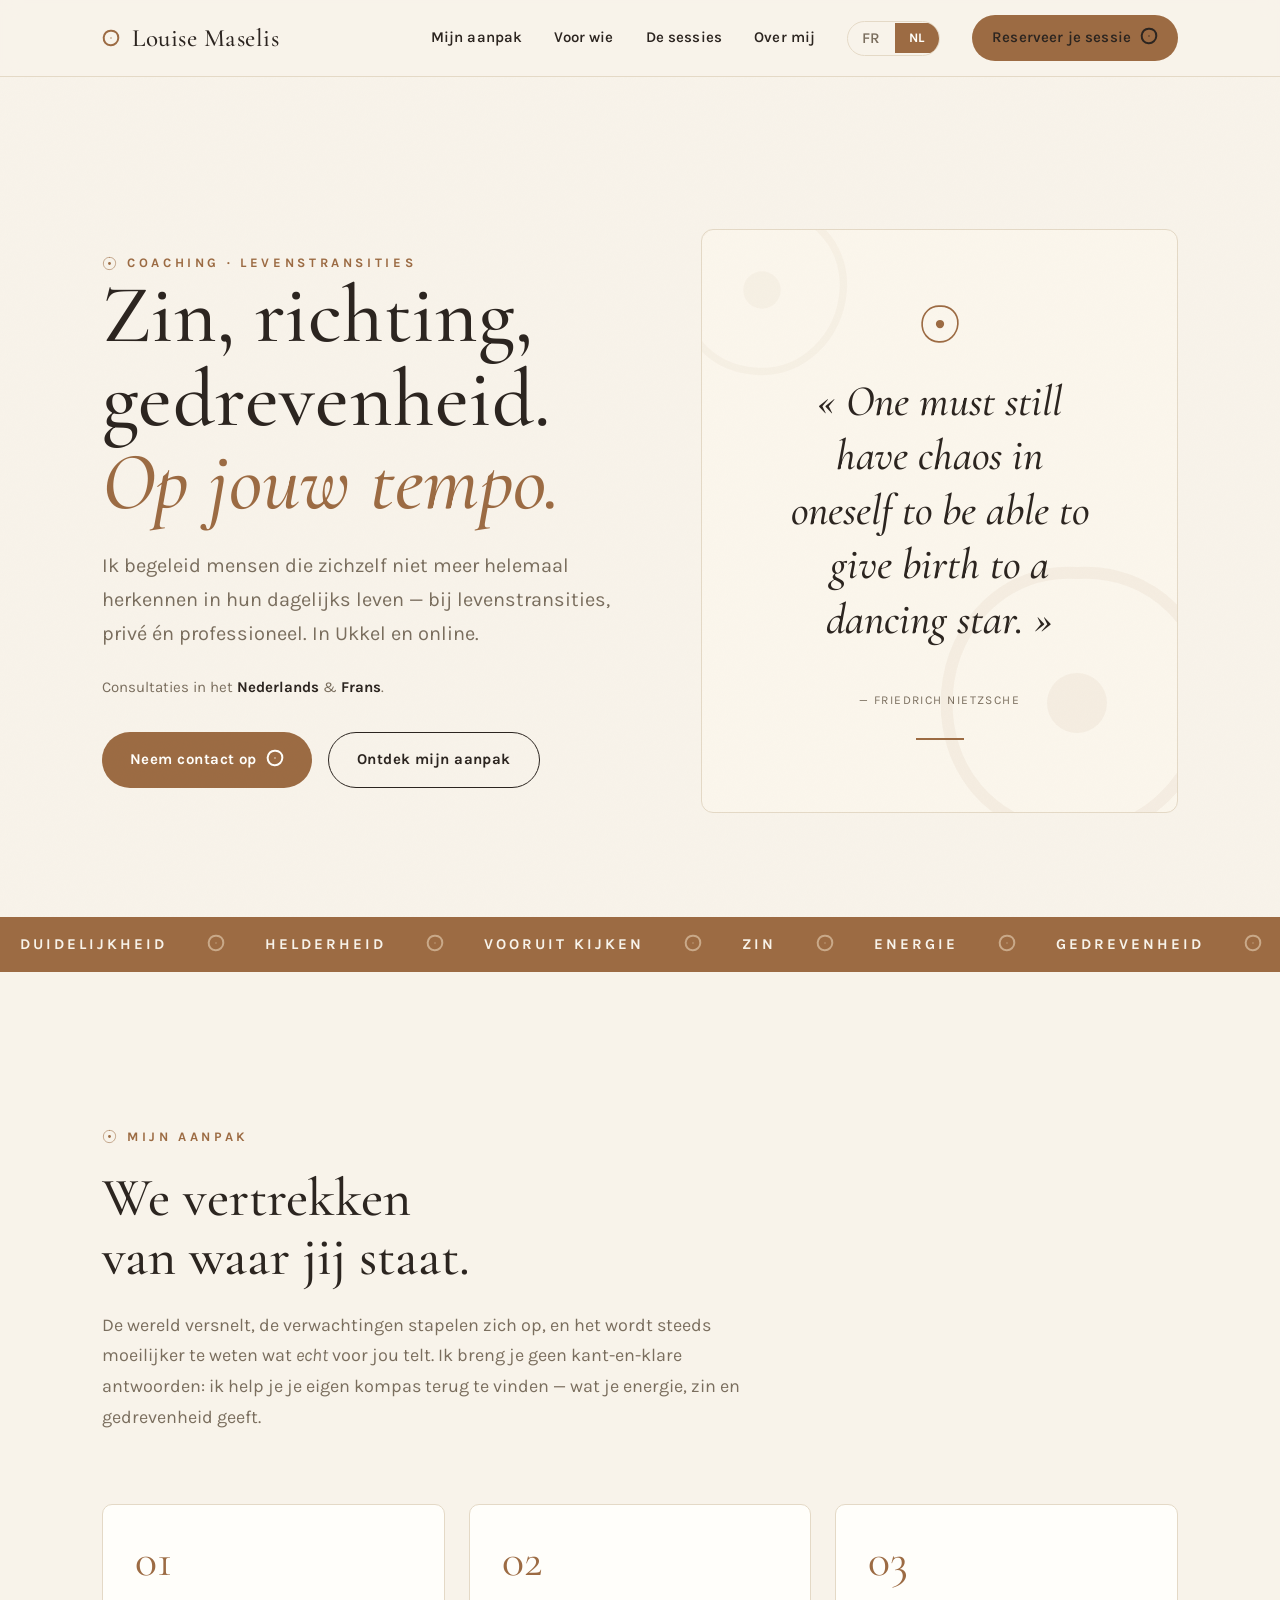
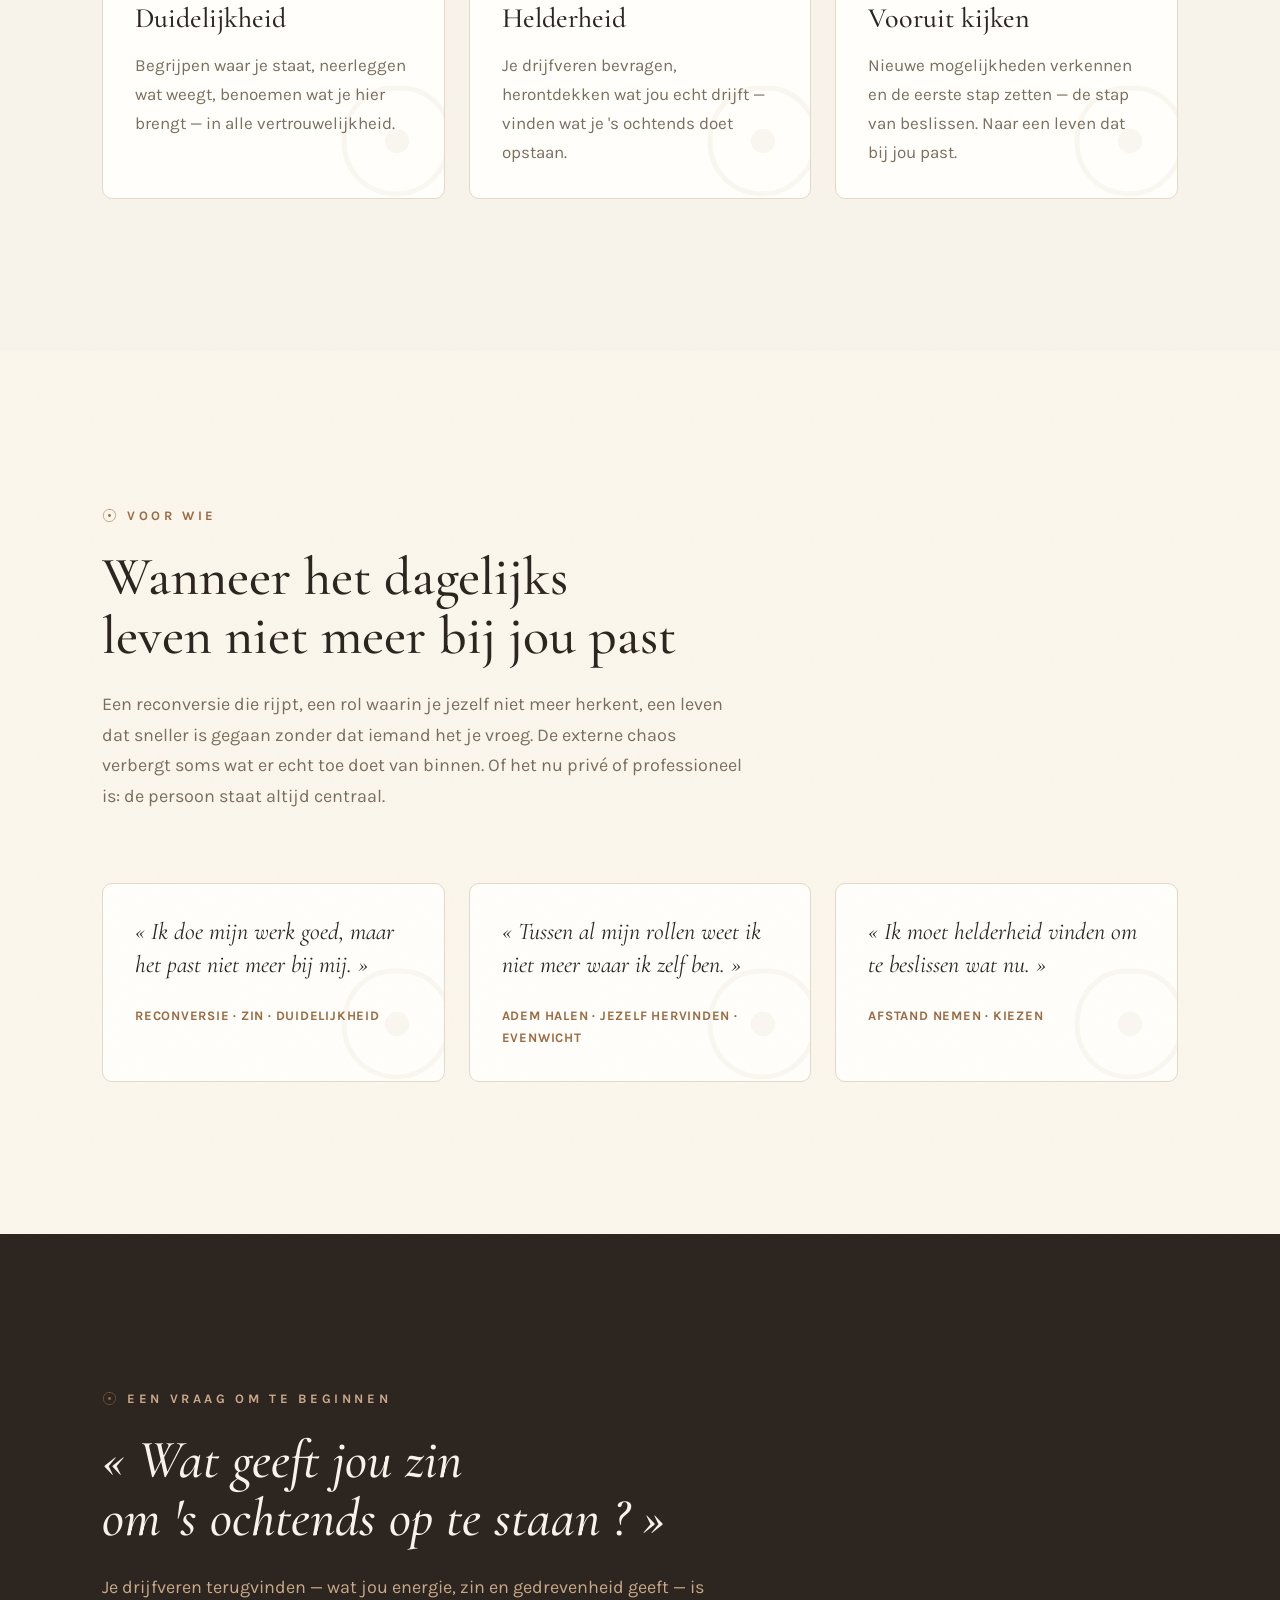
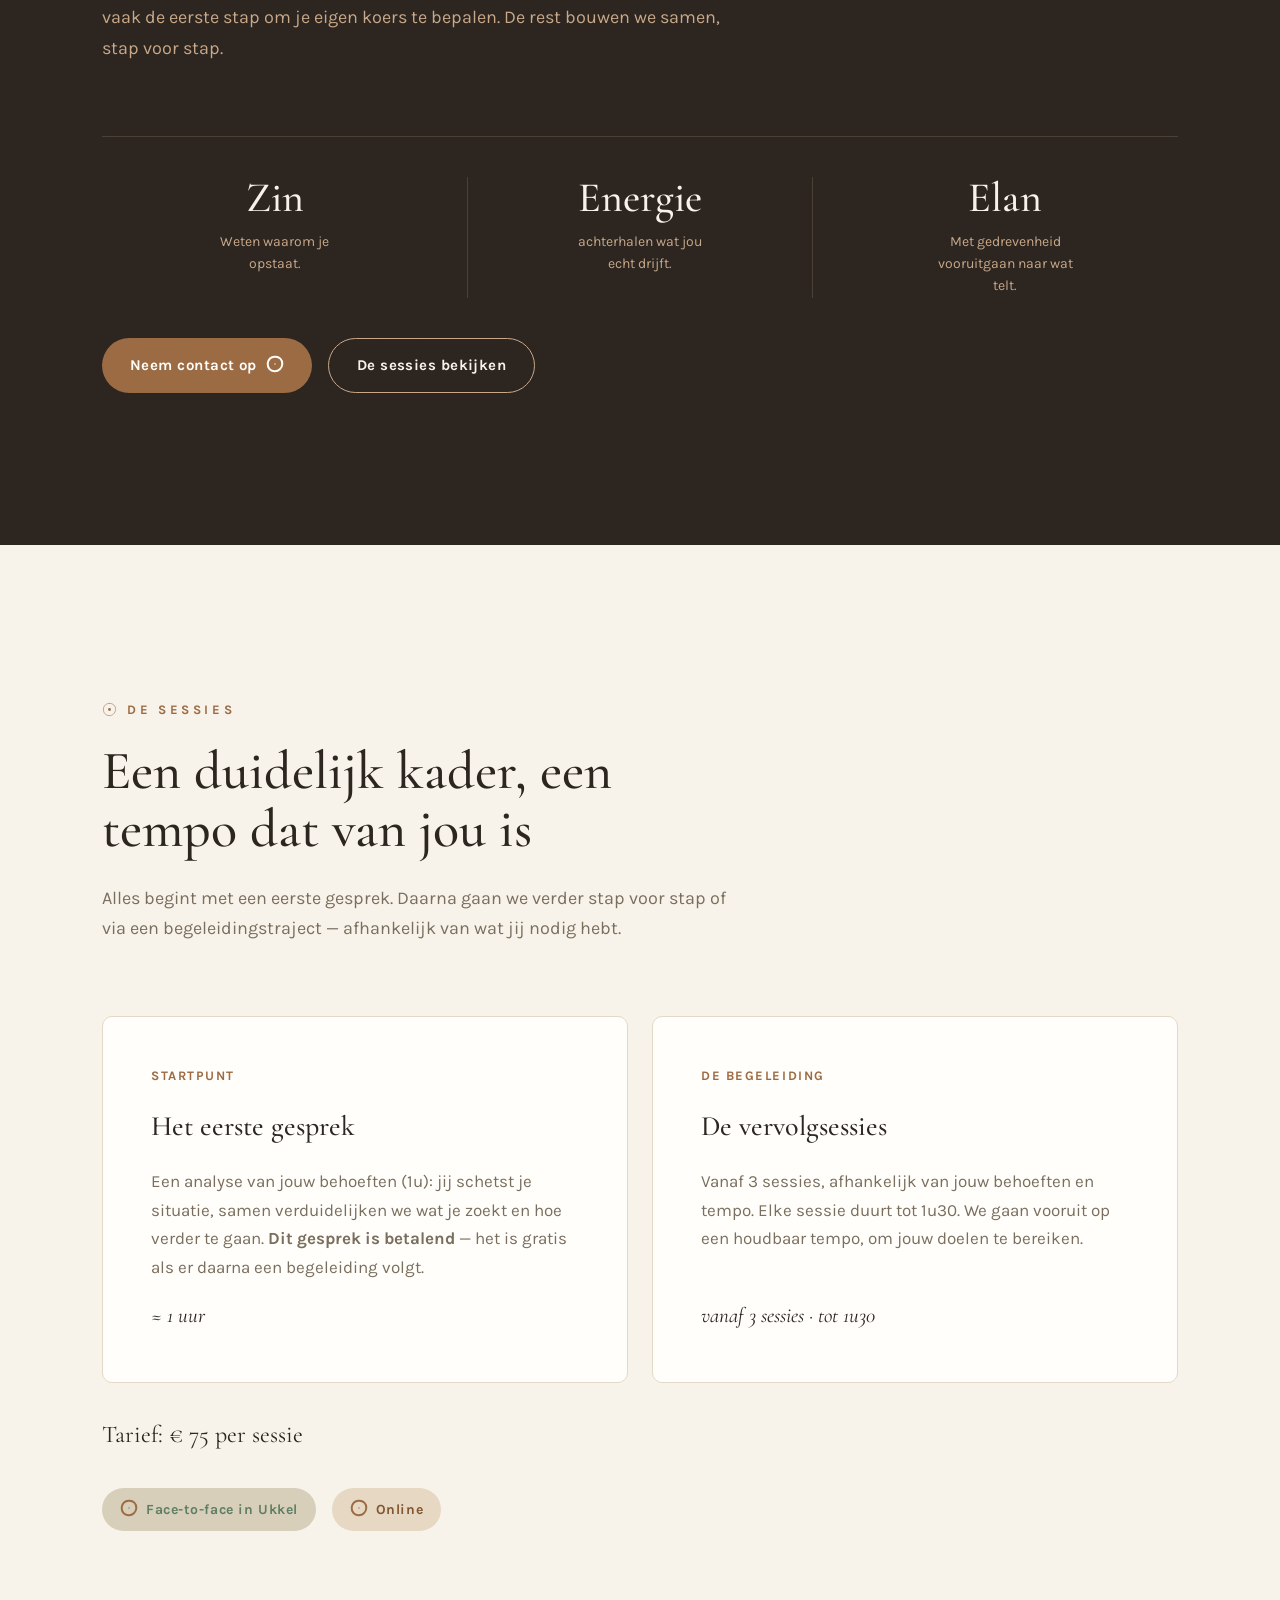
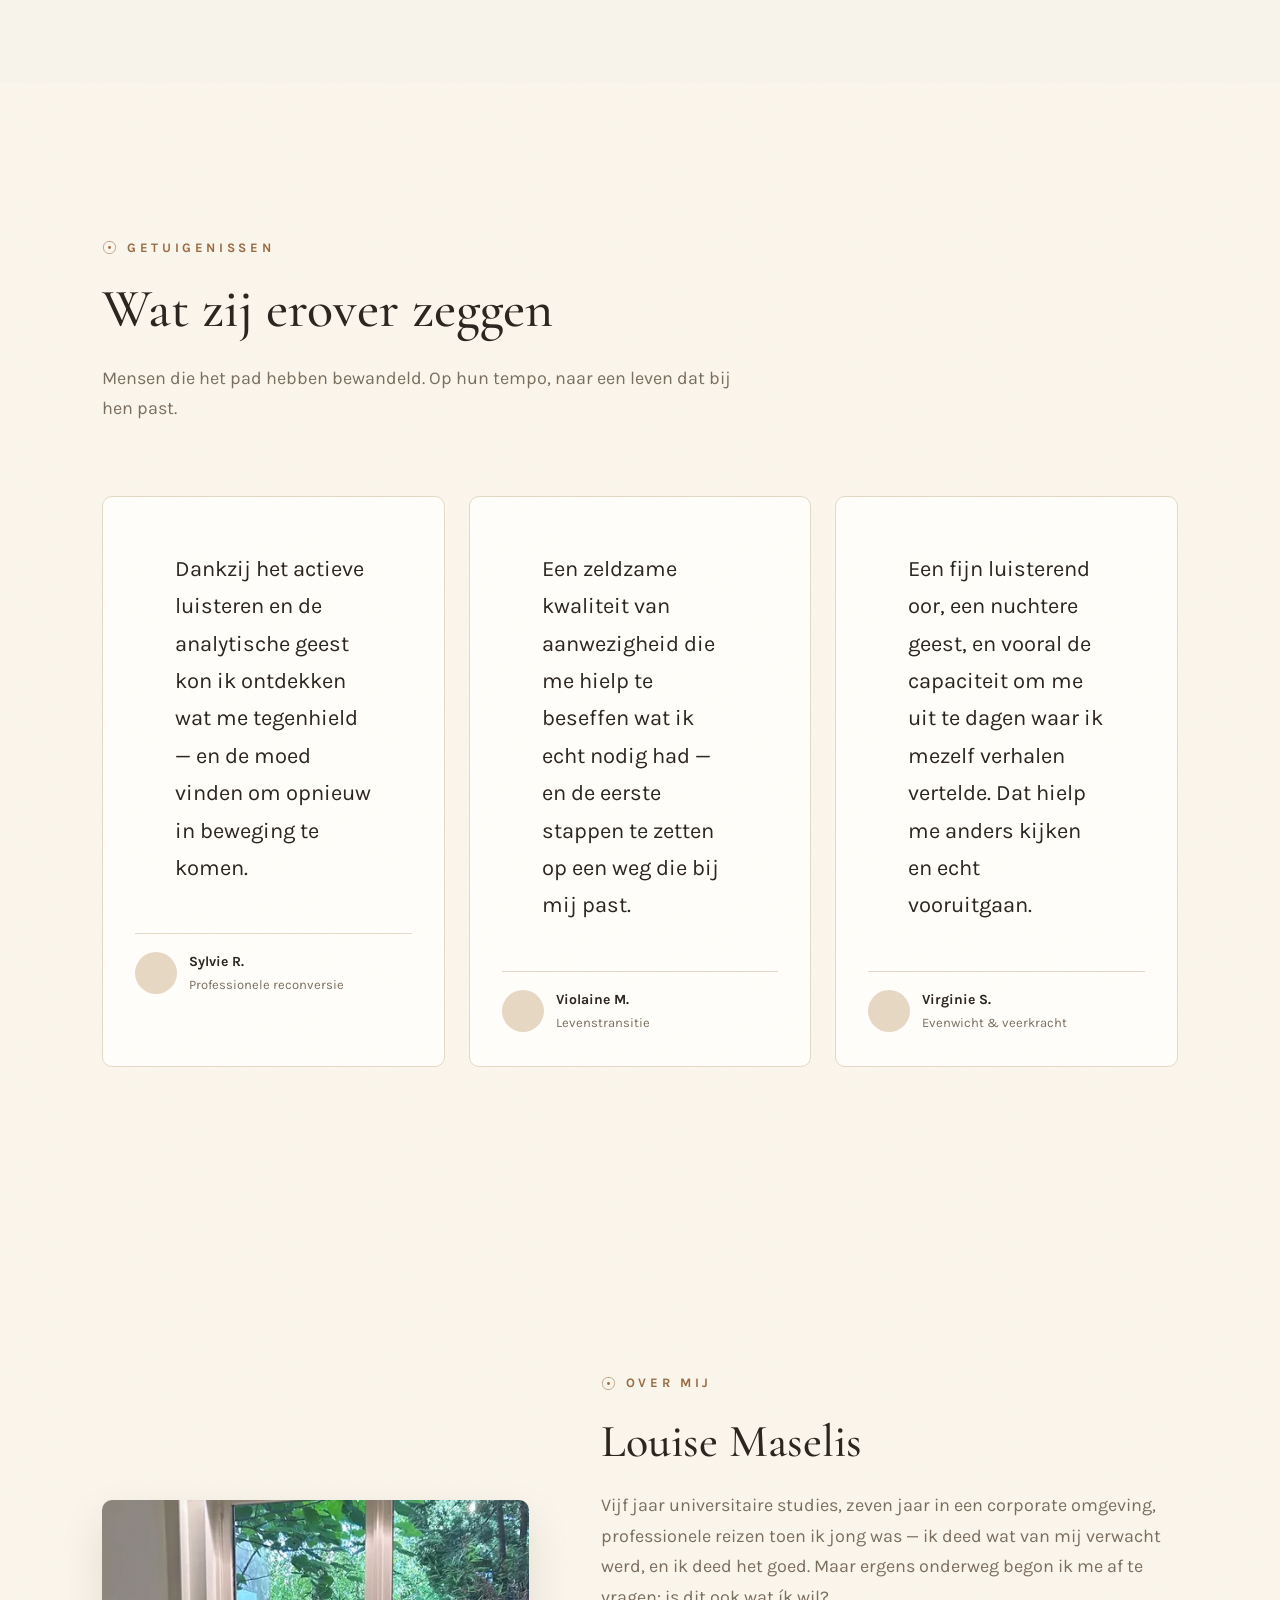
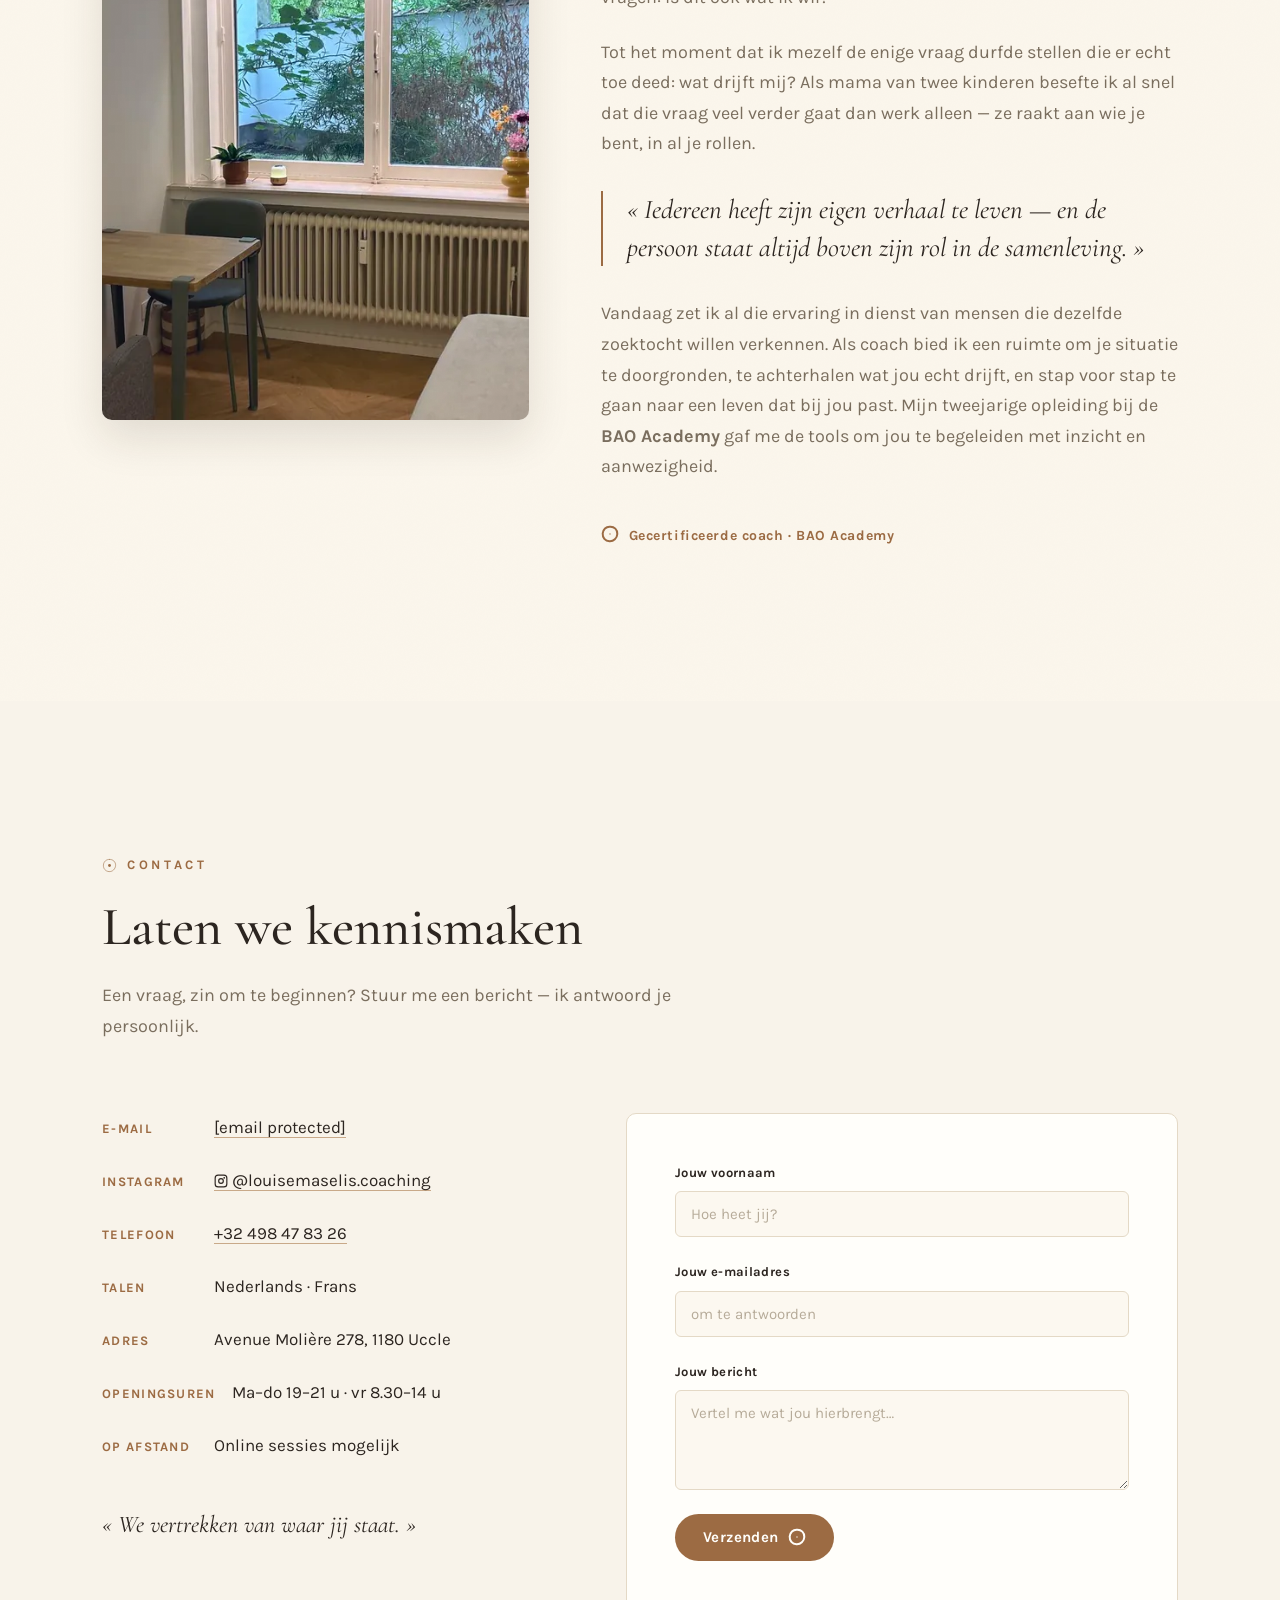
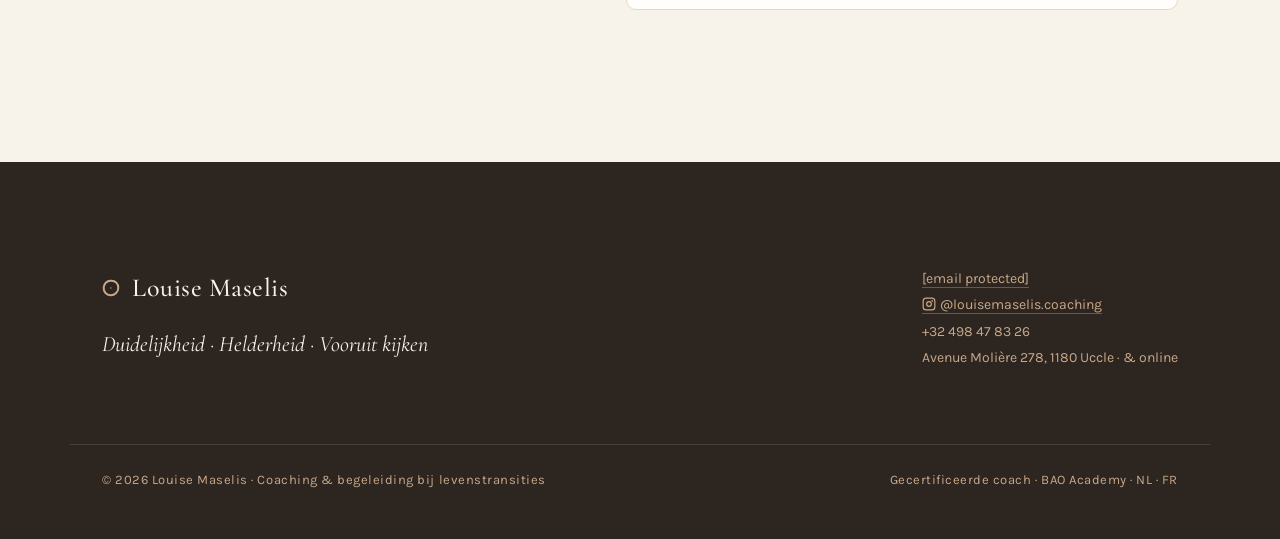
==== nl.html @ 3a7f51d1 "Tarif 75 € par séance (FR/NL), modifiable depuis /admin, et priceRange Co-Authored-By: Claude Opus 5" ====
<!DOCTYPE html>
<html lang="nl-BE">
<head>
<meta charset="UTF-8" />
<meta name="viewport" content="width=device-width, initial-scale=1.0" />
<title>Life coach in Ukkel, Brussel | Louise Maselis Coaching</title>
<meta name="description" content="Individuele coaching in Ukkel en online: levenstransities, zingeving, burn-out, ouderschap. Eerste gesprek van 1 uur. In het Nederlands en Frans." />
<link rel="canonical" href="https://louisemaseliscoaching.be/nl" />
<link rel="alternate" hreflang="fr-BE" href="https://louisemaseliscoaching.be/" />
<link rel="alternate" hreflang="nl-BE" href="https://louisemaseliscoaching.be/nl" />
<link rel="alternate" hreflang="x-default" href="https://louisemaseliscoaching.be/" />
<link rel="icon" href="/favicon.ico" sizes="any" />
<link rel="icon" href="/icon.svg" type="image/svg+xml" />
<link rel="apple-touch-icon" href="/apple-touch-icon.png" />
<link rel="manifest" href="/site.webmanifest" />
<meta name="theme-color" content="#F5EEE2" />
<meta property="og:type" content="website" />
<meta property="og:locale" content="nl_BE" />
<meta property="og:title" content="Life coach in Ukkel, Brussel | Louise Maselis Coaching" />
<meta property="og:description" content="Individuele coaching in Ukkel en online: levenstransities, zingeving, burn-out, ouderschap. Eerste gesprek van 1 uur. In het Nederlands en Frans." />
<meta property="og:url" content="https://louisemaseliscoaching.be/nl" />
<meta property="og:image" content="https://louisemaseliscoaching.be/og-image.jpg" />
<meta property="og:image:width" content="1200" />
<meta property="og:image:height" content="630" />
<meta property="og:image:alt" content="De coachingpraktijk van Louise Maselis in Ukkel" />
<meta property="og:site_name" content="Louise Maselis Coaching" />
<meta name="twitter:card" content="summary_large_image" />
<meta name="twitter:image" content="https://louisemaseliscoaching.be/og-image.jpg" />
<script type="application/ld+json">
{
  "@context": "https://schema.org",
  "@graph": [
    {
      "@type": "ProfessionalService",
      "@id": "https://louisemaseliscoaching.be/#cabinet",
      "name": "Louise Maselis Coaching",
      "description": "Individuele coaching bij levenstransities in Ukkel en online: zingeving, burn-out, ouderschap, professionele verandering.",
      "url": "https://louisemaseliscoaching.be/nl",
      "image": "https://louisemaseliscoaching.be/og-image.jpg",
      "logo": "https://louisemaseliscoaching.be/icon-512.png",
      "telephone": "+32498478326",
      "email": "louisemaselis@icloud.com",
      "address": {"@type":"PostalAddress","streetAddress":"Avenue Molière 278","postalCode":"1180","addressLocality":"Uccle","addressRegion":"Bruxelles-Capitale","addressCountry":"BE"},
      "geo": {"@type":"GeoCoordinates","latitude":50.8157898,"longitude":4.3598004},
      "hasMap": "https://maps.google.com/?cid=11953524549869612857",
      "openingHoursSpecification": [
        {"@type":"OpeningHoursSpecification","dayOfWeek":["Monday","Tuesday","Wednesday","Thursday"],"opens":"19:00","closes":"21:00"},
        {"@type":"OpeningHoursSpecification","dayOfWeek":"Friday","opens":"08:30","closes":"14:00"}
      ],
      "areaServed": ["Uccle","Forest","Ixelles","Bruxelles","Rhode-Saint-Genèse","Waterloo","Braine-l'Alleud"],
      "priceRange": "75 €",
      "availableLanguage": ["fr","nl"],
      "knowsLanguage": ["fr","nl"],
      "sameAs": ["https://instagram.com/louisemaselis.coaching","https://maps.google.com/?cid=11953524549869612857"],
      "founder": {"@id":"https://louisemaseliscoaching.be/#louise"}
    },
    {
      "@type": "Person",
      "@id": "https://louisemaseliscoaching.be/#louise",
      "url": "https://louisemaseliscoaching.be/nl#apropos",
      "worksFor": {"@id":"https://louisemaseliscoaching.be/#cabinet"},
      "name": "Louise Maselis",
      "jobTitle": "Gecertificeerde coach",
      "knowsLanguage": ["fr","nl"],
      "alumniOf": {"@type":"Organization","name":"BAO Academy"},
      "sameAs": ["https://instagram.com/louisemaselis.coaching"]
    }
  ]
}
</script>
<link rel="preconnect" href="https://fonts.googleapis.com" />
<link rel="preconnect" href="https://fonts.gstatic.com" crossorigin="anonymous" />
<link href="https://fonts.googleapis.com/css2?family=Cormorant+Garamond:ital,wght@0,400;0,500;0,600;1,400;1,500&family=Karla:wght@400;500;600;700&display=swap" rel="stylesheet" />
<link rel="stylesheet" href="site.css" />
</head>
<body>

<!-- ====================== NAV ====================== -->
<nav class="nav">
  <div class="wrap nav__in">
    <a class="brand" href="#top"><span class="sun"><svg width="18" height="18" viewBox="0 0 64 64" style="display:inline-block;vertical-align:-3px;flex-shrink:0" aria-hidden="true"><path d="M32 6 C47 5 59 17 58 32 C57 47 45 59 30 58 C15 57 5 45 6 30 C7 16 18 5 32 6" fill="none" stroke="currentColor" stroke-width="2" vector-effect="non-scaling-stroke" stroke-linecap="round"/><circle cx="32" cy="32" r="2.25" fill="currentColor"/></svg></span><b>Louise Maselis</b></a>
    <div class="nav__links">
      <a class="hide-sm" href="#approche">Mijn aanpak</a>
      <a class="hide-sm" href="#pourqui">Voor wie</a>
      <a class="hide-sm" href="#seances">De sessies</a>
      <a class="hide-sm" href="#apropos">Over mij</a>
      <div style="display:flex;align-items:center;gap:0;border:1.5px solid var(--line);border-radius:999px;overflow:hidden;font-family:var(--sans);font-size:13px;font-weight:700;letter-spacing:0.06em;flex-shrink:0;">
          <a href="/" style="padding:6px 14px;line-height:1.4;color:var(--ink-soft);text-decoration:none;transition:background .15s;">FR</a>
          <span style="padding:6px 14px;line-height:1.4;background:var(--accent);color:var(--white);">NL</span>
        </div>
        <a class="btn btn-primary btn-sm calendly-trigger" href="https://calendly.com/louisemaselis" style="flex-shrink:0;"><span class="hide-sm">Reserveer je sessie</span><span class="show-sm">Reserveren</span> <span><svg width="18" height="18" viewBox="0 0 64 64" style="display:inline-block;vertical-align:-3px;flex-shrink:0" aria-hidden="true"><path d="M32 6 C47 5 59 17 58 32 C57 47 45 59 30 58 C15 57 5 45 6 30 C7 16 18 5 32 6" fill="none" stroke="currentColor" stroke-width="2" vector-effect="non-scaling-stroke" stroke-linecap="round"/><circle cx="32" cy="32" r="2.25" fill="currentColor"/></svg></span></a>
    </div>
  </div>
</nav>

<!-- ====================== HERO ====================== -->
<header class="hero grain" id="top">
  <div class="wrap hero__grid">
    <div>
      <h1><span class="eyebrow" data-field="hero_eyebrow" style="display:flex; line-height:1.4; margin-bottom:0.15em;">Coaching · levenstransities</span><span data-field="hero_title">Zin, richting, gedrevenheid.</span><br /><span class="sun" data-field="hero_title_italic" style="font-style:italic; font-family:var(--serif);">Op jouw tempo.</span></h1>
      <p class="lede" data-field="hero_lede">
        Ik begeleid mensen die zichzelf niet meer helemaal herkennen
          in hun dagelijks leven — bij levenstransities, privé
          én professioneel. In Ukkel en online.
      </p>
      <p style="font-size:15px; color:var(--ink-soft); margin:-8px 0 var(--s-4);">Consultaties in het <strong style="color:var(--ink);">Nederlands</strong> &amp; <strong style="color:var(--ink);">Frans</strong>.</p>
      <div class="hero__cta">
        <a class="btn btn-primary" href="#contact">Neem contact op <span><svg width="18" height="18" viewBox="0 0 64 64" style="display:inline-block;vertical-align:-3px;flex-shrink:0" aria-hidden="true"><path d="M32 6 C47 5 59 17 58 32 C57 47 45 59 30 58 C15 57 5 45 6 30 C7 16 18 5 32 6" fill="none" stroke="currentColor" stroke-width="2" vector-effect="non-scaling-stroke" stroke-linecap="round"/><circle cx="32" cy="32" r="2.25" fill="currentColor"/></svg></span></a>
        <a class="btn btn-ghost" href="#approche">Ontdek mijn aanpak</a>
      </div>
    </div>
    <div class="hero__media" style="display:flex; align-items:center; justify-content:center;">
      <div style="position:relative; width:100%; display:flex; flex-direction:column; align-items:center; justify-content:center; text-align:center; padding:var(--s-6) var(--s-4); background:var(--paper-2); border:1px solid var(--line); border-radius:12px; min-height:480px; overflow:hidden;">
        <!-- Motif en filigrane -->
        <div style="position:absolute; right:-60px; bottom:-60px; opacity:0.06; color:var(--accent);">
          <svg width="320" height="320" viewBox="0 0 64 64" aria-hidden="true"><path d="M32 6 C47 5 59 17 58 32 C57 47 45 59 30 58 C15 57 5 45 6 30 C7 16 18 5 32 6" fill="none" stroke="currentColor" stroke-width="2.4" stroke-linecap="round"/><circle cx="32" cy="32" r="6" fill="currentColor"/></svg>
        </div>
        <!-- Motif en filigrane haut gauche -->
        <div style="position:absolute; left:-40px; top:-40px; opacity:0.04; color:var(--accent);">
          <svg width="200" height="200" viewBox="0 0 64 64" aria-hidden="true"><path d="M32 6 C47 5 59 17 58 32 C57 47 45 59 30 58 C15 57 5 45 6 30 C7 16 18 5 32 6" fill="none" stroke="currentColor" stroke-width="2.4" stroke-linecap="round"/><circle cx="32" cy="32" r="6" fill="currentColor"/></svg>
        </div>
        <!-- Contenu -->
        <div style="position:relative; z-index:1; display:flex; flex-direction:column; align-items:center; gap:28px;">
          <svg width="44" height="44" viewBox="0 0 64 64" style="color:var(--accent);" aria-hidden="true"><path d="M32 6 C47 5 59 17 58 32 C57 47 45 59 30 58 C15 57 5 45 6 30 C7 16 18 5 32 6" fill="none" stroke="currentColor" stroke-width="2.4" stroke-linecap="round"/><circle cx="32" cy="32" r="6" fill="currentColor"/></svg>
          <div style="font-family:var(--serif); font-size:clamp(28px,3.4vw,44px); font-weight:500; font-style:italic; line-height:1.25; color:var(--ink); max-width:16ch;">
            « One must still have chaos in oneself to be able to give birth to a dancing star. »</div>
          <div style="font-family:'Karla',sans-serif; font-size:12px; letter-spacing:0.12em; text-transform:uppercase; color:var(--ink-soft); margin-top:16px;">— Friedrich Nietzsche
          </div>
          <div style="width:48px; height:1.5px; background:var(--accent);"></div>
          
        </div>
      </div>
    </div>
  </div>
</header>

<!-- ====================== BANNER <svg width="18" height="18" viewBox="0 0 64 64" style="display:inline-block;vertical-align:-3px;flex-shrink:0" aria-hidden="true"><path d="M32 6 C47 5 59 17 58 32 C57 47 45 59 30 58 C15 57 5 45 6 30 C7 16 18 5 32 6" fill="none" stroke="currentColor" stroke-width="2" vector-effect="non-scaling-stroke" stroke-linecap="round"/><circle cx="32" cy="32" r="2.25" fill="currentColor"/></svg> ====================== -->
<div class="marquee" aria-hidden="true">
  <div class="marquee__track"><span>Duidelijkheid</span><span class="sun"><svg width="18" height="18" viewBox="0 0 64 64" style="display:inline-block;vertical-align:-3px;flex-shrink:0" aria-hidden="true"><path d="M32 6 C47 5 59 17 58 32 C57 47 45 59 30 58 C15 57 5 45 6 30 C7 16 18 5 32 6" fill="none" stroke="currentColor" stroke-width="2" vector-effect="non-scaling-stroke" stroke-linecap="round"/><circle cx="32" cy="32" r="2.25" fill="currentColor"/></svg></span><span>Helderheid</span><span class="sun"><svg width="18" height="18" viewBox="0 0 64 64" style="display:inline-block;vertical-align:-3px;flex-shrink:0" aria-hidden="true"><path d="M32 6 C47 5 59 17 58 32 C57 47 45 59 30 58 C15 57 5 45 6 30 C7 16 18 5 32 6" fill="none" stroke="currentColor" stroke-width="2" vector-effect="non-scaling-stroke" stroke-linecap="round"/><circle cx="32" cy="32" r="2.25" fill="currentColor"/></svg></span><span>Vooruit kijken</span><span class="sun"><svg width="18" height="18" viewBox="0 0 64 64" style="display:inline-block;vertical-align:-3px;flex-shrink:0" aria-hidden="true"><path d="M32 6 C47 5 59 17 58 32 C57 47 45 59 30 58 C15 57 5 45 6 30 C7 16 18 5 32 6" fill="none" stroke="currentColor" stroke-width="2" vector-effect="non-scaling-stroke" stroke-linecap="round"/><circle cx="32" cy="32" r="2.25" fill="currentColor"/></svg></span><span>Zin</span><span class="sun"><svg width="18" height="18" viewBox="0 0 64 64" style="display:inline-block;vertical-align:-3px;flex-shrink:0" aria-hidden="true"><path d="M32 6 C47 5 59 17 58 32 C57 47 45 59 30 58 C15 57 5 45 6 30 C7 16 18 5 32 6" fill="none" stroke="currentColor" stroke-width="2" vector-effect="non-scaling-stroke" stroke-linecap="round"/><circle cx="32" cy="32" r="2.25" fill="currentColor"/></svg></span><span>Energie</span><span class="sun"><svg width="18" height="18" viewBox="0 0 64 64" style="display:inline-block;vertical-align:-3px;flex-shrink:0" aria-hidden="true"><path d="M32 6 C47 5 59 17 58 32 C57 47 45 59 30 58 C15 57 5 45 6 30 C7 16 18 5 32 6" fill="none" stroke="currentColor" stroke-width="2" vector-effect="non-scaling-stroke" stroke-linecap="round"/><circle cx="32" cy="32" r="2.25" fill="currentColor"/></svg></span><span>Gedrevenheid</span><span class="sun"><svg width="18" height="18" viewBox="0 0 64 64" style="display:inline-block;vertical-align:-3px;flex-shrink:0" aria-hidden="true"><path d="M32 6 C47 5 59 17 58 32 C57 47 45 59 30 58 C15 57 5 45 6 30 C7 16 18 5 32 6" fill="none" stroke="currentColor" stroke-width="2" vector-effect="non-scaling-stroke" stroke-linecap="round"/><circle cx="32" cy="32" r="2.25" fill="currentColor"/></svg></span></div>
  <div class="marquee__track" aria-hidden="true"><span>Duidelijkheid</span><span class="sun"><svg width="18" height="18" viewBox="0 0 64 64" style="display:inline-block;vertical-align:-3px;flex-shrink:0" aria-hidden="true"><path d="M32 6 C47 5 59 17 58 32 C57 47 45 59 30 58 C15 57 5 45 6 30 C7 16 18 5 32 6" fill="none" stroke="currentColor" stroke-width="2" vector-effect="non-scaling-stroke" stroke-linecap="round"/><circle cx="32" cy="32" r="2.25" fill="currentColor"/></svg></span><span>Helderheid</span><span class="sun"><svg width="18" height="18" viewBox="0 0 64 64" style="display:inline-block;vertical-align:-3px;flex-shrink:0" aria-hidden="true"><path d="M32 6 C47 5 59 17 58 32 C57 47 45 59 30 58 C15 57 5 45 6 30 C7 16 18 5 32 6" fill="none" stroke="currentColor" stroke-width="2" vector-effect="non-scaling-stroke" stroke-linecap="round"/><circle cx="32" cy="32" r="2.25" fill="currentColor"/></svg></span><span>Vooruit kijken</span><span class="sun"><svg width="18" height="18" viewBox="0 0 64 64" style="display:inline-block;vertical-align:-3px;flex-shrink:0" aria-hidden="true"><path d="M32 6 C47 5 59 17 58 32 C57 47 45 59 30 58 C15 57 5 45 6 30 C7 16 18 5 32 6" fill="none" stroke="currentColor" stroke-width="2" vector-effect="non-scaling-stroke" stroke-linecap="round"/><circle cx="32" cy="32" r="2.25" fill="currentColor"/></svg></span><span>Zin</span><span class="sun"><svg width="18" height="18" viewBox="0 0 64 64" style="display:inline-block;vertical-align:-3px;flex-shrink:0" aria-hidden="true"><path d="M32 6 C47 5 59 17 58 32 C57 47 45 59 30 58 C15 57 5 45 6 30 C7 16 18 5 32 6" fill="none" stroke="currentColor" stroke-width="2" vector-effect="non-scaling-stroke" stroke-linecap="round"/><circle cx="32" cy="32" r="2.25" fill="currentColor"/></svg></span><span>Energie</span><span class="sun"><svg width="18" height="18" viewBox="0 0 64 64" style="display:inline-block;vertical-align:-3px;flex-shrink:0" aria-hidden="true"><path d="M32 6 C47 5 59 17 58 32 C57 47 45 59 30 58 C15 57 5 45 6 30 C7 16 18 5 32 6" fill="none" stroke="currentColor" stroke-width="2" vector-effect="non-scaling-stroke" stroke-linecap="round"/><circle cx="32" cy="32" r="2.25" fill="currentColor"/></svg></span><span>Gedrevenheid</span><span class="sun"><svg width="18" height="18" viewBox="0 0 64 64" style="display:inline-block;vertical-align:-3px;flex-shrink:0" aria-hidden="true"><path d="M32 6 C47 5 59 17 58 32 C57 47 45 59 30 58 C15 57 5 45 6 30 C7 16 18 5 32 6" fill="none" stroke="currentColor" stroke-width="2" vector-effect="non-scaling-stroke" stroke-linecap="round"/><circle cx="32" cy="32" r="2.25" fill="currentColor"/></svg></span></div>
</div>

<!-- ====================== AANPAK ====================== -->
<section class="section" id="approche">
  <div class="wrap">
    <div class="section__head">
      <div class="eyebrow" data-field="approche_sep">Mijn aanpak</div>
      <h2 data-field="approche_title">We vertrekken van waar jij staat.</h2>
      <p data-field="approche_intro">
        De wereld versnelt, de verwachtingen stapelen zich op, en het wordt
        steeds moeilijker te weten wat <em>echt</em> voor jou telt.
        Ik breng je geen kant-en-klare antwoorden: ik help je je eigen kompas terug te vinden
        — wat je energie, zin en gedrevenheid geeft.
      </p>
    </div>
  </div>
  <div class="wrap">
    <div class="cards3">
      <div class="situation">
        <div class="step__num" style="color:var(--accent);">01</div>
        <h3 data-field="approche_c1_title" style="font-size:28px; margin:12px 0 8px;">Duidelijkheid</h3>
        <p data-field="approche_c1_desc" style="color:var(--ink-soft); margin:0;">Begrijpen waar je staat, neerleggen wat weegt, benoemen wat je hier brengt — in alle vertrouwelijkheid.</p>
        <div class="sun-lg"><svg width="130" height="130" viewBox="0 0 64 64" aria-hidden="true"><path d="M32 6 C47 5 59 17 58 32 C57 47 45 59 30 58 C15 57 5 45 6 30 C7 16 18 5 32 6" fill="none" stroke="currentColor" stroke-width="2.4" stroke-linecap="round"/><circle cx="32" cy="32" r="6" fill="currentColor"/></svg></div>
      </div>
      <div class="situation">
        <div class="step__num" style="color:var(--accent);">02</div>
        <h3 data-field="approche_c2_title" style="font-size:28px; margin:12px 0 8px;">Helderheid</h3>
        <p data-field="approche_c2_desc" style="color:var(--ink-soft); margin:0;">Je drijfveren bevragen, herontdekken wat jou echt drijft — vinden wat je 's ochtends doet opstaan.</p>
        <div class="sun-lg"><svg width="130" height="130" viewBox="0 0 64 64" aria-hidden="true"><path d="M32 6 C47 5 59 17 58 32 C57 47 45 59 30 58 C15 57 5 45 6 30 C7 16 18 5 32 6" fill="none" stroke="currentColor" stroke-width="2.4" stroke-linecap="round"/><circle cx="32" cy="32" r="6" fill="currentColor"/></svg></div>
      </div>
      <div class="situation">
        <div class="step__num" style="color:var(--accent);">03</div>
        <h3 data-field="approche_c3_title" style="font-size:28px; margin:12px 0 8px;">Vooruit kijken</h3>
        <p data-field="approche_c3_desc" style="color:var(--ink-soft); margin:0;">Nieuwe mogelijkheden verkennen en de eerste stap zetten — de stap van beslissen. Naar een leven dat bij jou past.</p>
        <div class="sun-lg"><svg width="130" height="130" viewBox="0 0 64 64" aria-hidden="true"><path d="M32 6 C47 5 59 17 58 32 C57 47 45 59 30 58 C15 57 5 45 6 30 C7 16 18 5 32 6" fill="none" stroke="currentColor" stroke-width="2.4" stroke-linecap="round"/><circle cx="32" cy="32" r="6" fill="currentColor"/></svg></div>
      </div>
    </div>
  </div>
</section>

<!-- ====================== VOOR WIE ====================== -->
<section class="section section--soft grain" id="pourqui">
  <div class="wrap">
    <div class="section__head">
      <div class="eyebrow" data-field="pourqui_sep">Voor wie</div>
      <h2 data-field="pourqui_title">Wanneer het dagelijks leven niet meer bij jou past</h2>
      <p data-field="pourqui_intro">
        Een reconversie die rijpt, een rol waarin je jezelf niet meer herkent,
        een leven dat sneller is gegaan zonder dat iemand het je vroeg.
        De externe chaos verbergt soms wat er echt toe doet van binnen.
        Of het nu privé of professioneel is: de persoon staat altijd centraal.
      </p>
    </div>
    <div class="cards3">
      <div class="situation">
        <div class="q" data-field="pourqui_s1_q">« Ik doe mijn werk goed, maar het past niet meer bij mij. »</div>
        <div class="t" data-field="pourqui_s1_t">Reconversie · zin · duidelijkheid</div>
        <div class="sun-lg"><svg width="130" height="130" viewBox="0 0 64 64" aria-hidden="true"><path d="M32 6 C47 5 59 17 58 32 C57 47 45 59 30 58 C15 57 5 45 6 30 C7 16 18 5 32 6" fill="none" stroke="currentColor" stroke-width="2.4" stroke-linecap="round"/><circle cx="32" cy="32" r="6" fill="currentColor"/></svg></div>
      </div>
      <div class="situation">
        <div class="q" data-field="pourqui_s2_q">« Tussen al mijn rollen weet ik niet meer waar ik zelf ben. »</div>
        <div class="t" data-field="pourqui_s2_t">Adem halen · jezelf hervinden · evenwicht</div>
        <div class="sun-lg"><svg width="130" height="130" viewBox="0 0 64 64" aria-hidden="true"><path d="M32 6 C47 5 59 17 58 32 C57 47 45 59 30 58 C15 57 5 45 6 30 C7 16 18 5 32 6" fill="none" stroke="currentColor" stroke-width="2.4" stroke-linecap="round"/><circle cx="32" cy="32" r="6" fill="currentColor"/></svg></div>
      </div>
      <div class="situation">
        <div class="q" data-field="pourqui_s3_q">« Ik moet helderheid vinden om te beslissen wat nu. »</div>
        <div class="t" data-field="pourqui_s3_t">Afstand nemen · kiezen</div>
        <div class="sun-lg"><svg width="130" height="130" viewBox="0 0 64 64" aria-hidden="true"><path d="M32 6 C47 5 59 17 58 32 C57 47 45 59 30 58 C15 57 5 45 6 30 C7 16 18 5 32 6" fill="none" stroke="currentColor" stroke-width="2.4" stroke-linecap="round"/><circle cx="32" cy="32" r="6" fill="currentColor"/></svg></div>
      </div>
    </div>
  </div>
</section>

<!-- ====================== METHODE ====================== -->
<section class="section section--ink grain">
  <div class="wrap">
    <div class="section__head">
      <div class="eyebrow" data-field="methode_sep">Een vraag om te beginnen</div>
      <h2 data-field="methode_question" style="font-style:italic;">« Wat geeft jou zin<br />om 's ochtends op te staan ? »</h2>
      <p data-field="methode_intro">Je drijfveren terugvinden — wat jou energie, zin en gedrevenheid geeft — is vaak de eerste stap om je eigen koers te bepalen. De rest bouwen we samen, stap voor stap.</p>
    </div>

    <div class="senea" style="display:grid; grid-template-columns:repeat(3,1fr); gap:20px; margin-top:48px; padding-top:40px; border-top:1px solid rgba(201,169,137,0.2);">
      <div style="text-align:center; display:flex; flex-direction:column; align-items:center; gap:12px;">
        <div data-field="methode_p1_word" style="font-family:'Cormorant Garamond',serif; font-size:42px; font-weight:500; color:#F8F3EA; line-height:1;">Zin</div>
        <div data-field="methode_p1_desc" style="font-family:'Karla',sans-serif; font-size:14px; line-height:1.6; color:#C9A989; max-width:18ch;">Weten waarom je opstaat.</div>
      </div>
      <div style="text-align:center; display:flex; flex-direction:column; align-items:center; gap:12px; border-left:1px solid rgba(201,169,137,0.2); border-right:1px solid rgba(201,169,137,0.2); padding:0 20px;">
        <div data-field="methode_p2_word" style="font-family:'Cormorant Garamond',serif; font-size:42px; font-weight:500; color:#F8F3EA; line-height:1;">Energie</div>
        <div data-field="methode_p2_desc" style="font-family:'Karla',sans-serif; font-size:14px; line-height:1.6; color:#C9A989; max-width:18ch;">achterhalen wat jou echt drijft.</div>
      </div>
      <div style="text-align:center; display:flex; flex-direction:column; align-items:center; gap:12px;">
        <div data-field="methode_p3_word" style="font-family:'Cormorant Garamond',serif; font-size:42px; font-weight:500; color:#F8F3EA; line-height:1;">Elan</div>
        <div data-field="methode_p3_desc" style="font-family:'Karla',sans-serif; font-size:14px; line-height:1.6; color:#C9A989; max-width:18ch;">Met gedrevenheid vooruitgaan naar wat telt.</div>
      </div>
    </div>
    <div class="senea-cta" style="display:flex; gap:16px; flex-wrap:wrap; margin-top:40px;">
      <a class="btn btn-primary" href="#contact">Neem contact op <span><svg width="18" height="18" viewBox="0 0 64 64" style="display:inline-block;vertical-align:-3px;flex-shrink:0" aria-hidden="true"><path d="M32 6 C47 5 59 17 58 32 C57 47 45 59 30 58 C15 57 5 45 6 30 C7 16 18 5 32 6" fill="none" stroke="currentColor" stroke-width="2" vector-effect="non-scaling-stroke" stroke-linecap="round"/><circle cx="32" cy="32" r="2.25" fill="currentColor"/></svg></span></a>
      <a class="btn btn-ghost" href="#seances" style="color:var(--paper); border-color:var(--argile);">De sessies bekijken</a>
    </div>
  </div>
</section>

<!-- ====================== SESSIES ====================== -->
<section class="section" id="seances">
  <div class="wrap">
    <div class="section__head">
      <div class="eyebrow" data-field="seances_sep">De sessies</div>
      <h2 data-field="seances_title">Een duidelijk kader, een tempo dat van jou is</h2>
      <p data-field="seances_intro">
        Alles begint met een eerste gesprek. Daarna gaan we verder stap voor stap
        of via een begeleidingstraject — afhankelijk van wat jij nodig hebt.
      </p>
    </div>
    <div class="seances">
      <div class="seance">
        <div class="meta" data-field="seance1_meta">Startpunt</div>
        <h3 data-field="seance1_title">Het eerste gesprek</h3>
        <p data-field="seance1_desc">Een analyse van jouw behoeften (1u): jij schetst je situatie, samen verduidelijken we wat je zoekt en hoe verder te gaan. <strong>Dit gesprek is betalend</strong> — het is gratis als er daarna een begeleiding volgt.</p>
        <div class="dur" data-field="seance1_dur">≈ 1 uur</div>
      </div>
      <div class="seance">
        <div class="meta" data-field="seance2_meta">De begeleiding</div>
        <h3 data-field="seance2_title">De vervolgsessies</h3>
        <p data-field="seance2_desc">Vanaf 3 sessies, afhankelijk van jouw behoeften en tempo. Elke sessie duurt tot 1u30. We gaan vooruit op een houdbaar tempo, om jouw doelen te bereiken.</p>
        <div class="dur" data-field="seance2_dur">vanaf 3 sessies · tot 1u30</div>
      </div>
    </div>
    <p class="tarif" data-field="seances_tarif" style="font-family:var(--serif); font-size:24px; color:var(--ink); margin:var(--s-4) 0 0;">Tarief: € 75 per sessie</p>
    <div class="modes">
      <span class="chip" style="background:color-mix(in srgb, var(--sage) 15%, var(--argile-2));color:var(--sage-d);"><span class="sun"><svg width="18" height="18" viewBox="0 0 64 64" style="display:inline-block;vertical-align:-3px;flex-shrink:0" aria-hidden="true"><path d="M32 6 C47 5 59 17 58 32 C57 47 45 59 30 58 C15 57 5 45 6 30 C7 16 18 5 32 6" fill="none" stroke="currentColor" stroke-width="2" vector-effect="non-scaling-stroke" stroke-linecap="round"/><circle cx="32" cy="32" r="2.25" fill="currentColor"/></svg></span> Face-to-face in Ukkel</span>
      <span class="chip"><span class="sun"><svg width="18" height="18" viewBox="0 0 64 64" style="display:inline-block;vertical-align:-3px;flex-shrink:0" aria-hidden="true"><path d="M32 6 C47 5 59 17 58 32 C57 47 45 59 30 58 C15 57 5 45 6 30 C7 16 18 5 32 6" fill="none" stroke="currentColor" stroke-width="2" vector-effect="non-scaling-stroke" stroke-linecap="round"/><circle cx="32" cy="32" r="2.25" fill="currentColor"/></svg></span> Online</span>
    </div>
  </div>
</section>

<!-- ====================== GETUIGENISSEN ====================== -->
<section class="section section--soft grain" id="temoignages">
  <div class="wrap">
    <div class="section__head">
      <div class="eyebrow" data-field="temoignages_sep">Getuigenissen</div>
      <h2 data-field="temoignages_title">Wat zij erover zeggen</h2>
      <p data-field="temoignages_intro">Mensen die het pad hebben bewandeld. Op hun tempo, naar een leven dat bij hen past.</p>
    </div>
    <div class="cards3" id="testimonial-cards">
      <div style="background:var(--white); border:1px solid var(--line); border-radius:10px; padding:var(--s-4); display:flex; flex-direction:column; gap:var(--s-3);">
        <blockquote class="quote" style="font-size:22px; border-left-color:var(--accent);">
          Dankzij het actieve luisteren en de analytische geest kon ik ontdekken wat me tegenhield — en de moed vinden om opnieuw in beweging te komen.
        </blockquote>
        <div style="display:flex; align-items:center; gap:12px; padding-top:var(--s-2); border-top:1px solid var(--line);">
          <div style="width:42px; height:42px; border-radius:50%; background:var(--argile-2); flex-shrink:0;"></div>
          <div>
            <div style="font-family:var(--sans); font-weight:700; font-size:14px;">Sylvie R.</div>
            <div style="font-size:13px; color:var(--ink-soft);">Professionele reconversie</div>
          </div>
        </div>
      </div>
      <div style="background:var(--white); border:1px solid var(--line); border-radius:10px; padding:var(--s-4); display:flex; flex-direction:column; gap:var(--s-3);">
        <blockquote class="quote" style="font-size:22px; border-left-color:var(--sage);">
          Een zeldzame kwaliteit van aanwezigheid die me hielp te beseffen wat ik echt nodig had — en de eerste stappen te zetten op een weg die bij mij past.
        </blockquote>
        <div style="display:flex; align-items:center; gap:12px; padding-top:var(--s-2); border-top:1px solid var(--line);">
          <div style="width:42px; height:42px; border-radius:50%; background:var(--argile-2); flex-shrink:0;"></div>
          <div>
            <div style="font-family:var(--sans); font-weight:700; font-size:14px;">Violaine M.</div>
            <div style="font-size:13px; color:var(--ink-soft);">Levenstransitie</div>
          </div>
        </div>
      </div>
      <div style="background:var(--white); border:1px solid var(--line); border-radius:10px; padding:var(--s-4); display:flex; flex-direction:column; gap:var(--s-3);">
        <blockquote class="quote" style="font-size:22px; border-left-color:var(--accent);">
          Een fijn luisterend oor, een nuchtere geest, en vooral de capaciteit om me uit te dagen waar ik mezelf verhalen vertelde. Dat hielp me anders kijken en echt vooruitgaan.
        </blockquote>
        <div style="display:flex; align-items:center; gap:12px; padding-top:var(--s-2); border-top:1px solid var(--line);">
          <div style="width:42px; height:42px; border-radius:50%; background:var(--argile-2); flex-shrink:0;"></div>
          <div>
            <div style="font-family:var(--sans); font-weight:700; font-size:14px;">Virginie S.</div>
            <div style="font-size:13px; color:var(--ink-soft);">Evenwicht & veerkracht</div>
          </div>
        </div>
      </div>
    </div>
  </div>
</section>

<!-- ====================== OVER MIJ ====================== -->
<section class="section section--soft grain" id="apropos">
  <div class="wrap about">
    <div class="about__grid">
      <div class="about__media">
        <img src="/cabinet.webp" srcset="/cabinet-800.webp 800w, /cabinet.webp 1200w" sizes="(max-width: 860px) 100vw, 45vw" width="1200" height="900" alt="De praktijkruimte van Louise Maselis, Molièrelaan in Ukkel" loading="lazy" decoding="async" style="width:100%; height:520px; object-fit:cover; border-radius:10px; box-shadow:0 18px 44px rgba(40,30,20,0.12); display:block;" />
      </div>
      <div>
        <div class="eyebrow" data-field="apropos_sep">Over mij</div>
        <h2 style="font-size:clamp(32px,4vw,46px); line-height:1.1; margin:16px 0 24px;">Louise Maselis</h2>
        <p data-field="apropos_p1">
          Vijf jaar universitaire studies, zeven jaar in een corporate omgeving,
          professionele reizen toen ik jong was — ik deed wat van mij verwacht werd,
          en ik deed het goed. Maar ergens onderweg begon ik me af te vragen:
          is dit ook wat ík wil?
        </p>
        <p data-field="apropos_p2">
          Tot het moment dat ik mezelf de enige vraag durfde stellen die er echt toe deed:
          wat drijft mij? Als mama van twee kinderen besefte ik al snel
          dat die vraag veel verder gaat dan werk alleen —
          ze raakt aan wie je bent, in al je rollen.
        </p>
        <div class="pull" data-field="apropos_pull">« Iedereen heeft zijn eigen verhaal te leven — en de persoon staat altijd boven zijn rol in de samenleving. »</div>
        <p data-field="apropos_p3">
          Vandaag zet ik al die ervaring in dienst van mensen die dezelfde zoektocht willen verkennen.
          Als coach bied ik een ruimte om je situatie te doorgronden,
          te achterhalen wat jou echt drijft, en stap voor stap te gaan naar een leven dat bij jou past.
          Mijn tweejarige opleiding bij de <strong>BAO Academy</strong>
          gaf me de tools om jou te begeleiden met inzicht en aanwezigheid.
        </p>
        <div class="credential" style="margin-top:var(--s-3);"><span class="sun"><svg width="18" height="18" viewBox="0 0 64 64" style="display:inline-block;vertical-align:-3px;flex-shrink:0" aria-hidden="true"><path d="M32 6 C47 5 59 17 58 32 C57 47 45 59 30 58 C15 57 5 45 6 30 C7 16 18 5 32 6" fill="none" stroke="currentColor" stroke-width="2" vector-effect="non-scaling-stroke" stroke-linecap="round"/><circle cx="32" cy="32" r="2.25" fill="currentColor"/></svg></span> Gecertificeerde coach · BAO Academy</div>
      </div>
    </div>
  </div>
</section>

<!-- ====================== CONTACT ====================== -->
<section class="section" id="contact">
  <div class="wrap">
    <div class="section__head">
      <div class="eyebrow" data-field="contact_sep">Contact</div>
      <h2 data-field="contact_title">Laten we kennismaken</h2>
      <p data-field="contact_intro">Een vraag, zin om te beginnen? Stuur me een bericht — ik antwoord je persoonlijk.</p>
    </div>
    <div class="contact__grid">
      <div class="coord">
        <div class="coord__row"><span class="k">E-mail</span><span class="v"><a data-contact="email-link" href="/cdn-cgi/l/email-protection#ed818298849e88808c9e8881849ead848e81829889c38e8280"><span data-contact="email"><span class="__cf_email__" data-cfemail="620e0d170b11070f0311070e0b11220b010e0d17064c010d0f">[email&#160;protected]</span></span></a></span></div>
          
          <div class="coord__row"><span class="k">Instagram</span><span class="v"><a data-contact="instagram-link" href="https://instagram.com/louisemaselis.coaching" target="_blank" rel="noopener"><svg width="14" height="14" viewBox="0 0 24 24" fill="none" stroke="currentColor" stroke-width="2" stroke-linecap="round" stroke-linejoin="round" style="display:inline-block;vertical-align:-2px;margin-right:4px"><rect x="2" y="2" width="20" height="20" rx="5" ry="5"/><circle cx="12" cy="12" r="4"/><circle cx="17.5" cy="6.5" r="1.5" fill="currentColor" stroke="none"/></svg><span data-contact="instagram">@louisemaselis.coaching</span></a></span></div>
        <div class="coord__row"><span class="k">Telefoon</span><span class="v"><a data-contact="phone-link" href="tel:+32498478326"><span data-contact="phone">+32 498 47 83 26</span></a></span></div>
        <div class="coord__row"><span class="k">Talen</span><span class="v">Nederlands · Frans</span></div>
        <div class="coord__row"><span class="k">Adres</span><span class="v" data-contact="address">Avenue Molière 278, 1180 Uccle</span></div>
        <div class="coord__row"><span class="k">Openingsuren</span><span class="v">Ma–do 19–21 u · vr 8.30–14 u</span></div>
        <div class="coord__row"><span class="k">Op afstand</span><span class="v">Online sessies mogelijk</span></div>
        <div data-field="contact_quote" style="margin-top:24px; font-family:var(--serif); font-style:italic; font-size:24px; color:var(--ink); line-height:1.4;">
          « We vertrekken van waar jij staat. »
        </div>
      </div>
      <form class="form" name="contact" method="POST" data-netlify="true" data-netlify-honeypot="bot-field">
        <input type="hidden" name="form-name" value="contact" />
        <input type="hidden" name="bot-field" />
        <div class="field"><label for="n">Jouw voornaam</label><input id="n" name="prenom" type="text" placeholder="Hoe heet jij?" /></div>
        <div class="field"><label for="e">Jouw e-mailadres</label><input id="e" name="email" type="email" placeholder="om te antwoorden" /></div>
        <div class="field"><label for="m">Jouw bericht</label><textarea id="m" name="message" rows="4" placeholder="Vertel me wat jou hierbrengt…"></textarea></div>
        <button type="submit" class="btn btn-primary" style="align-self:flex-start; border:0; cursor:pointer;">Verzenden <span><svg width="18" height="18" viewBox="0 0 64 64" style="display:inline-block;vertical-align:-3px;flex-shrink:0" aria-hidden="true"><path d="M32 6 C47 5 59 17 58 32 C57 47 45 59 30 58 C15 57 5 45 6 30 C7 16 18 5 32 6" fill="none" stroke="currentColor" stroke-width="2" vector-effect="non-scaling-stroke" stroke-linecap="round"/><circle cx="32" cy="32" r="2.25" fill="currentColor"/></svg></span></button>
        <div class="form__ok" style="display:none; font-family:var(--serif); font-style:italic; font-size:19px; color:var(--sage-d);">Bedankt, je bericht is verzonden — ik antwoord je zo snel mogelijk.</div>
      </form>
    </div>
  </div>
</section>

<!-- ====================== FOOTER ====================== -->
<footer class="foot grain">
  <div class="wrap foot__grid">
    <div>
      <div class="brand" style="display:flex; align-items:center; gap:12px;"><span class="sun" style="font-size:20px;"><svg width="18" height="18" viewBox="0 0 64 64" style="display:inline-block;vertical-align:-3px;flex-shrink:0" aria-hidden="true"><path d="M32 6 C47 5 59 17 58 32 C57 47 45 59 30 58 C15 57 5 45 6 30 C7 16 18 5 32 6" fill="none" stroke="currentColor" stroke-width="2" vector-effect="non-scaling-stroke" stroke-linecap="round"/><circle cx="32" cy="32" r="2.25" fill="currentColor"/></svg></span><b style="font-family:var(--serif); font-size:26px; font-weight:500;">Louise Maselis</b></div>
      <div class="foot__tag">Duidelijkheid · Helderheid · Vooruit kijken</div>
    </div>
    <div class="foot__meta">
      <a data-contact="email-link" href="/cdn-cgi/l/email-protection#0e62617b677d6b636f7d6b62677d4e676d62617b6a206d6163"><span data-contact="email"><span class="__cf_email__" data-cfemail="14787b617d677179756771787d67547d77787b61703a777b79">[email&#160;protected]</span></span></a><br />
                  <a data-contact="instagram-link" href="https://instagram.com/louisemaselis.coaching" target="_blank" rel="noopener"><svg width="14" height="14" viewBox="0 0 24 24" fill="none" stroke="currentColor" stroke-width="2" stroke-linecap="round" stroke-linejoin="round" style="display:inline-block;vertical-align:-2px;margin-right:4px"><rect x="2" y="2" width="20" height="20" rx="5" ry="5"/><circle cx="12" cy="12" r="4"/><circle cx="17.5" cy="6.5" r="1.5" fill="currentColor" stroke="none"/></svg><span data-contact="instagram">@louisemaselis.coaching</span></a><br />
      <span data-contact="phone">+32 498 47 83 26</span><br />
      <span data-contact="address">Avenue Molière 278, 1180 Uccle</span> · &amp; online
    </div>
  </div>
  <div class="wrap foot__bottom">
    <span>© 2026 Louise Maselis · Coaching &amp; begeleiding bij levenstransities</span>
    <span>Gecertificeerde coach · BAO Academy · NL · FR</span>
  </div>
</footer>

<script>
document.querySelectorAll('form[data-netlify="true"]').forEach(function (form) {
  form.addEventListener('submit', function (e) {
    e.preventDefault();
    var data = new FormData(form);
    fetch('/', { method: 'POST', headers: { 'Content-Type': 'application/x-www-form-urlencoded' }, body: new URLSearchParams(data).toString() })
      .then(function () {
        form.reset();
        form.querySelectorAll('.field, button[type="submit"]').forEach(function (el) { el.style.display = 'none'; });
        var ok = form.querySelector('.form__ok');
        if (ok) ok.style.display = 'block';
      })
      .catch(function () { alert("Er is iets misgegaan — probeer opnieuw of schrijf me rechtstreeks via e-mail."); });
  });
});

// Calendly : chargé seulement au premier clic sur « Reserveer »
(function () {
  var URL = 'https://calendly.com/louisemaselis';
  var loading = null;
  function loadCalendly() {
    if (window.Calendly) return Promise.resolve();
    if (loading) return loading;
    var css = document.createElement('link');
    css.rel = 'stylesheet';
    css.href = 'https://assets.calendly.com/assets/external/widget.css';
    document.head.appendChild(css);
    loading = new Promise(function (resolve, reject) {
      var s = document.createElement('script');
      s.src = 'https://assets.calendly.com/assets/external/widget.js';
      s.async = true;
      s.onload = resolve;
      s.onerror = reject;
      document.head.appendChild(s);
    });
    return loading;
  }
  document.querySelectorAll('.calendly-trigger').forEach(function (btn) {
    btn.addEventListener('click', function (e) {
      if (e.metaKey || e.ctrlKey || e.shiftKey) return; // ouverture dans un nouvel onglet
      e.preventDefault();
      loadCalendly()
        .then(function () { window.Calendly.initPopupWidget({ url: URL }); })
        .catch(function () { window.location.href = URL; });
    });
  });
})();
</script>
</body>
</html>
---- site.css ----
/* ============================================================
   LOUISE MASELIS — Site
   Univers « atelier de terre » · brun terre cuite · cercle
   ============================================================ */

:root {
  --paper:    #F8F3EA;
  --paper-2:  #FBF6EC;
  --cream:    #FCF8F0;
  --white:    #FFFEFA;
  --ink:      #2C2520;
  --ink-soft: #7A6E5E;
  --accent:   #9C6B43;
  --accent-d: #80552F;
  --argile:   #C9A989;
  --argile-2: #E7D8C4;
  --sage:     #7E9B82;  /* sauge — secondaire */
  --sage-d:   #5F7E64;
  --line:     #E4D9C6;

  --serif: 'Cormorant Garamond', Georgia, serif;
  --sans:  'Karla', system-ui, sans-serif;

  --r-md: 10px;
  --r-pill: 999px;
  --shadow: 0 18px 44px rgba(40,30,20,0.12);
  --shadow-sm: 0 8px 22px rgba(40,30,20,0.08);

  --s-1: 8px; --s-2: 16px; --s-3: 24px; --s-4: 32px;
  --s-5: 48px; --s-6: 72px; --s-7: 104px; --s-8: 152px;
}

* { box-sizing: border-box; }
html { scroll-behavior: smooth; }
body {
  margin: 0;
  background: var(--paper);
  color: var(--ink);
  font-family: var(--sans);
  font-size: 17px;
  line-height: 1.7;
  -webkit-font-smoothing: antialiased;
  text-rendering: optimizeLegibility;
}

.wrap { max-width: 1140px; margin: 0 auto; padding: 0 var(--s-4); }
.narrow { max-width: 760px; }

h1, h2, h3, h4 { font-family: var(--serif); font-weight: 500; margin: 0; color: var(--ink); }

.eyebrow {
  font-family: var(--sans);
  font-size: 13px; letter-spacing: 0.28em; text-transform: uppercase;
  font-weight: 700; color: var(--accent);
  display: inline-flex; align-items: center; gap: 10px;
}
.eyebrow::before {
  content: '';
  display: inline-block;
  width: 15px;
  height: 15px;
  background: url("data:image/svg+xml,%3Csvg xmlns='http://www.w3.org/2000/svg' viewBox='0 0 64 64'%3E%3Cpath d='M32 6 C47 5 59 17 58 32 C57 47 45 59 30 58 C15 57 5 45 6 30 C7 16 18 5 32 6' fill='none' stroke='%239C6B43' stroke-width='2.4' stroke-linecap='round'/%3E%3Ccircle cx='32' cy='32' r='6' fill='%239C6B43'/%3E%3C/svg%3E") no-repeat center/contain;
  vertical-align: -2px;
  flex-shrink: 0;
}

.sun { color: var(--accent); }

/* — Grain papier — */
.grain { position: relative; }
.grain::after {
  content: ""; position: absolute; inset: 0; pointer-events: none;
  background-image: url("data:image/svg+xml;utf8,<svg xmlns='http://www.w3.org/2000/svg' width='120' height='120'><filter id='n'><feTurbulence type='fractalNoise' baseFrequency='0.9' numOctaves='2' stitchTiles='stitch'/></filter><rect width='120' height='120' filter='url(%23n)' opacity='0.5'/></svg>");
  opacity: 0.04; mix-blend-mode: multiply;
}

/* ====================== NAV ====================== */
.nav {
  position: sticky; top: 0; z-index: 50;
  background: rgba(248,243,234,0.86);
  backdrop-filter: blur(10px);
  border-bottom: 1px solid var(--line);
}
.nav__in { display: flex; align-items: center; justify-content: space-between; height: 76px; }
.brand { display: flex; align-items: center; gap: 12px; text-decoration: none; color: var(--ink); }
.brand .sun { font-size: 19px; }
.brand b { font-family: var(--serif); font-weight: 500; font-size: 25px; letter-spacing: 0.02em; }
.nav__links { display: flex; align-items: center; gap: var(--s-4); }
.nav__links a {
  color: var(--ink); text-decoration: none; font-size: 15px; font-weight: 600;
  letter-spacing: 0.01em; transition: color .2s ease;
}
.nav__links a:hover { color: var(--accent); }
@media (max-width: 860px) { .nav__links .hide-sm { display: none; } }
.nav__links .show-sm { display: none; }
@media (max-width: 860px) { .nav__links .btn-sm span.show-sm { display: inline; } }
@media (max-width: 560px) {
  .nav__in { height: 64px; }
  .brand b { font-size: 19px; }
  .brand .sun svg { width: 15px; height: 15px; }
  .nav__links { gap: var(--s-1); }
  .nav__links .btn-sm { padding: 9px 14px; font-size: 13px; }
  .nav__links .btn-sm span { display: none; }
  .wrap { padding: 0 var(--s-3); }
}

/* ====================== BOUTONS ====================== */
.btn {
  font-family: var(--sans); font-size: 15px; font-weight: 700; letter-spacing: 0.03em;
  border: 0; border-radius: var(--r-pill); padding: 14px 28px; cursor: pointer;
  text-decoration: none; display: inline-flex; align-items: center; gap: 9px;
  transition: background .2s ease, color .2s ease, border-color .2s ease, transform .15s ease;
}
.btn:active { transform: translateY(1px); }
.btn-primary { background: var(--accent); color: var(--white); }
.btn-primary:hover { background: var(--accent-d); }
.btn-ghost { background: transparent; color: var(--ink); border: 1.5px solid var(--ink); }
.btn-ghost:hover { background: var(--ink); color: var(--paper); }
.btn-sm { padding: 10px 20px; font-size: 14px; }

/* ====================== HERO ====================== */
.hero { padding: var(--s-8) 0 var(--s-7); }
.hero__grid { display: grid; grid-template-columns: 1.05fr 0.95fr; gap: var(--s-6); align-items: center; }
.hero h1 { font-size: clamp(48px, 6.4vw, 88px); line-height: 1.02; letter-spacing: 0.005em; text-wrap: balance; }
.hero .lede { font-size: 20px; color: var(--ink-soft); margin: var(--s-3) 0 var(--s-4); max-width: 44ch; }
.hero__cta { display: flex; gap: var(--s-2); flex-wrap: wrap; }
.hero__media { position: relative; }
.hero__media image-slot { width: 100%; height: 540px; display: block; box-shadow: var(--shadow); }
.hero__badge {
  position: absolute; left: -26px; bottom: 40px;
  background: var(--cream); border: 1px solid var(--line); box-shadow: var(--shadow-sm);
  border-radius: var(--r-pill); padding: 12px 22px;
  font-family: var(--sans); font-size: 13px; font-weight: 700; letter-spacing: 0.14em;
  text-transform: uppercase; color: var(--accent); display: flex; align-items: center; gap: 9px;
}
@media (max-width: 860px) {
  .hero__grid { grid-template-columns: 1fr; }
  .hero__media image-slot { height: 380px; }
  .hero__badge { left: 16px; }
}
@media (max-width: 560px) {
  .hero { padding: var(--s-6) 0 var(--s-5); }
  .hero .lede { font-size: 17px; }
  .hero__cta { flex-direction: column; align-items: stretch; }
  .hero__cta .btn { justify-content: center; }
}

/* ====================== BANDEAU cercle ====================== */
.marquee {
  background: var(--accent); color: var(--paper);
  overflow: hidden; padding: 15px 0;
  display: flex;
}
.marquee__track {
  display: flex; align-items: center; flex-shrink: 0; min-width: 100%;
  font-family: var(--sans); font-size: 15px; font-weight: 700;
  letter-spacing: 0.2em; text-transform: uppercase;
  animation: marquee 28s linear infinite;
  will-change: transform;
}
.marquee__track span { margin: 0 20px; white-space: nowrap; }
.marquee__track .sun { color: var(--argile); }
@keyframes marquee { from { transform: translateX(0); } to { transform: translateX(-100%); } }
@media (prefers-reduced-motion: reduce) { .marquee__track { animation: none; } }

/* ====================== SECTIONS ====================== */
.section { padding: var(--s-8) 0; }
@media (max-width: 560px) { .section { padding: var(--s-6) 0; } }
.section--soft { background: var(--paper-2); }
.section--ink { background: var(--ink); color: var(--paper); }
.section__head { max-width: 640px; margin-bottom: var(--s-6); }
.section__head h2 { font-size: clamp(34px, 4.4vw, 54px); line-height: 1.08; margin: var(--s-2) 0 var(--s-3); text-wrap: balance; }
.section__head p { font-size: 18px; color: var(--ink-soft); margin: 0; }
.section--ink .section__head h2 { color: var(--paper); }
.section--ink .section__head p { color: var(--argile); }
.section--ink .eyebrow { color: var(--argile); }

/* — Pour qui — */
.cards3 { display: grid; grid-template-columns: repeat(3,1fr); gap: var(--s-3); }
@media (max-width: 860px) { .cards3 { grid-template-columns: 1fr; } }
.situation {
  background: var(--white); border: 1px solid var(--line); border-radius: var(--r-md);
  padding: var(--s-4); position: relative; overflow: hidden;
}
.situation .sun-lg { position: absolute; right: -18px; bottom: -30px; font-size: 130px; color: var(--accent); opacity: 0.05; line-height: 1; }
.situation .q { font-family: var(--serif); font-style: italic; font-size: 24px; line-height: 1.35; color: var(--ink); }
.situation .t { font-family: var(--sans); font-size: 13px; font-weight: 700; letter-spacing: 0.06em; text-transform: uppercase; color: var(--accent); margin-top: var(--s-3); }

/* — Méthode (triptyque) — */
.steps { display: grid; grid-template-columns: repeat(3,1fr); gap: var(--s-4); }
@media (max-width: 860px) { .steps { grid-template-columns: 1fr; } }
.step__num { font-family: var(--serif); font-size: 46px; color: var(--argile); line-height: 1; }
.step h3 { font-size: 30px; margin: var(--s-2) 0 var(--s-1); color: var(--paper); }
.step p { color: var(--argile); margin: 0; font-size: 16px; }

/* — Séances — */
.seances { display: grid; grid-template-columns: 1fr 1fr; gap: var(--s-3); }
@media (max-width: 860px) { .seances { grid-template-columns: 1fr; } }
.seance {
  background: var(--white); border: 1px solid var(--line); border-radius: var(--r-md);
  padding: var(--s-5); display: flex; flex-direction: column; gap: var(--s-2);
}
.seance .meta { font-family: var(--sans); font-size: 13px; font-weight: 700; letter-spacing: 0.12em; text-transform: uppercase; color: var(--accent); }
.seance h3 { font-size: 28px; }
.seance p { color: var(--ink-soft); margin: 0; }
.seance .dur { margin-top: auto; font-family: var(--serif); font-style: italic; font-size: 21px; color: var(--ink); }
.modes { display: flex; gap: var(--s-2); flex-wrap: wrap; margin-top: var(--s-4); }
.chip {
  display: inline-flex; align-items: center; gap: 8px; background: var(--argile-2); color: var(--accent-d);
  font-family: var(--sans); font-size: 14px; font-weight: 700; letter-spacing: 0.04em;
  padding: 10px 18px; border-radius: var(--r-pill);
}

/* — À propos — */
.about__grid { display: grid; grid-template-columns: 0.85fr 1.15fr; gap: var(--s-6); align-items: center; }
@media (max-width: 860px) { .about__grid { grid-template-columns: 1fr; } }
.about__media image-slot { width: 100%; height: 520px; display: block; border-radius: var(--r-md); box-shadow: var(--shadow); }
.about p { font-size: 18px; color: var(--ink-soft); }
.about p + p { margin-top: var(--s-3); }
.about .pull { font-family: var(--serif); font-style: italic; font-size: 27px; line-height: 1.4; color: var(--ink); border-left: 2px solid var(--accent); padding-left: var(--s-3); margin: var(--s-4) 0; }
.about .credential { display: inline-flex; align-items: center; gap: 10px; margin-top: var(--s-3); font-family: var(--sans); font-size: 14px; font-weight: 700; letter-spacing: 0.04em; color: var(--accent); }

/* — Contact — */
.contact__grid { display: grid; grid-template-columns: 0.9fr 1.1fr; gap: var(--s-6); align-items: start; }
@media (max-width: 860px) { .contact__grid { grid-template-columns: 1fr; } }
.coord { display: flex; flex-direction: column; gap: var(--s-3); }
.coord__row { display: flex; gap: var(--s-2); align-items: baseline; }
.coord__row .k { font-family: var(--sans); font-size: 13px; font-weight: 700; letter-spacing: 0.1em; text-transform: uppercase; color: var(--accent); min-width: 96px; }
.coord__row .v { font-size: 17px; color: var(--ink); }
.coord__row a { color: var(--ink); text-decoration: none; border-bottom: 1.5px solid var(--argile); }
.coord__row a:hover { border-color: var(--accent); }
.form { background: var(--white); border: 1px solid var(--line); border-radius: var(--r-md); padding: var(--s-5); display: flex; flex-direction: column; gap: var(--s-3); }
.field { display: flex; flex-direction: column; gap: 7px; }
.field label { font-family: var(--sans); font-size: 13px; font-weight: 700; color: var(--ink); letter-spacing: 0.03em; }
.field input, .field textarea {
  font-family: var(--sans); font-size: 15px; color: var(--ink); background: var(--cream);
  border: 1.5px solid var(--line); border-radius: 6px; padding: 13px 15px; transition: border-color .2s ease;
}
.field input:focus, .field textarea:focus { outline: 0; border-color: var(--accent); }
.field input::placeholder, .field textarea::placeholder { color: #B6AB99; }

/* ====================== FOOTER ====================== */
.foot { background: var(--ink); color: var(--argile); padding: var(--s-7) 0 var(--s-5); }
@media (max-width: 560px) { .foot { padding: var(--s-5) 0 var(--s-4); } .foot__grid { gap: var(--s-4); } }
@media (max-width: 640px) {
  .senea { grid-template-columns: 1fr !important; gap: 28px !important; }
  .senea > div { border: none !important; padding: 0 !important; }
  .senea-cta { flex-direction: column !important; align-items: stretch !important; }
  .senea-cta .btn { justify-content: center !important; }
}
.foot__grid { display: flex; justify-content: space-between; align-items: flex-start; gap: var(--s-5); flex-wrap: wrap; }
.foot .brand b { color: var(--paper); }
.foot .brand .sun { color: var(--argile); }
.foot__tag { font-family: var(--serif); font-style: italic; font-size: 22px; color: var(--paper); margin-top: var(--s-2); }
.foot__meta { font-size: 14px; line-height: 1.9; }
.foot__meta a { color: var(--argile); text-decoration: none; border-bottom: 1px solid rgba(201,169,137,0.4); }
.foot__bottom { margin-top: var(--s-6); padding-top: var(--s-3); border-top: 1px solid rgba(201,169,137,0.2); font-size: 13px; letter-spacing: 0.04em; display: flex; justify-content: space-between; flex-wrap: wrap; gap: var(--s-2); }
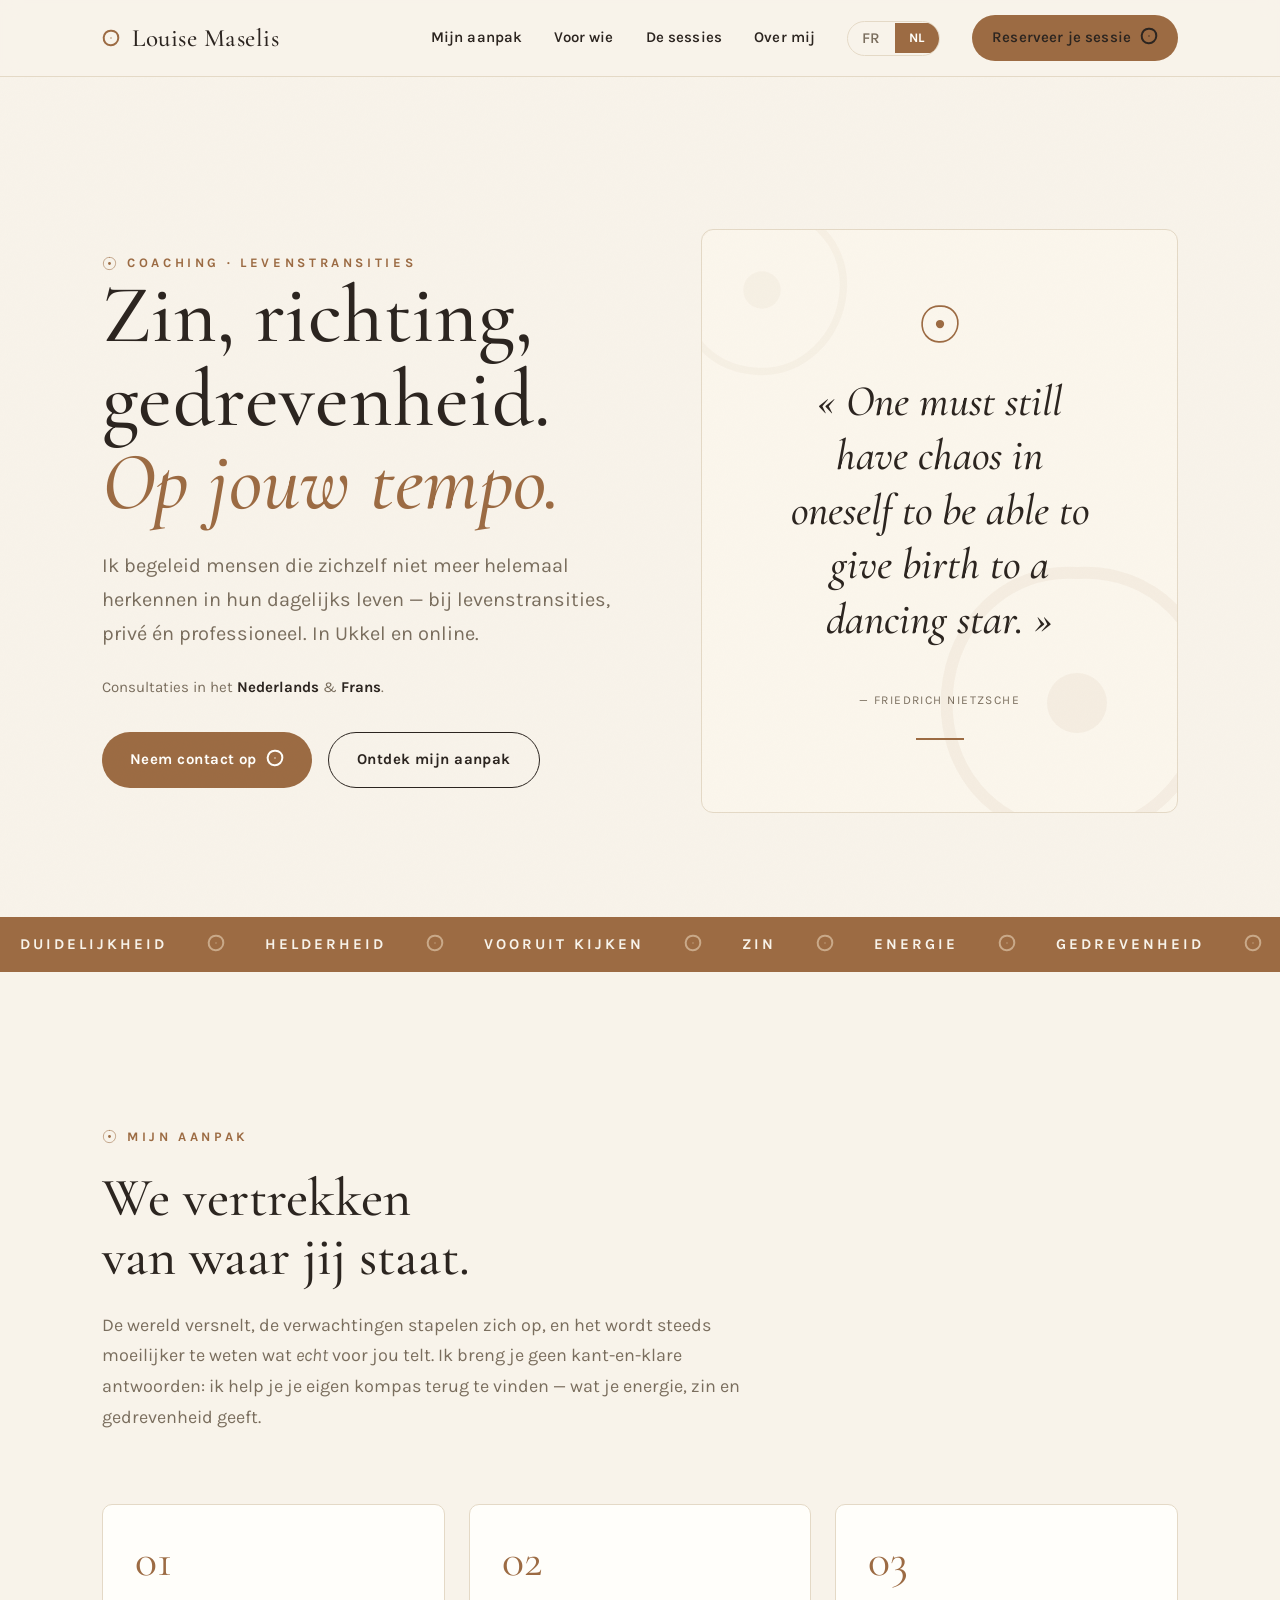
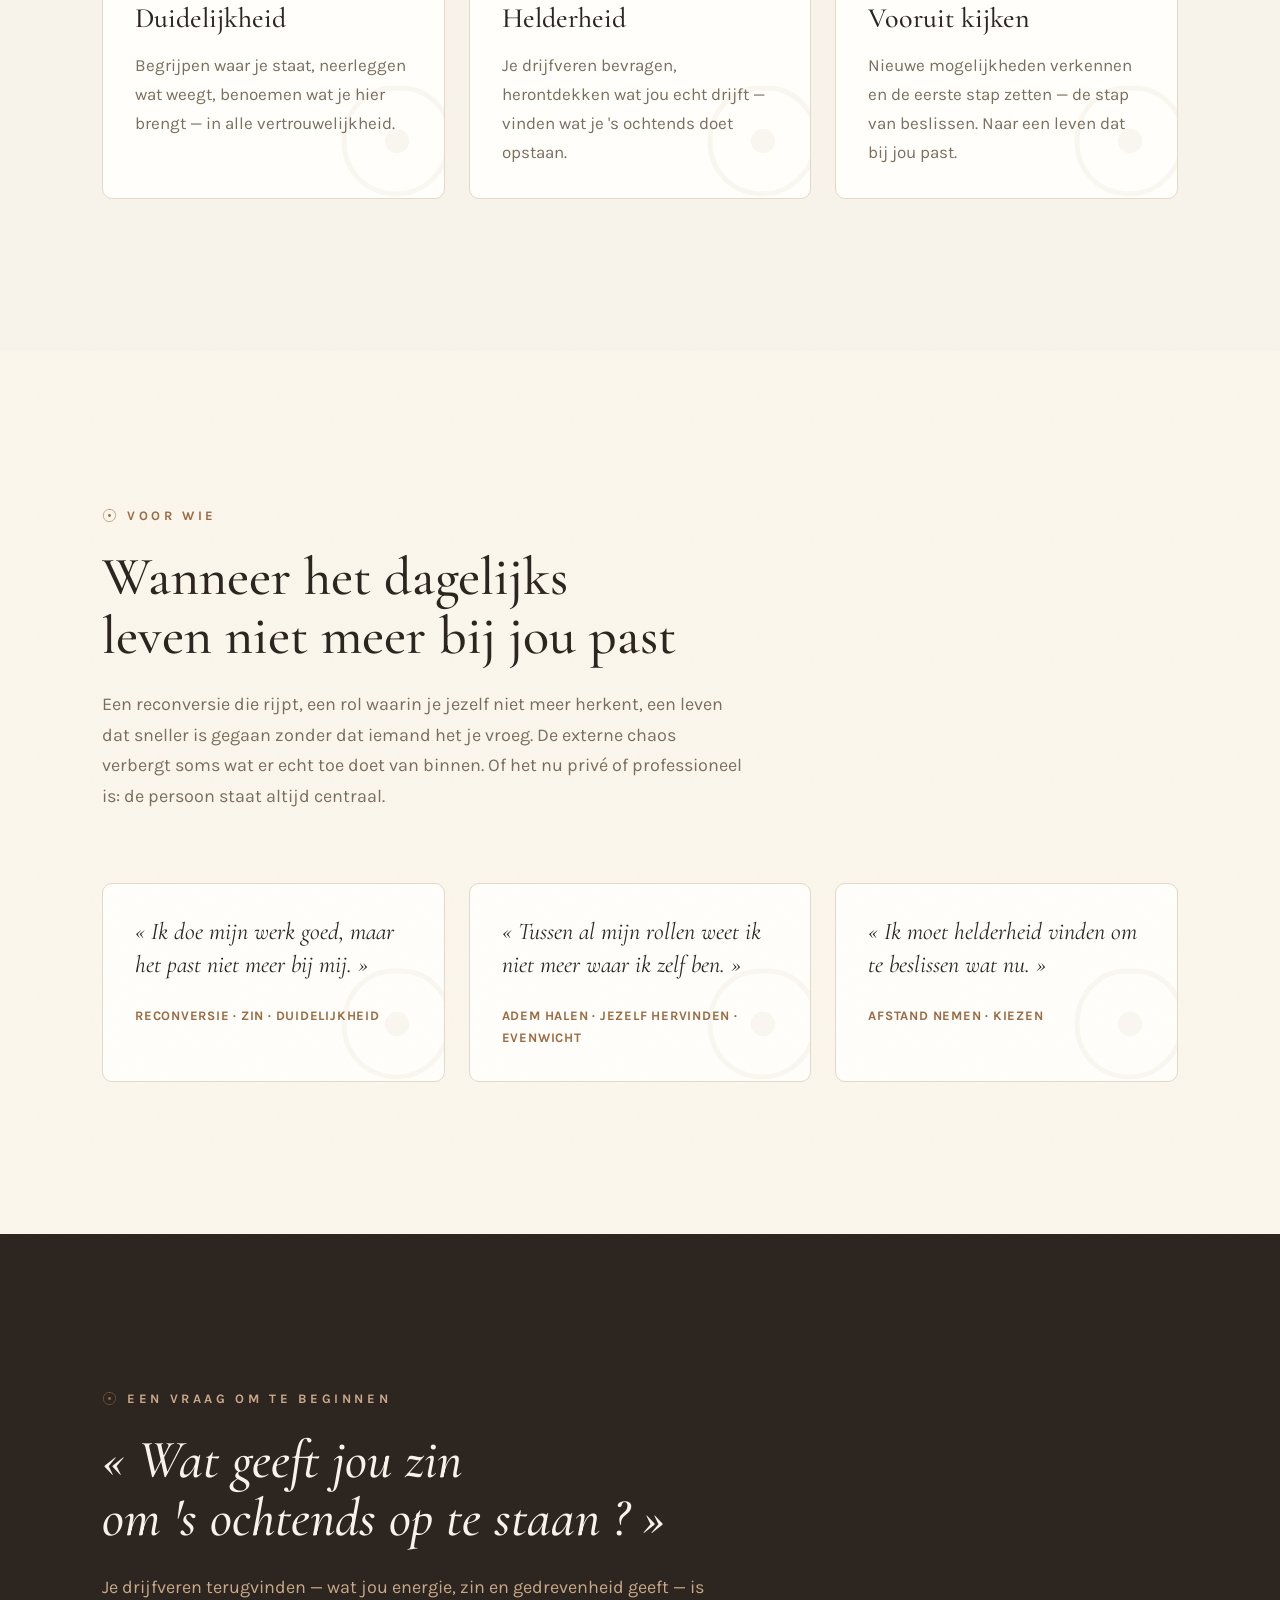
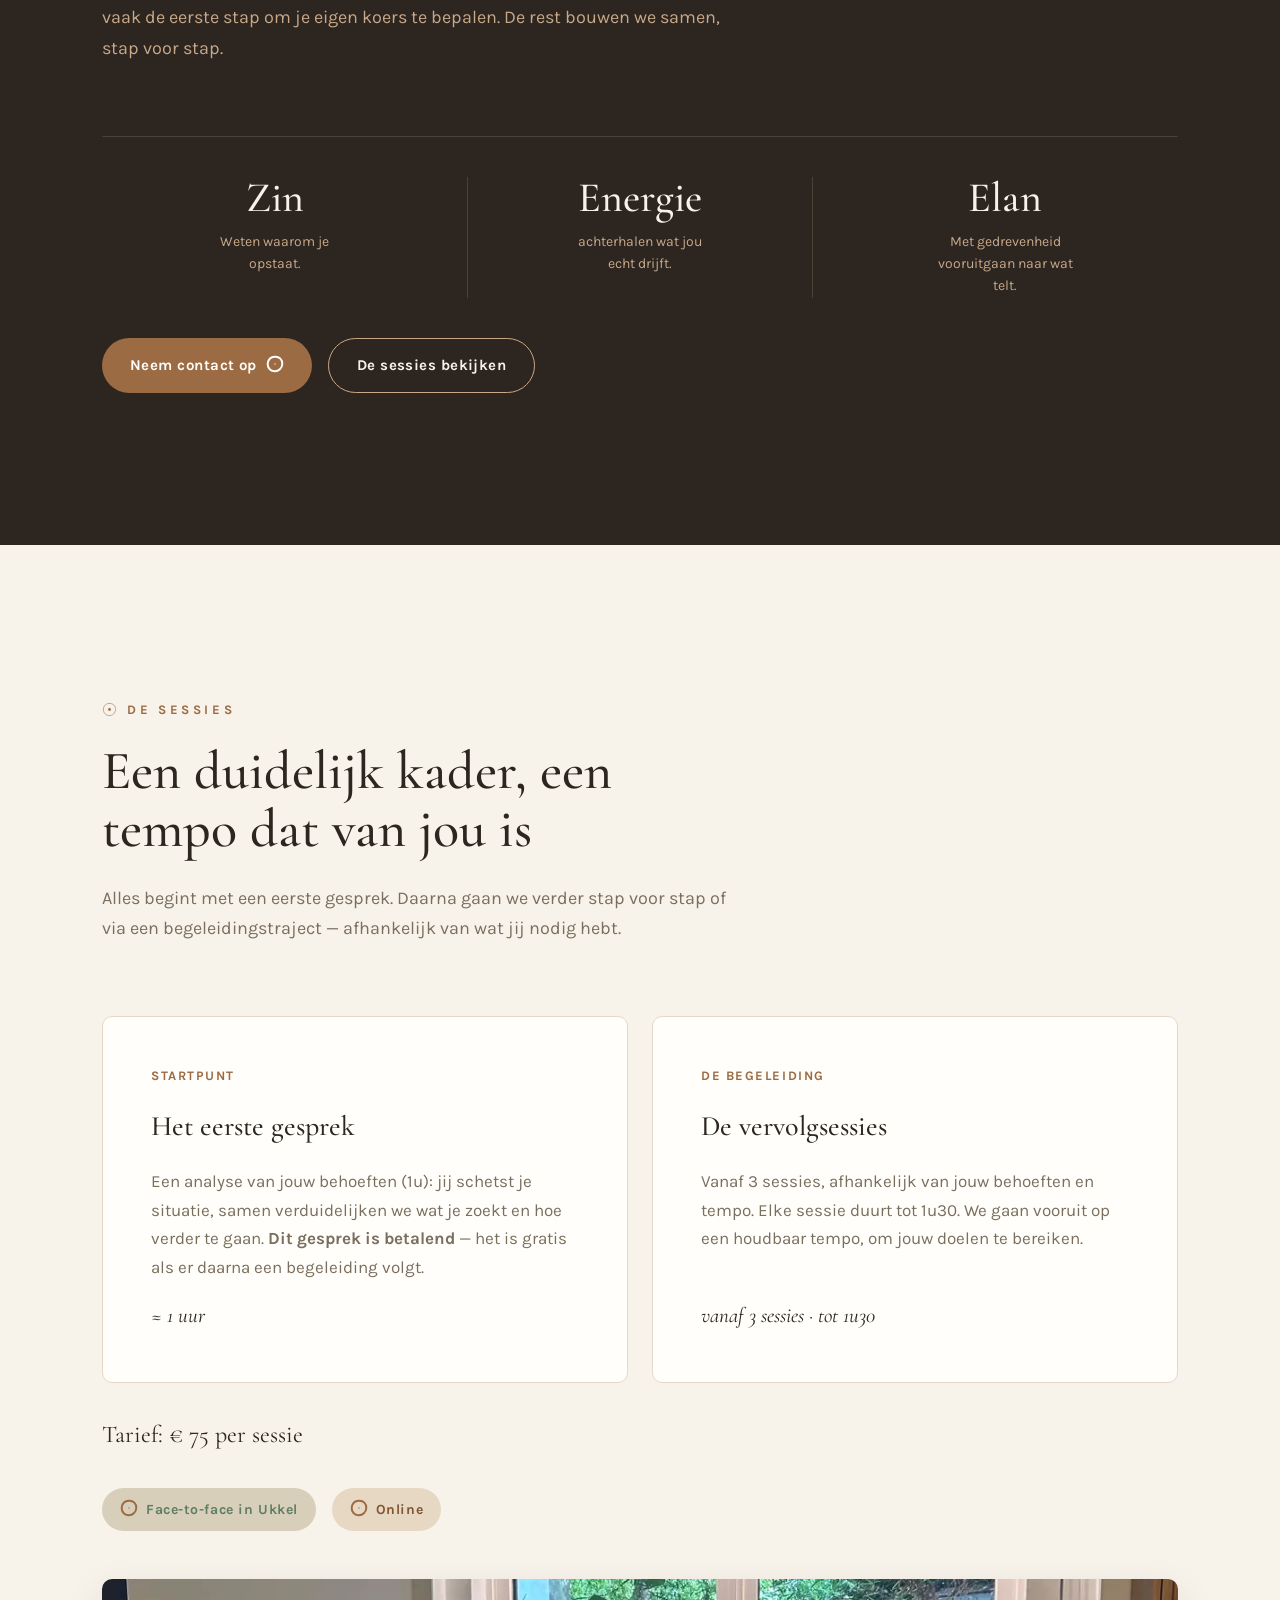
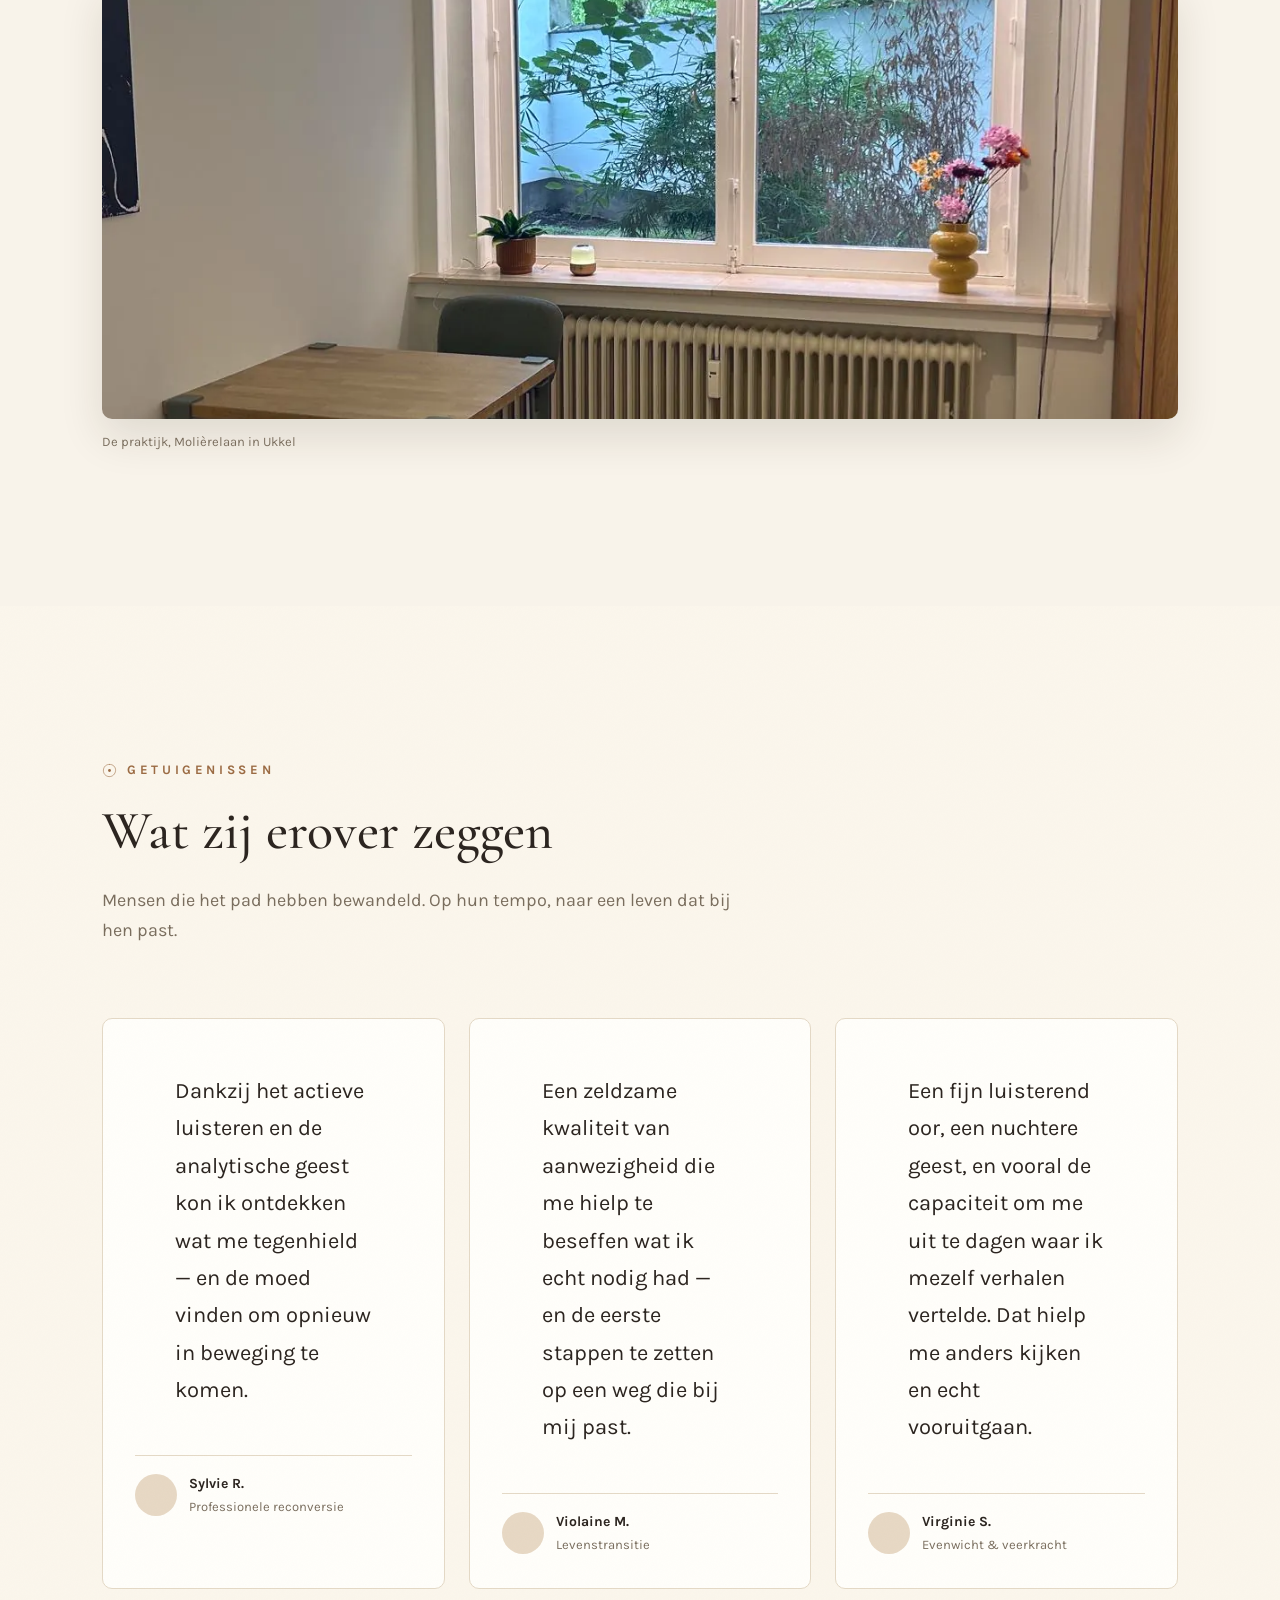
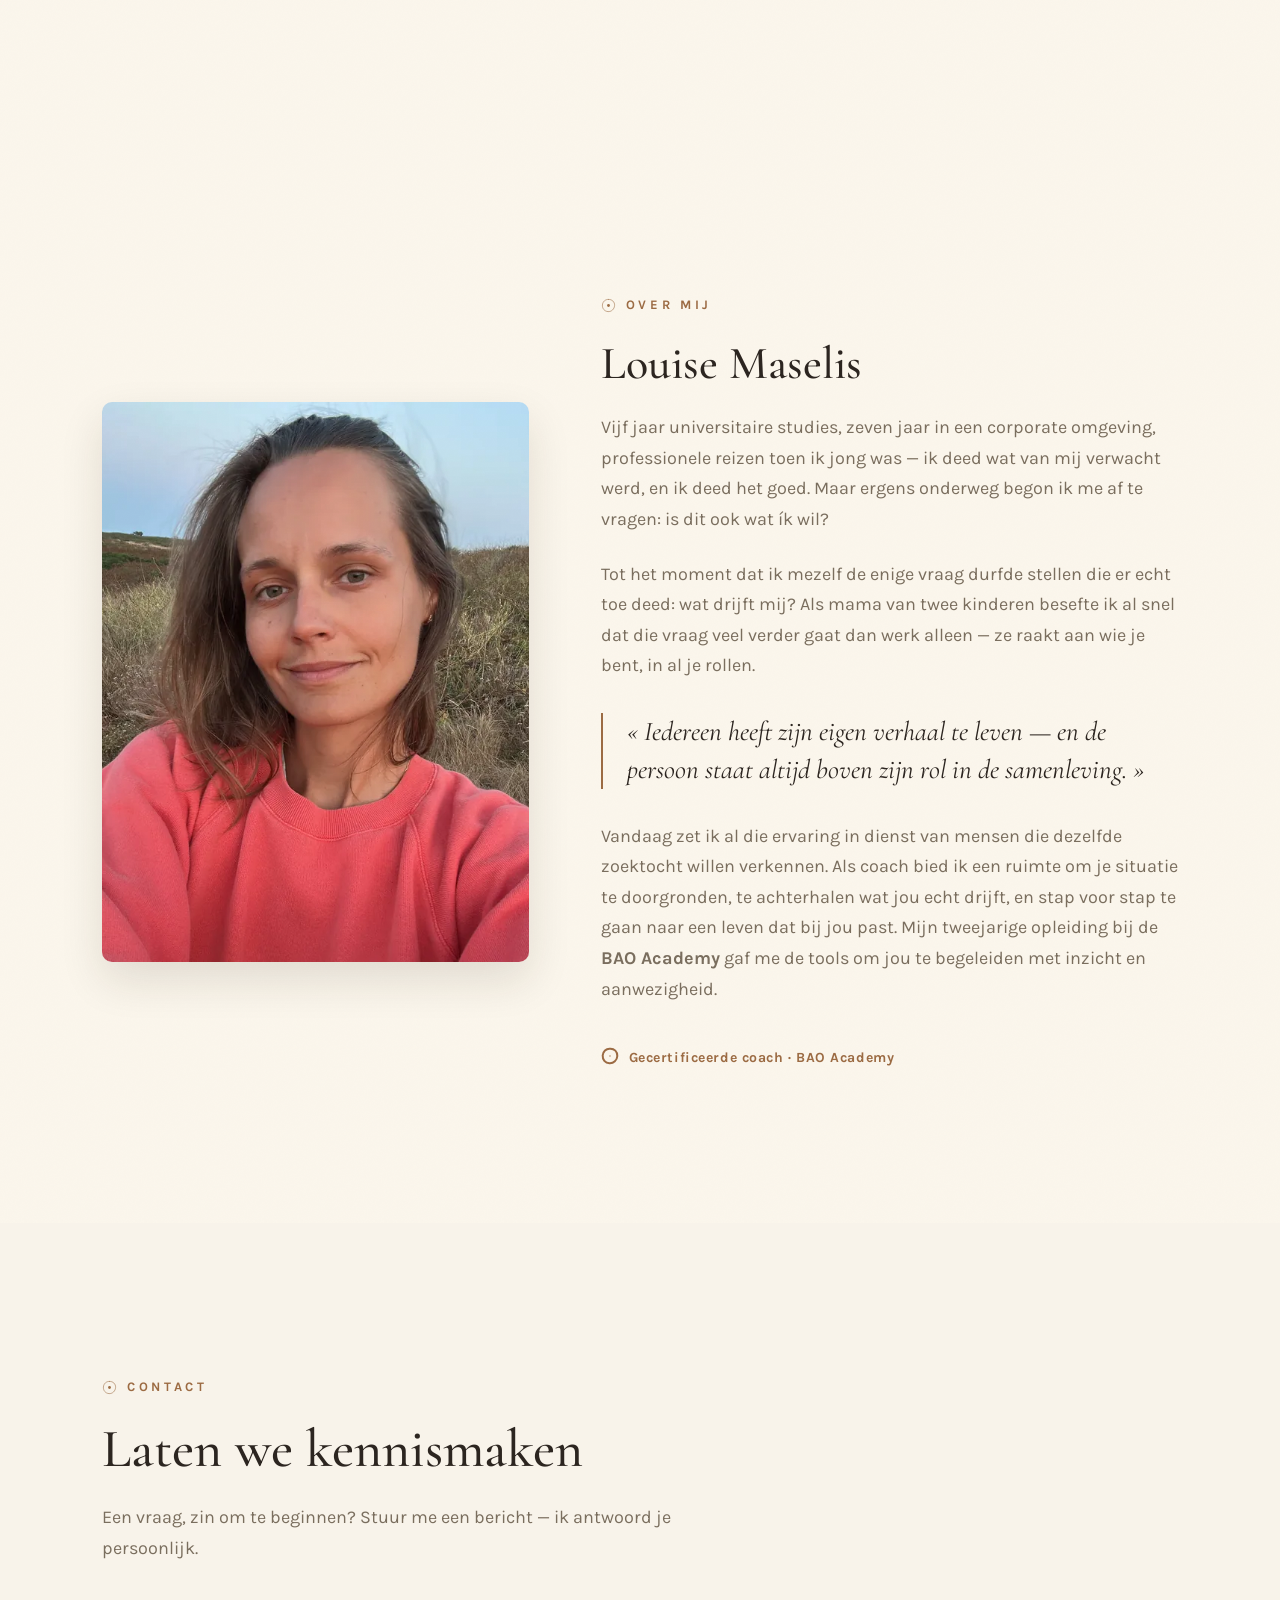
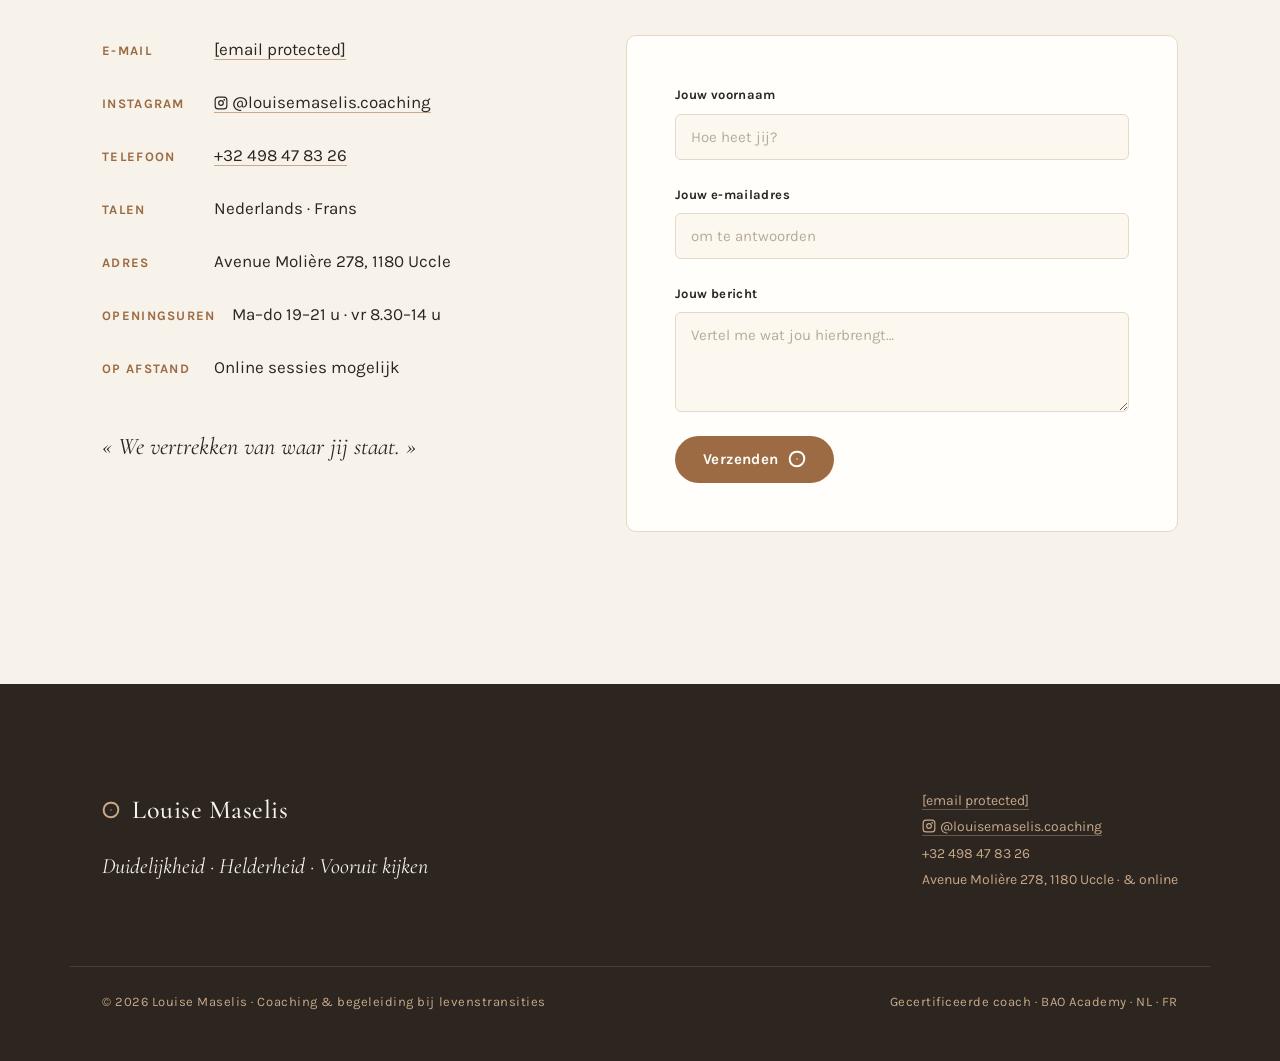
==== commit 586f7181: "Portrait de Louise dans À propos, photo du cabinet sous Les séances Co-Authored-By: Claude Opus 5.5 " ====
--- a/nl.html
+++ b/nl.html
@@ -57,6 +57,7 @@
     {
       "@type": "Person",
       "@id": "https://louisemaseliscoaching.be/#louise",
+      "image": "https://louisemaseliscoaching.be/louise.webp",
       "url": "https://louisemaseliscoaching.be/nl#apropos",
       "worksFor": {"@id":"https://louisemaseliscoaching.be/#cabinet"},
       "name": "Louise Maselis",
@@ -271,6 +272,10 @@
       <span class="chip" style="background:color-mix(in srgb, var(--sage) 15%, var(--argile-2));color:var(--sage-d);"><span class="sun"><svg width="18" height="18" viewBox="0 0 64 64" style="display:inline-block;vertical-align:-3px;flex-shrink:0" aria-hidden="true"><path d="M32 6 C47 5 59 17 58 32 C57 47 45 59 30 58 C15 57 5 45 6 30 C7 16 18 5 32 6" fill="none" stroke="currentColor" stroke-width="2" vector-effect="non-scaling-stroke" stroke-linecap="round"/><circle cx="32" cy="32" r="2.25" fill="currentColor"/></svg></span> Face-to-face in Ukkel</span>
       <span class="chip"><span class="sun"><svg width="18" height="18" viewBox="0 0 64 64" style="display:inline-block;vertical-align:-3px;flex-shrink:0" aria-hidden="true"><path d="M32 6 C47 5 59 17 58 32 C57 47 45 59 30 58 C15 57 5 45 6 30 C7 16 18 5 32 6" fill="none" stroke="currentColor" stroke-width="2" vector-effect="non-scaling-stroke" stroke-linecap="round"/><circle cx="32" cy="32" r="2.25" fill="currentColor"/></svg></span> Online</span>
     </div>
+    <figure style="margin:var(--s-5) 0 0;">
+      <img src="/cabinet.webp" srcset="/cabinet-800.webp 800w, /cabinet.webp 1200w" sizes="(max-width: 1240px) 100vw, 1180px" width="1200" height="900" alt="De praktijkruimte van Louise Maselis, Molièrelaan in Ukkel" loading="lazy" decoding="async" style="width:100%; height:clamp(260px, 38vw, 440px); object-fit:cover; object-position:center 40%; border-radius:10px; box-shadow:0 18px 44px rgba(40,30,20,0.12); display:block;" />
+      <figcaption style="margin-top:12px; font-size:13px; color:var(--ink-soft);">De praktijk, Molièrelaan in Ukkel</figcaption>
+    </figure>
   </div>
 </section>
 
@@ -328,7 +333,7 @@
   <div class="wrap about">
     <div class="about__grid">
       <div class="about__media">
-        <img src="/cabinet.webp" srcset="/cabinet-800.webp 800w, /cabinet.webp 1200w" sizes="(max-width: 860px) 100vw, 45vw" width="1200" height="900" alt="De praktijkruimte van Louise Maselis, Molièrelaan in Ukkel" loading="lazy" decoding="async" style="width:100%; height:520px; object-fit:cover; border-radius:10px; box-shadow:0 18px 44px rgba(40,30,20,0.12); display:block;" />
+        <img src="/louise.webp" srcset="/louise-600.webp 600w, /louise.webp 900w" sizes="(max-width: 860px) 100vw, 45vw" width="900" height="1125" alt="Louise Maselis, life coach in Ukkel" loading="lazy" decoding="async" style="width:100%; height:560px; object-fit:cover; object-position:center 25%; border-radius:10px; box-shadow:0 18px 44px rgba(40,30,20,0.12); display:block;" />
       </div>
       <div>
         <div class="eyebrow" data-field="apropos_sep">Over mij</div>
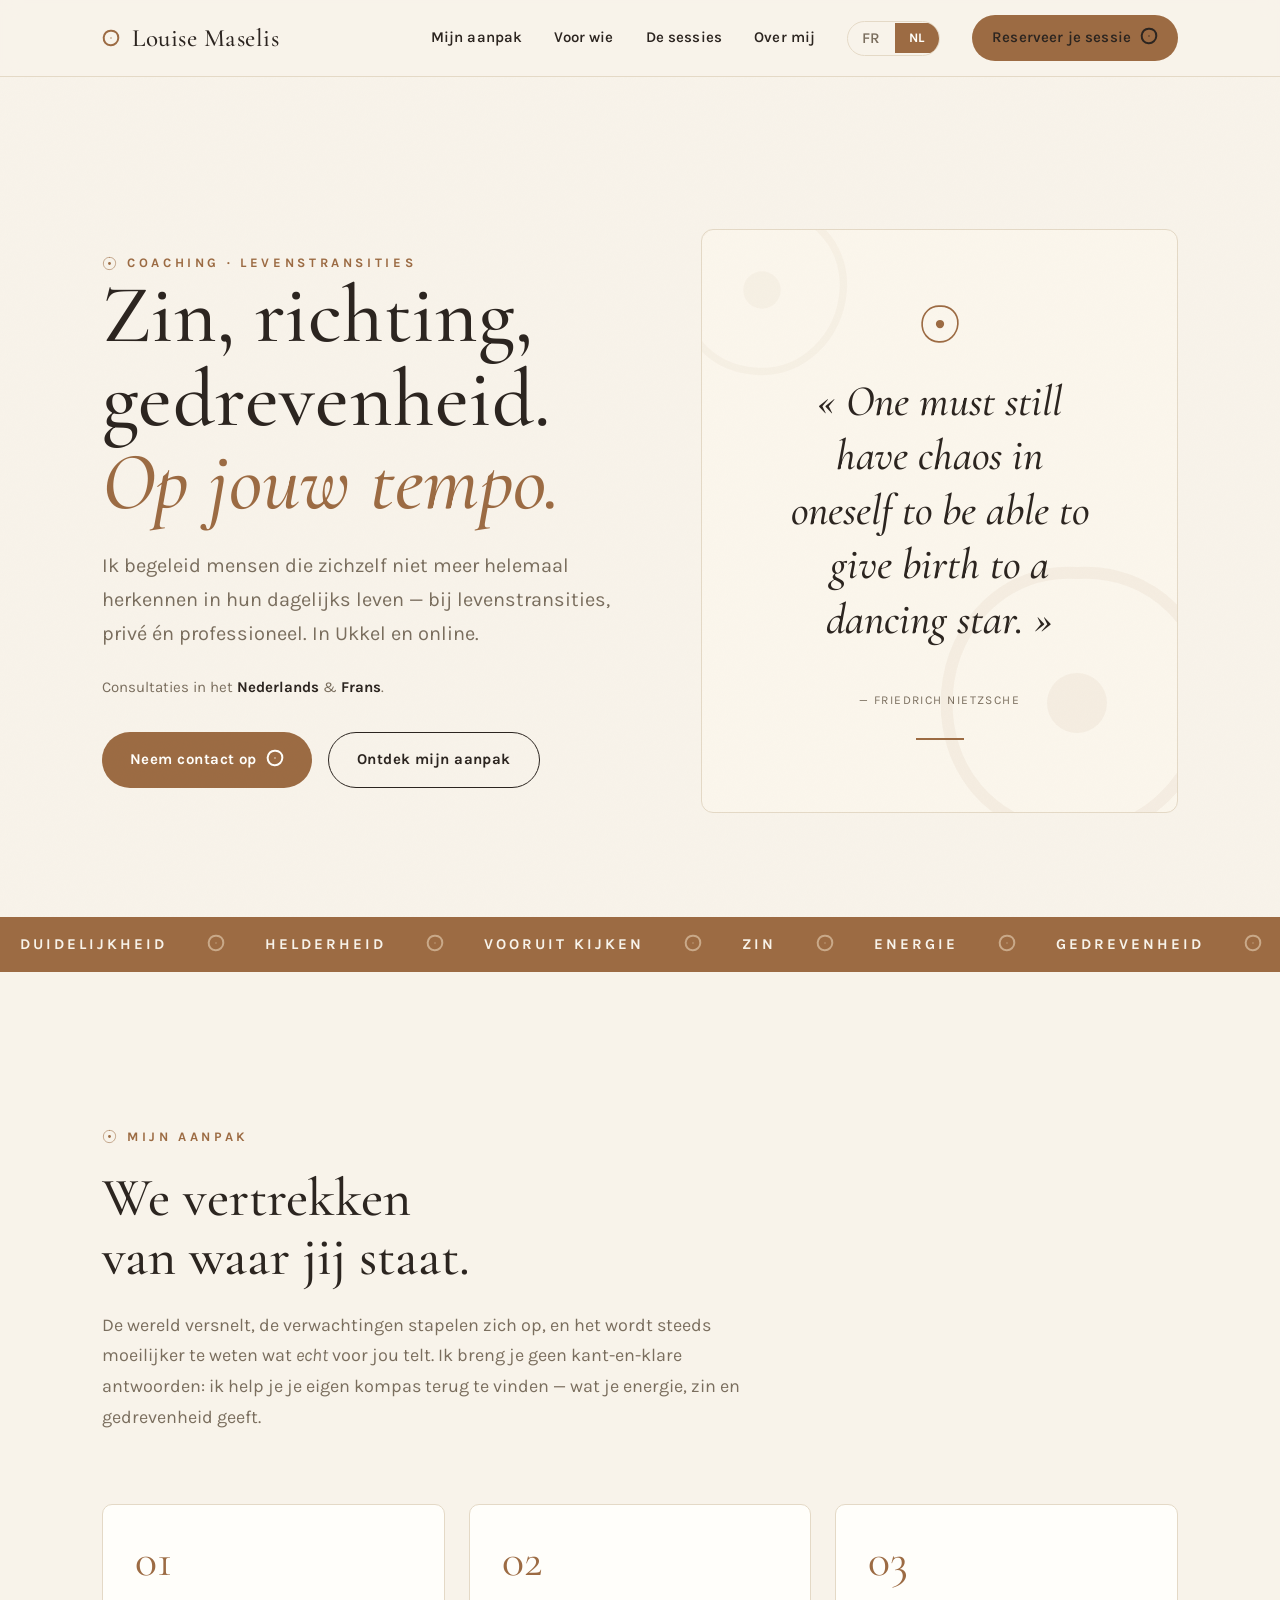
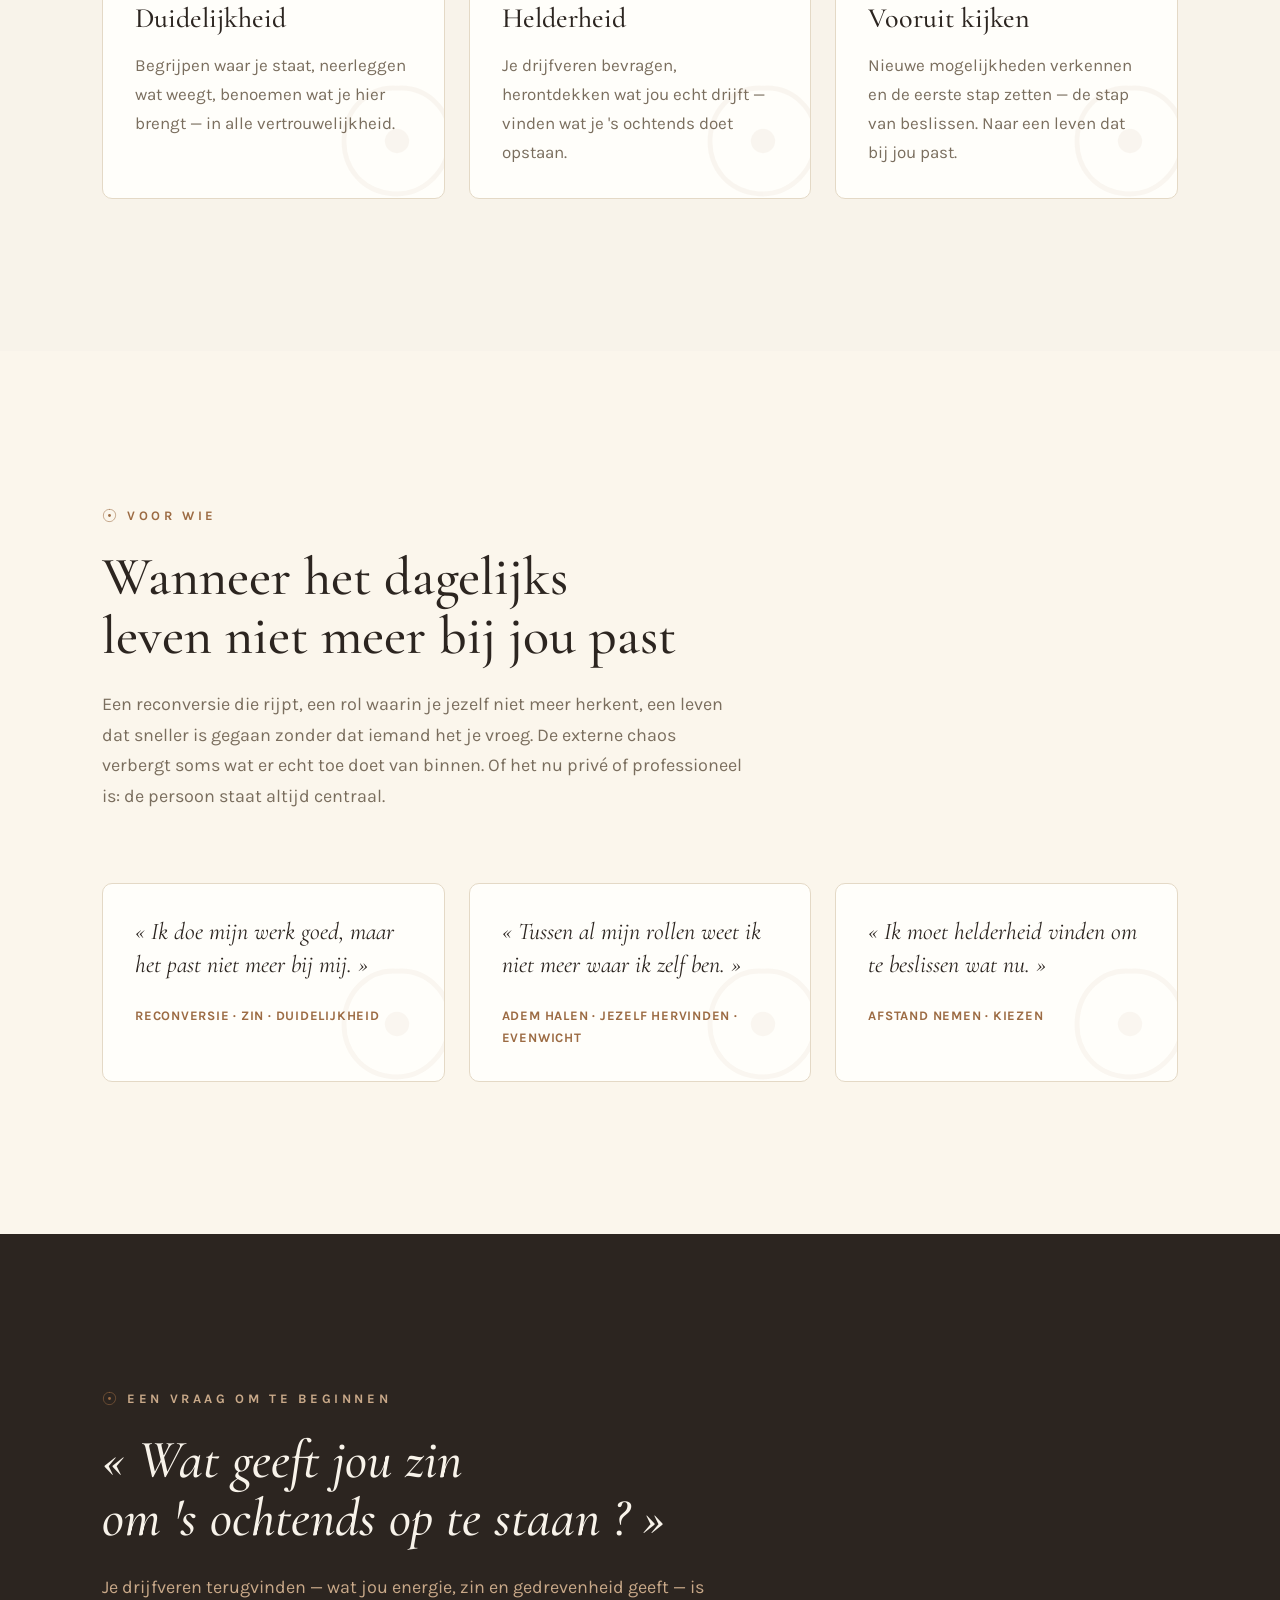
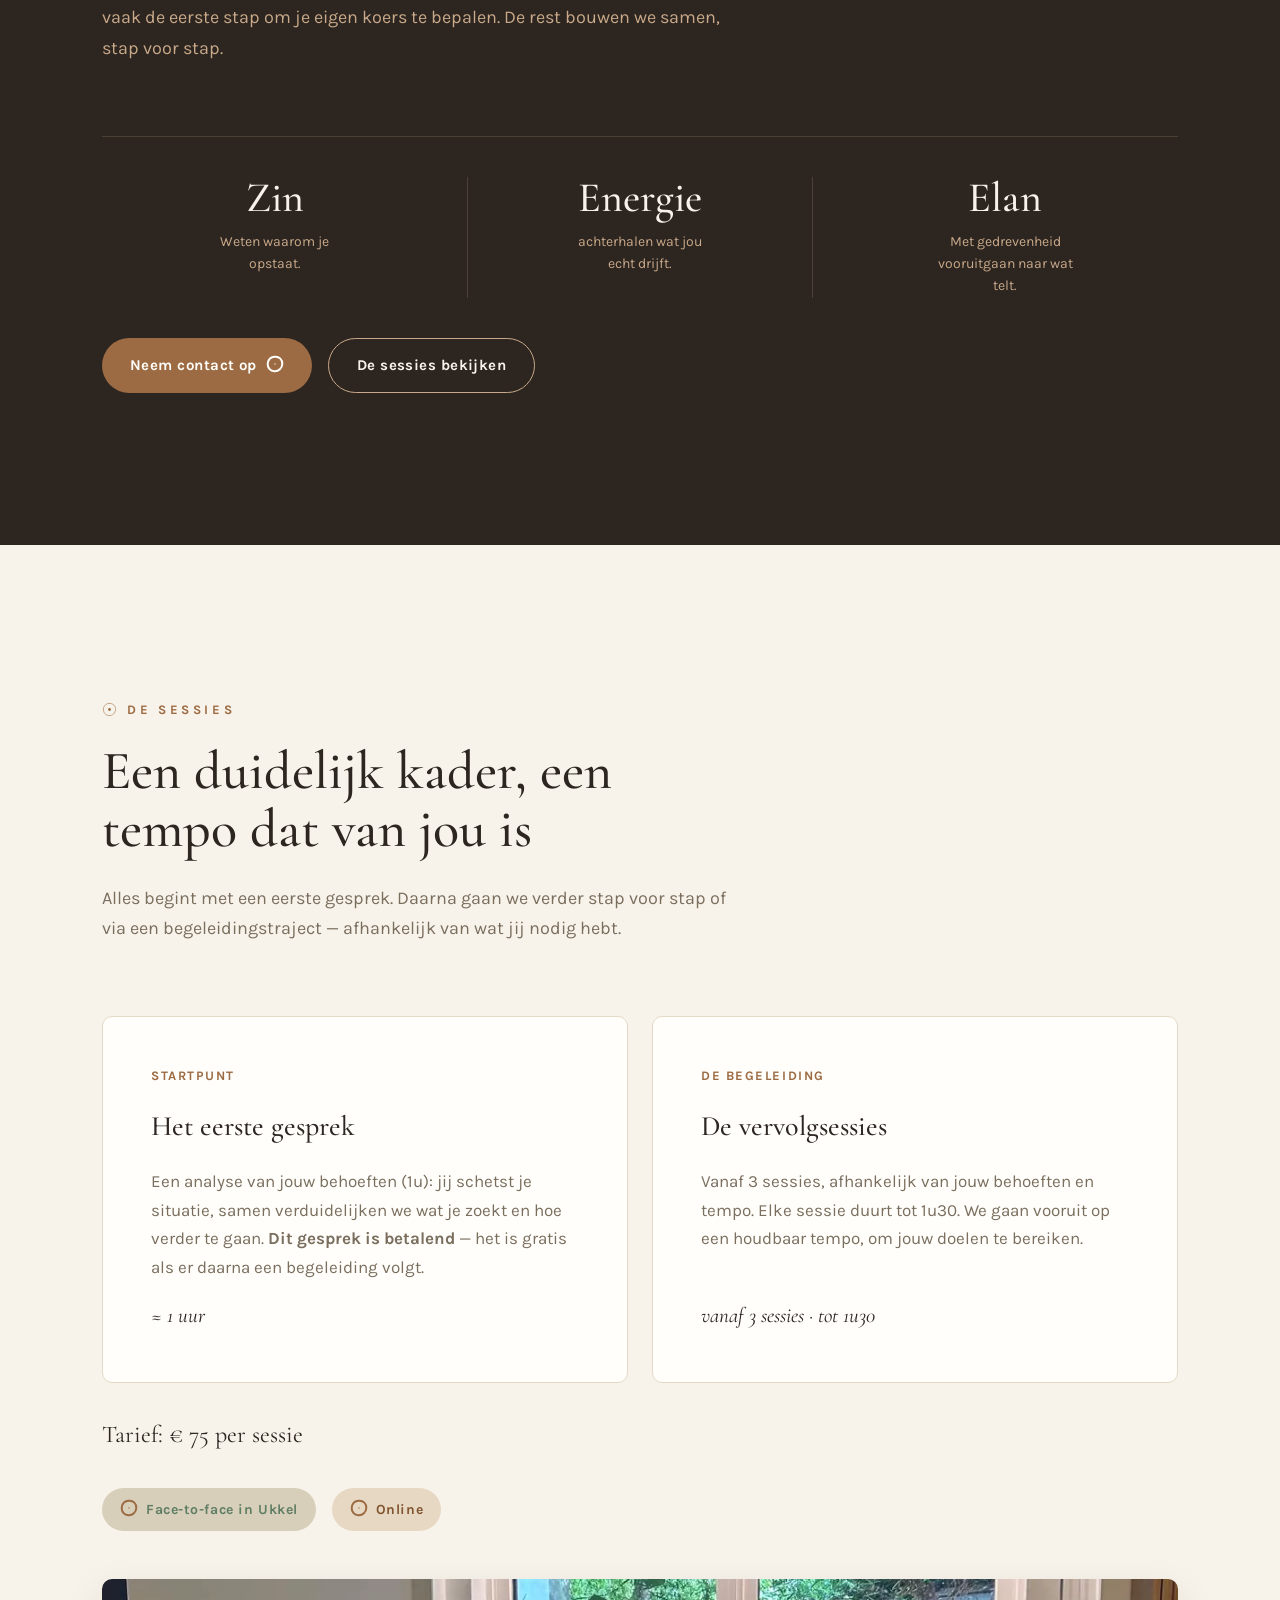
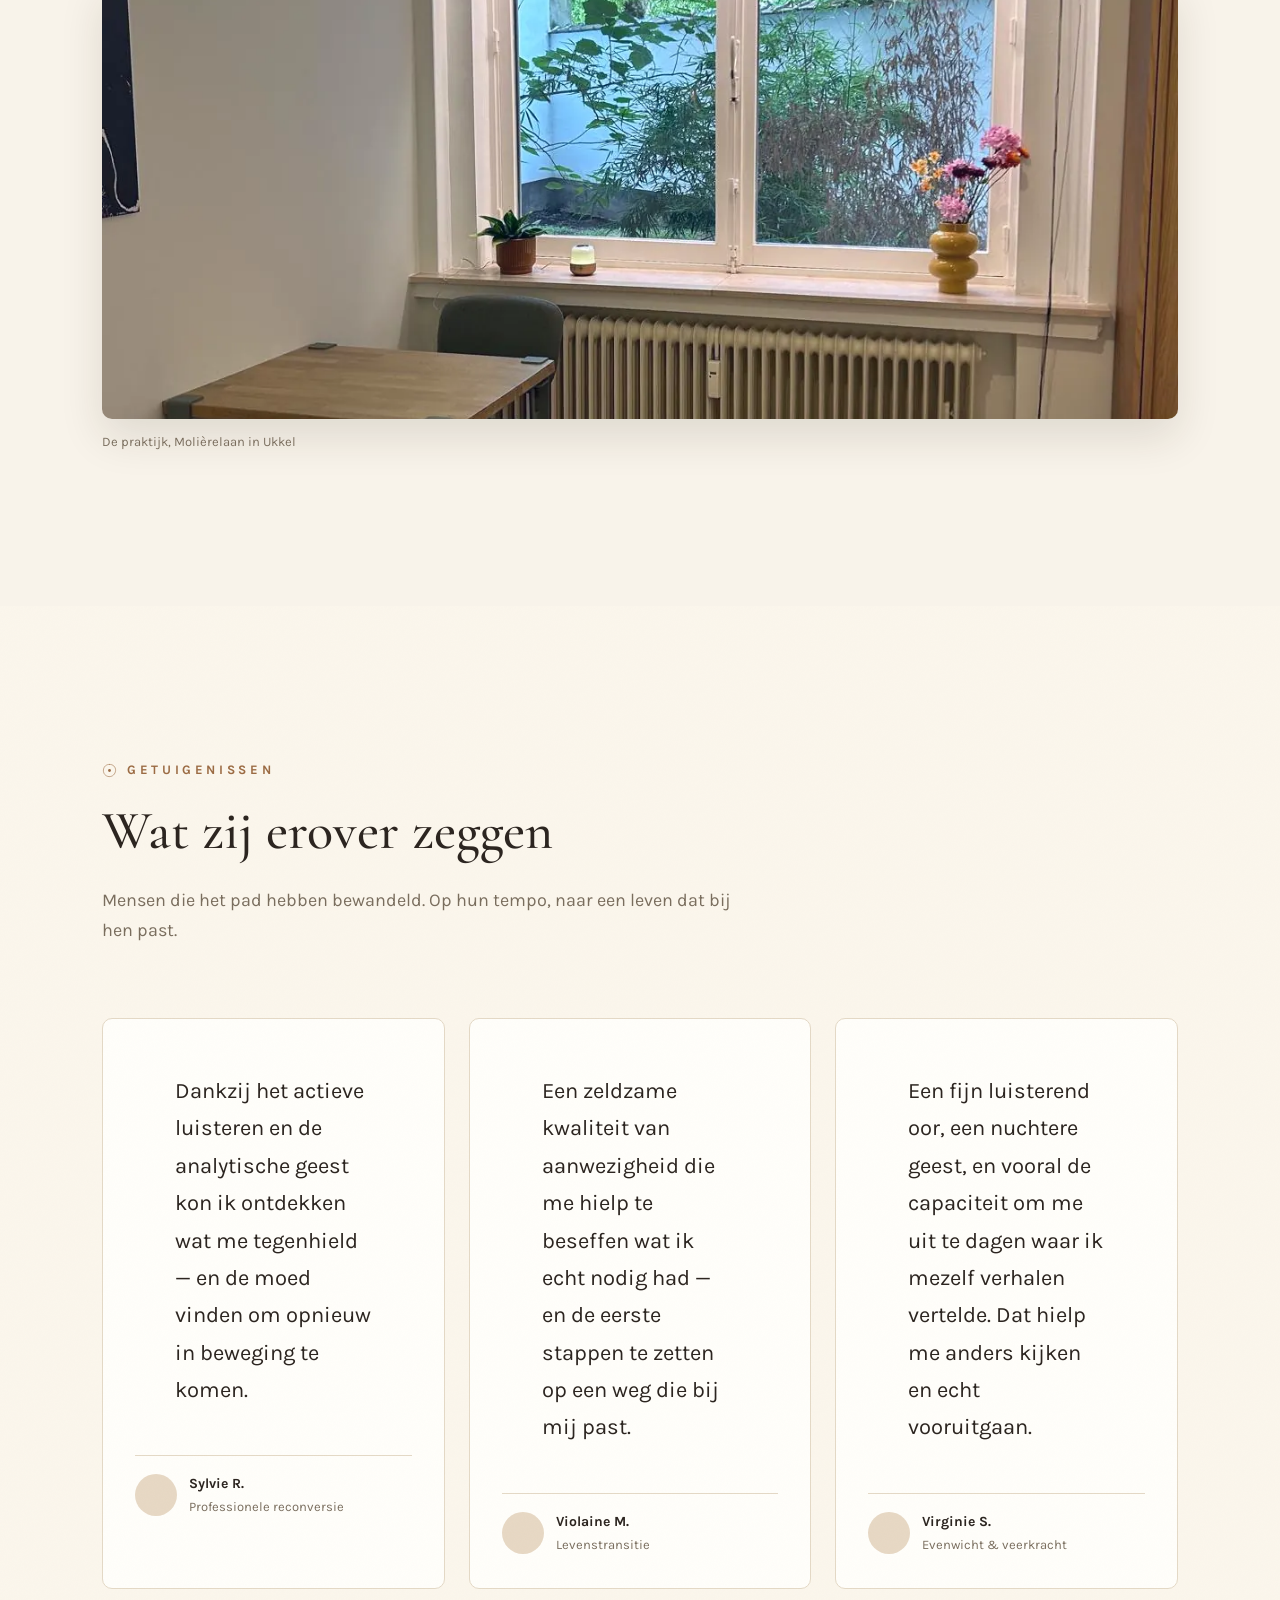
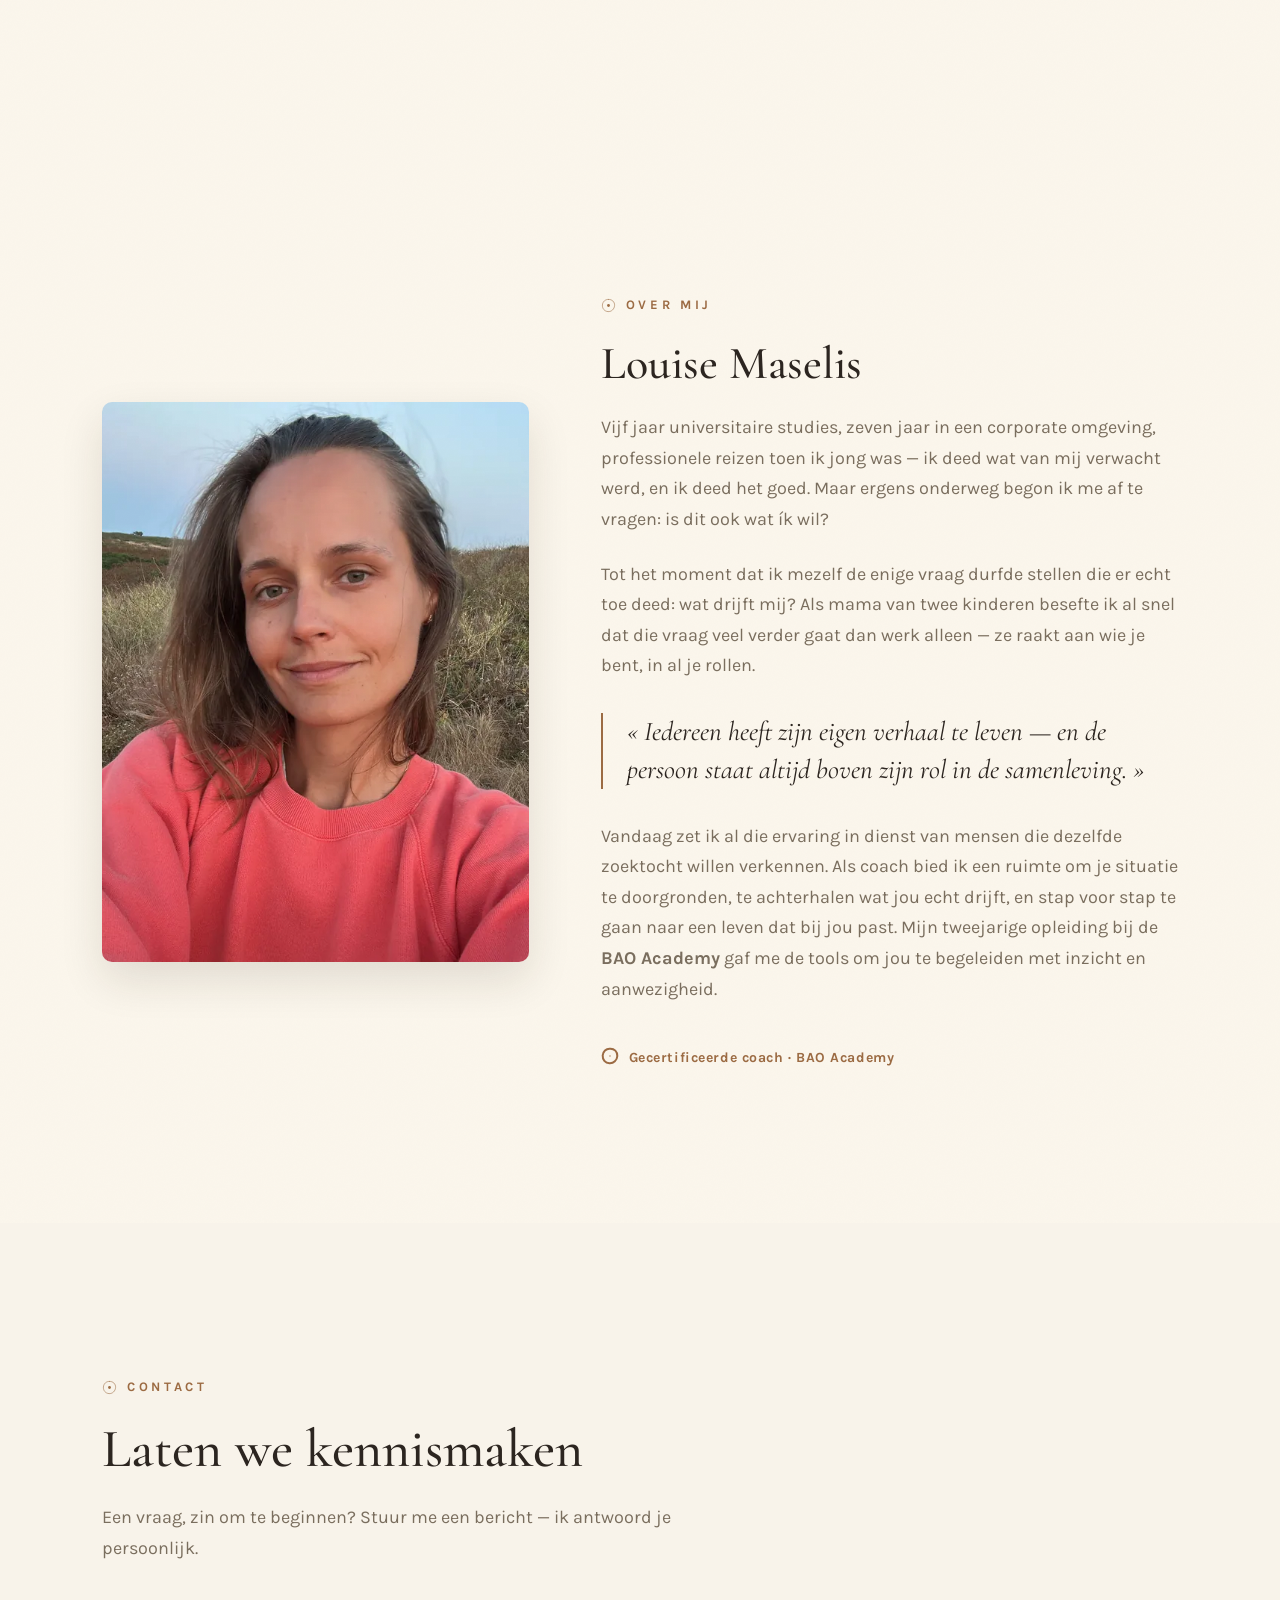
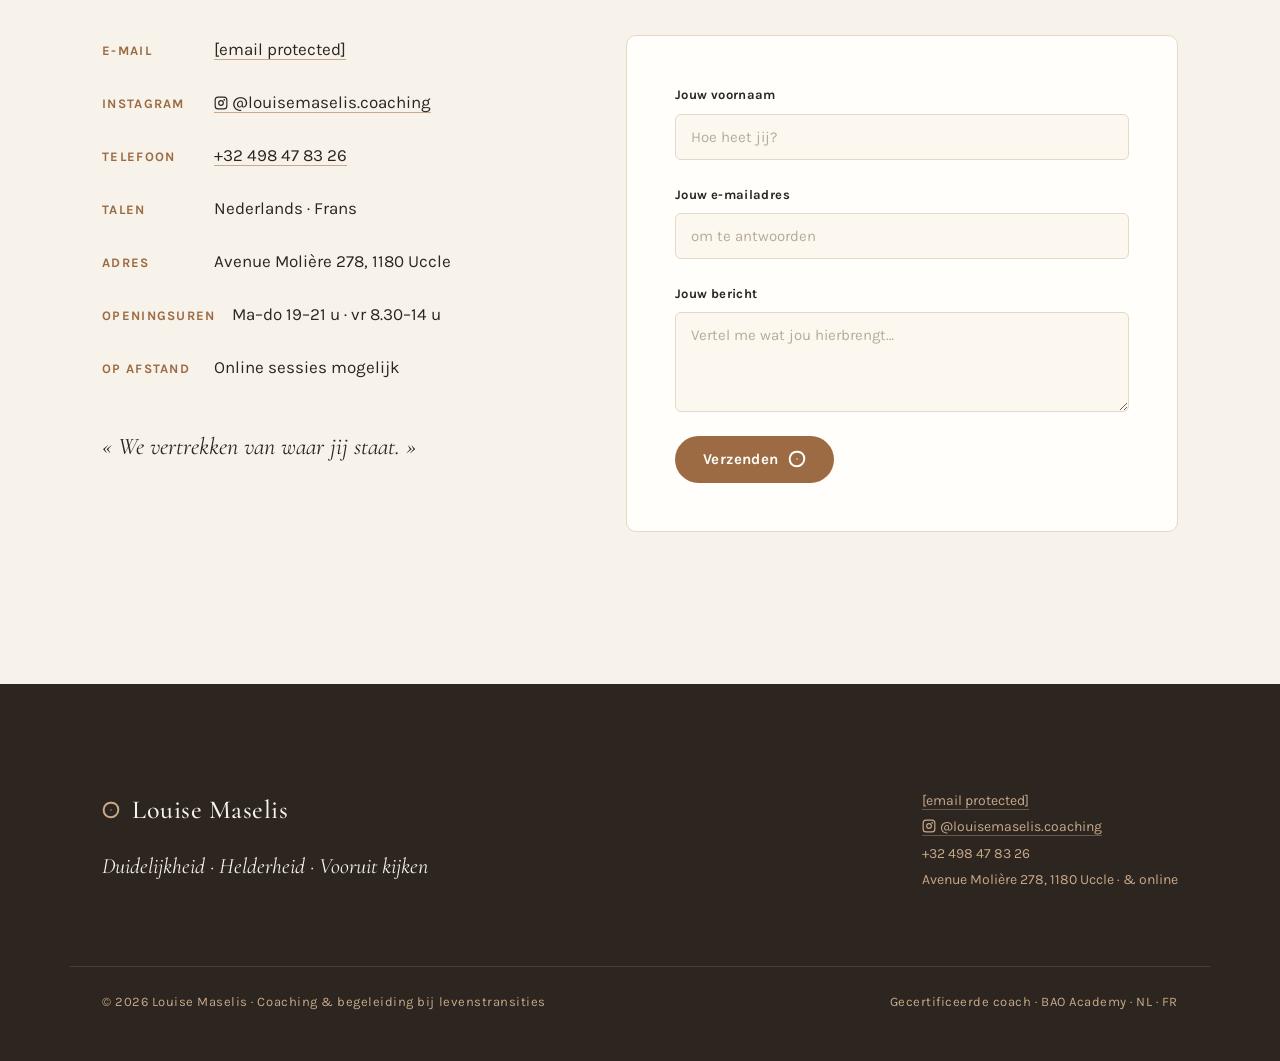
==== commit 9b2df8fa: "H1 : espace entre la ligne mot-clé et le titre (texte lu par les moteurs) Co-Authored-By: Claude Opu" ====
--- a/nl.html
+++ b/nl.html
@@ -98,7 +98,7 @@
 <header class="hero grain" id="top">
   <div class="wrap hero__grid">
     <div>
-      <h1><span class="eyebrow" data-field="hero_eyebrow" style="display:flex; line-height:1.4; margin-bottom:0.15em;">Coaching · levenstransities</span><span data-field="hero_title">Zin, richting, gedrevenheid.</span><br /><span class="sun" data-field="hero_title_italic" style="font-style:italic; font-family:var(--serif);">Op jouw tempo.</span></h1>
+      <h1><span class="eyebrow" data-field="hero_eyebrow" style="display:flex; line-height:1.4; margin-bottom:0.15em;">Coaching · levenstransities</span> <span data-field="hero_title">Zin, richting, gedrevenheid.</span><br /><span class="sun" data-field="hero_title_italic" style="font-style:italic; font-family:var(--serif);">Op jouw tempo.</span></h1>
       <p class="lede" data-field="hero_lede">
         Ik begeleid mensen die zichzelf niet meer helemaal herkennen
           in hun dagelijks leven — bij levenstransities, privé
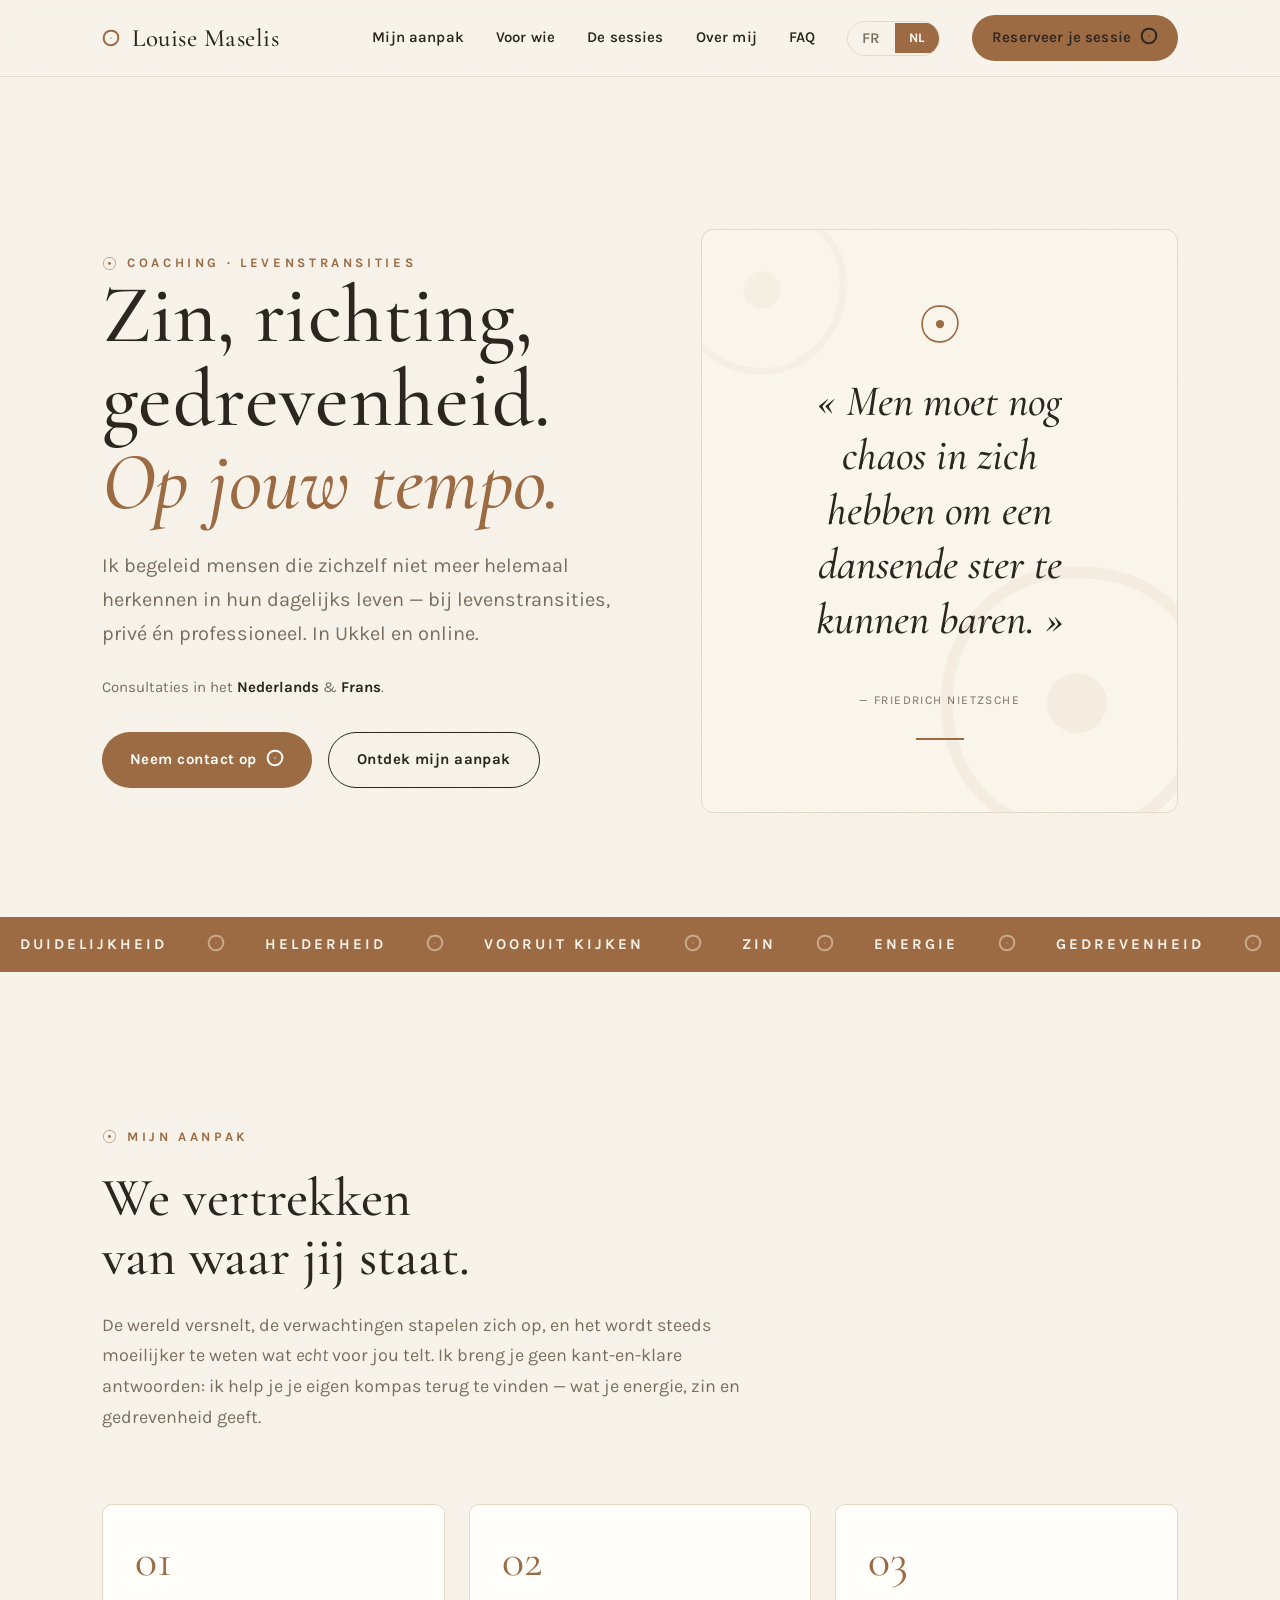
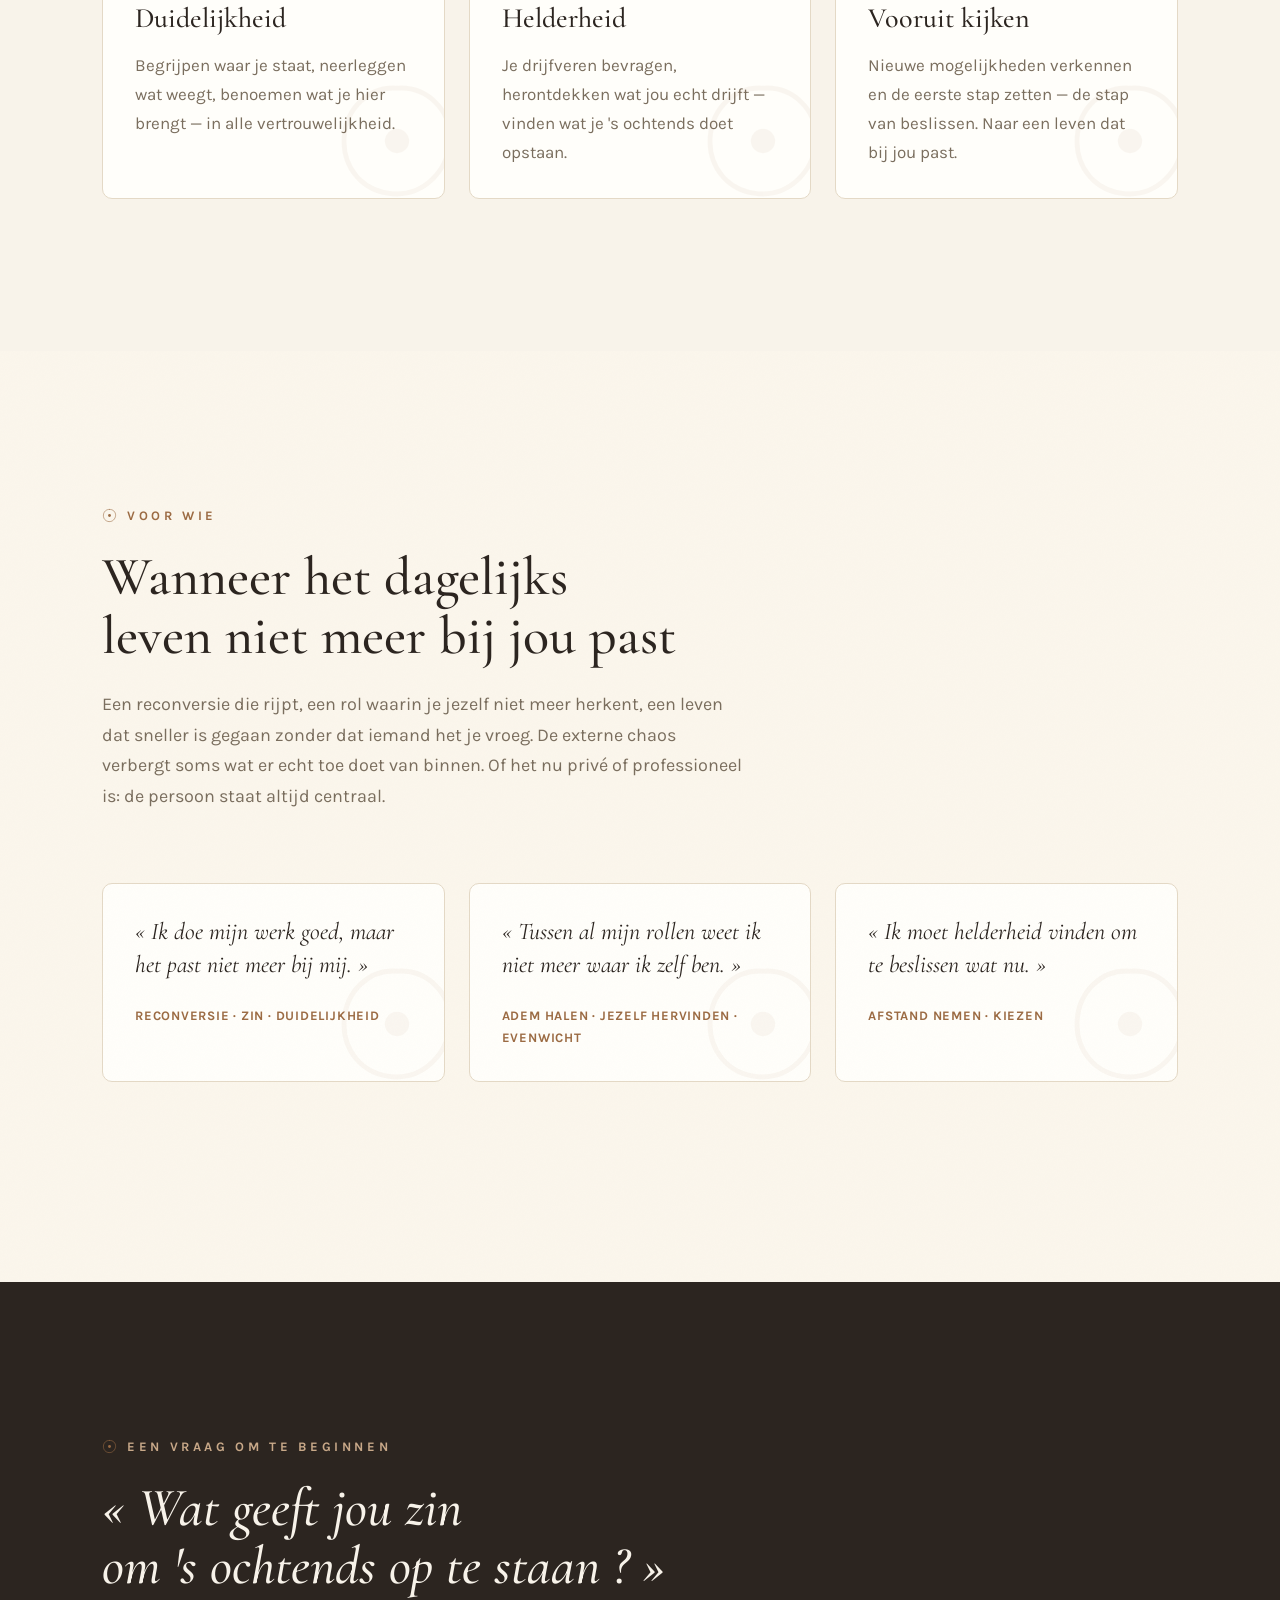
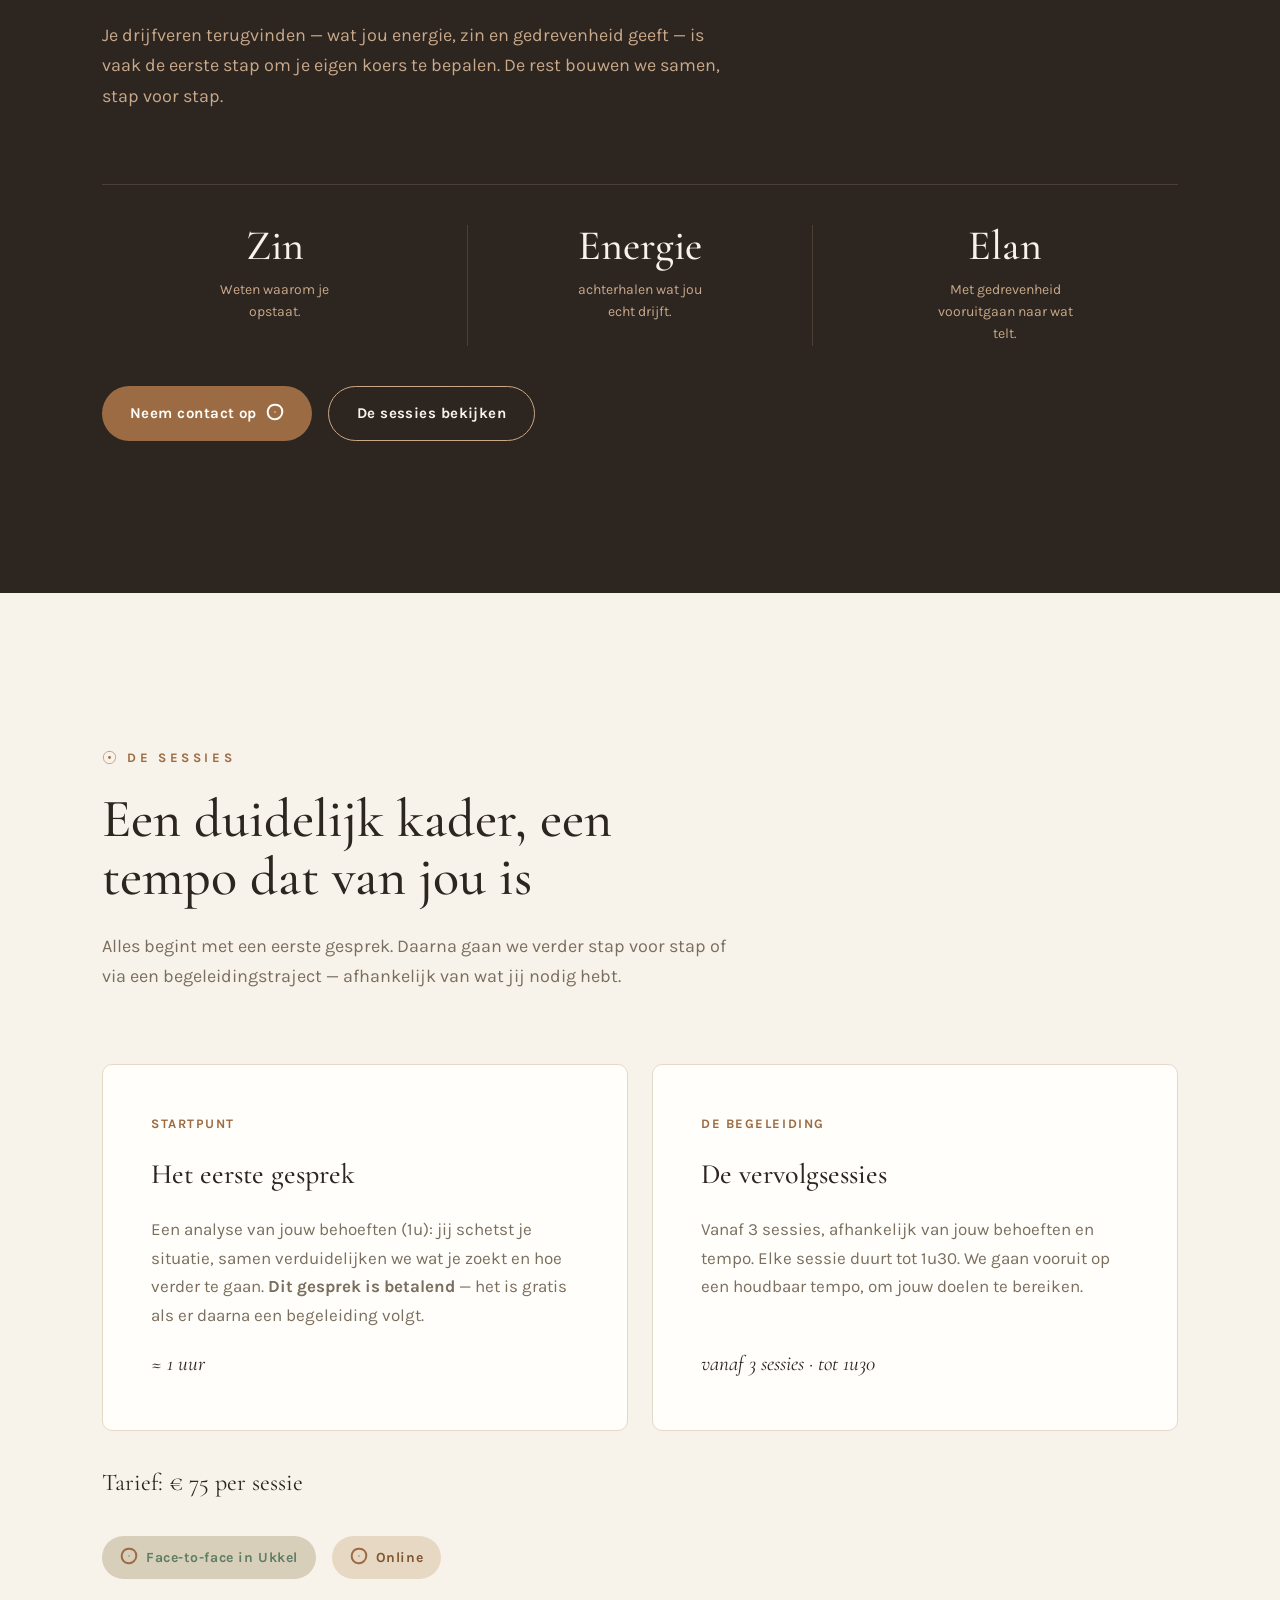
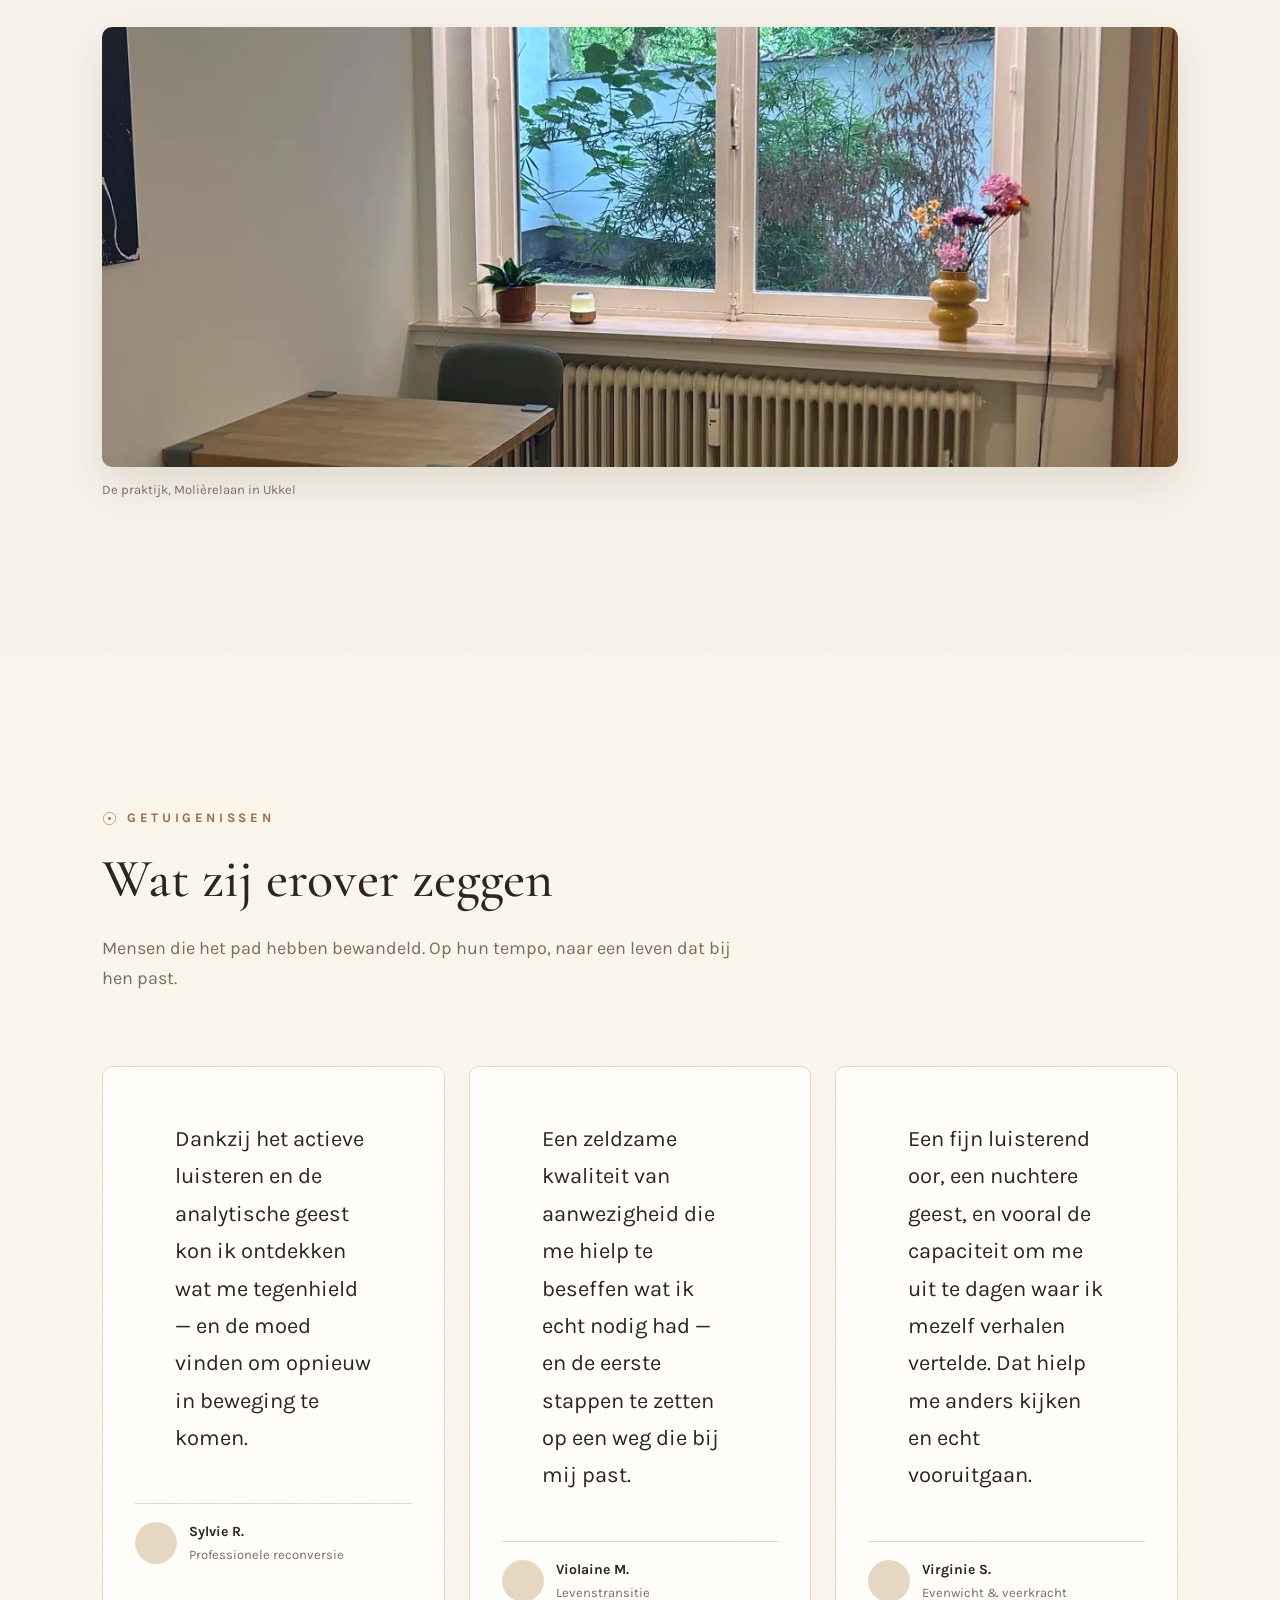
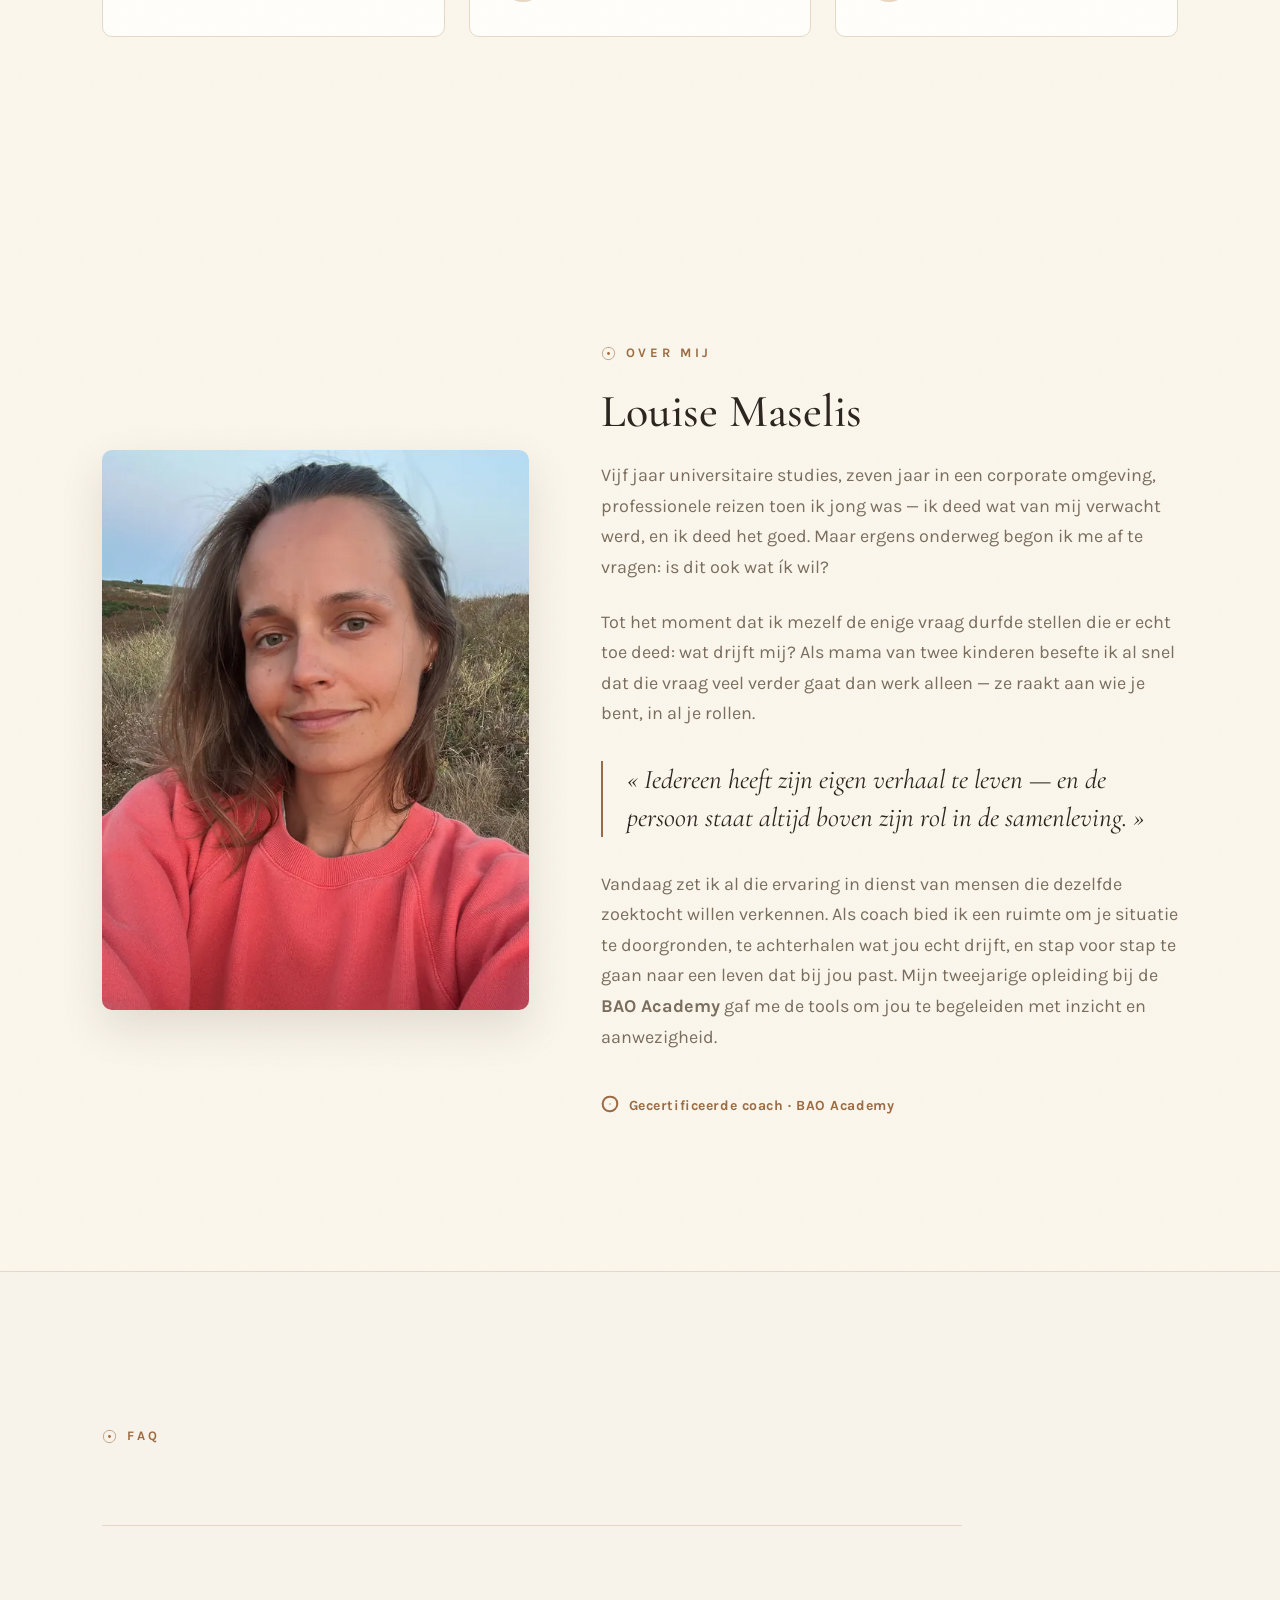
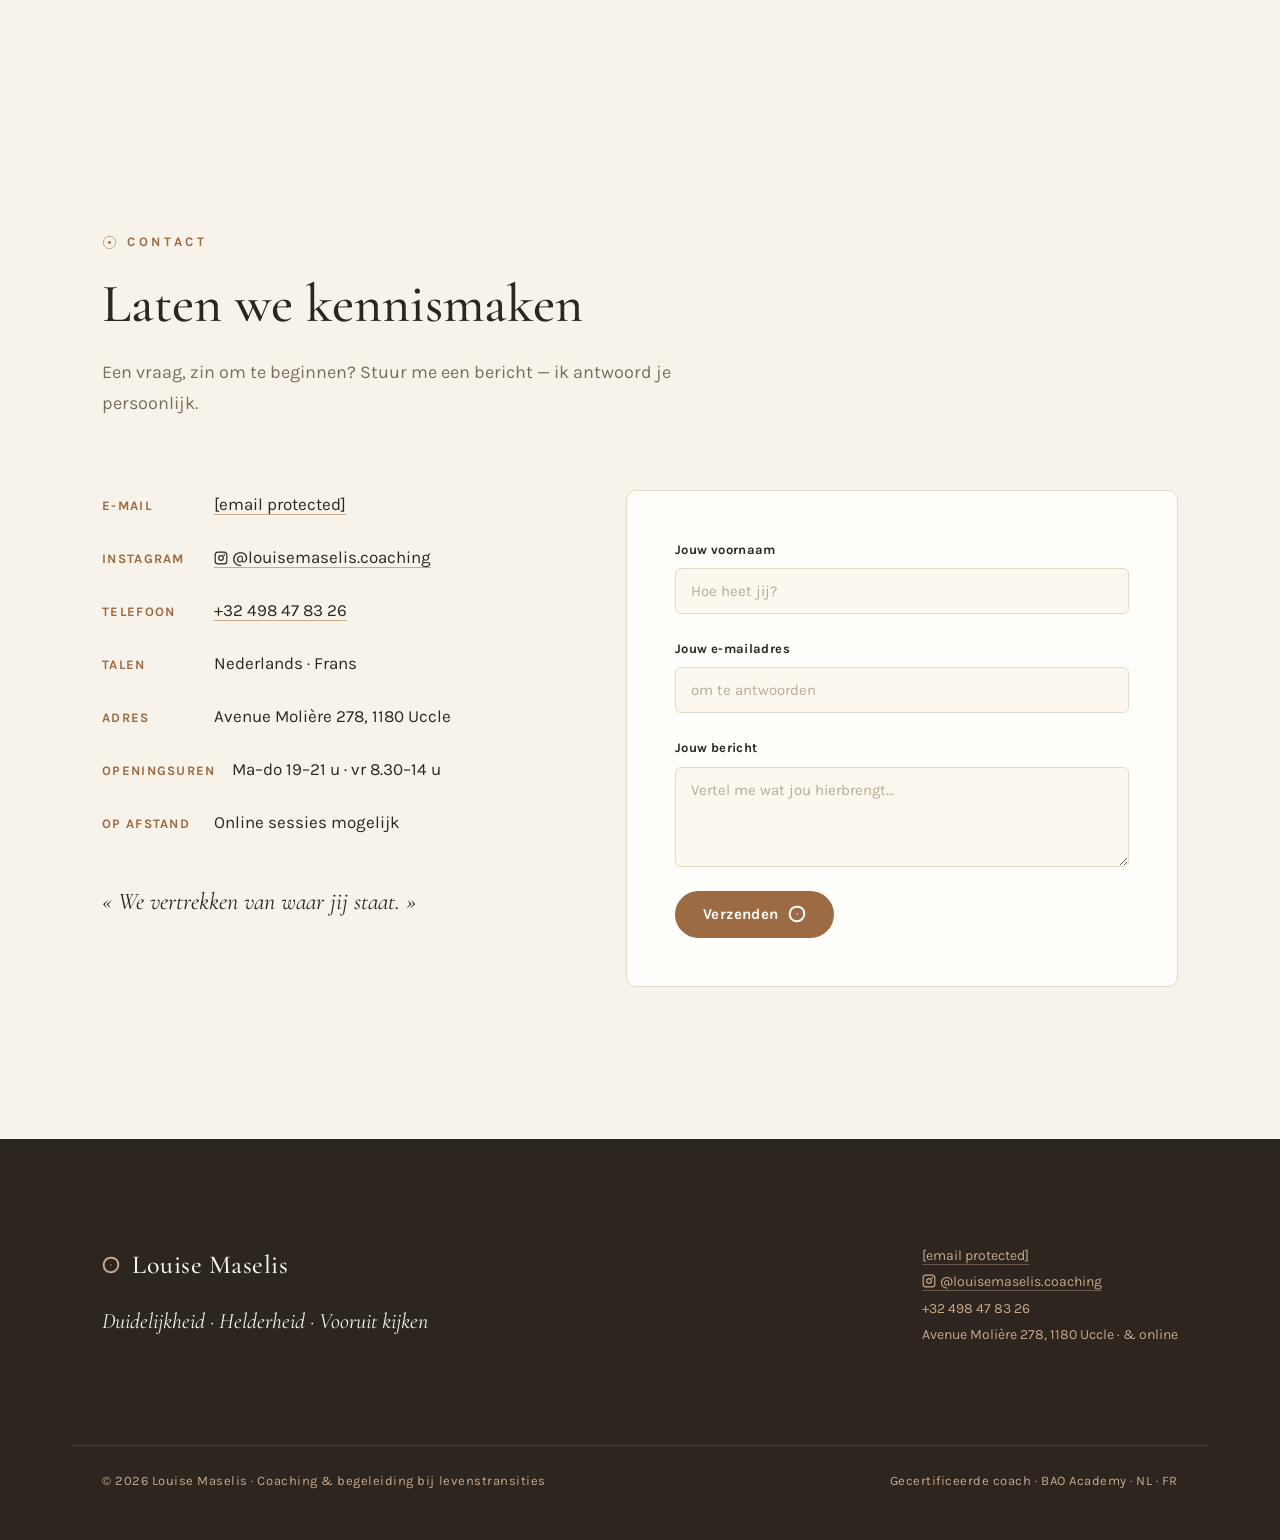
==== commit 912922e9: "FAQ, 4 pages thématiques FR/NL, espace articles, sitemap généré - FAQ sur l'accueil (FR/NL) avec bal" ====
--- a/nl.html
+++ b/nl.html
@@ -85,6 +85,7 @@
       <a class="hide-sm" href="#pourqui">Voor wie</a>
       <a class="hide-sm" href="#seances">De sessies</a>
       <a class="hide-sm" href="#apropos">Over mij</a>
+      <a class="hide-sm" href="#faq">FAQ</a>
       <div style="display:flex;align-items:center;gap:0;border:1.5px solid var(--line);border-radius:999px;overflow:hidden;font-family:var(--sans);font-size:13px;font-weight:700;letter-spacing:0.06em;flex-shrink:0;">
           <a href="/" style="padding:6px 14px;line-height:1.4;color:var(--ink-soft);text-decoration:none;transition:background .15s;">FR</a>
           <span style="padding:6px 14px;line-height:1.4;background:var(--accent);color:var(--white);">NL</span>
@@ -124,7 +125,7 @@
         <div style="position:relative; z-index:1; display:flex; flex-direction:column; align-items:center; gap:28px;">
           <svg width="44" height="44" viewBox="0 0 64 64" style="color:var(--accent);" aria-hidden="true"><path d="M32 6 C47 5 59 17 58 32 C57 47 45 59 30 58 C15 57 5 45 6 30 C7 16 18 5 32 6" fill="none" stroke="currentColor" stroke-width="2.4" stroke-linecap="round"/><circle cx="32" cy="32" r="6" fill="currentColor"/></svg>
           <div style="font-family:var(--serif); font-size:clamp(28px,3.4vw,44px); font-weight:500; font-style:italic; line-height:1.25; color:var(--ink); max-width:16ch;">
-            « One must still have chaos in oneself to be able to give birth to a dancing star. »</div>
+            « Men moet nog chaos in zich hebben om een dansende ster te kunnen baren. »</div>
           <div style="font-family:'Karla',sans-serif; font-size:12px; letter-spacing:0.12em; text-transform:uppercase; color:var(--ink-soft); margin-top:16px;">— Friedrich Nietzsche
           </div>
           <div style="width:48px; height:1.5px; background:var(--accent);"></div>
@@ -209,6 +210,7 @@
         <div class="sun-lg"><svg width="130" height="130" viewBox="0 0 64 64" aria-hidden="true"><path d="M32 6 C47 5 59 17 58 32 C57 47 45 59 30 58 C15 57 5 45 6 30 C7 16 18 5 32 6" fill="none" stroke="currentColor" stroke-width="2.4" stroke-linecap="round"/><circle cx="32" cy="32" r="6" fill="currentColor"/></svg></div>
       </div>
     </div>
+    <div class="themes" id="theme-links"></div>
   </div>
 </section>
 
@@ -365,6 +367,17 @@
 </section>
 
 <!-- ====================== CONTACT ====================== -->
+<section class="section faq-section" id="faq">
+  <div class="wrap">
+    <div class="section__head">
+      <div class="eyebrow">FAQ</div>
+      <h2 data-faq="title"></h2>
+      <p data-faq="intro"></p>
+    </div>
+    <div class="faq" id="faq-list"></div>
+  </div>
+</section>
+
 <section class="section" id="contact">
   <div class="wrap">
     <div class="section__head">
@@ -413,6 +426,7 @@
       <span data-contact="address">Avenue Molière 278, 1180 Uccle</span> · &amp; online
     </div>
   </div>
+  <nav class="wrap foot__themes" id="footer-themes" aria-label="Begeleidingen"></nav>
   <div class="wrap foot__bottom">
     <span>© 2026 Louise Maselis · Coaching &amp; begeleiding bij levenstransities</span>
     <span>Gecertificeerde coach · BAO Academy · NL · FR</span>
--- a/site.css
+++ b/site.css
@@ -255,3 +255,53 @@
 .foot__meta { font-size: 14px; line-height: 1.9; }
 .foot__meta a { color: var(--argile); text-decoration: none; border-bottom: 1px solid rgba(201,169,137,0.4); }
 .foot__bottom { margin-top: var(--s-6); padding-top: var(--s-3); border-top: 1px solid rgba(201,169,137,0.2); font-size: 13px; letter-spacing: 0.04em; display: flex; justify-content: space-between; flex-wrap: wrap; gap: var(--s-2); }
+
+/* ====================== FAQ ====================== */
+.faq-section { border-top: 1px solid var(--line); }
+.faq { max-width: 860px; border-top: 1px solid var(--line); }
+.faq details { border-bottom: 1px solid var(--line); }
+.faq summary {
+  cursor: pointer; list-style: none; position: relative;
+  padding: 22px 44px 22px 0;
+  font-family: var(--serif); font-size: 24px; line-height: 1.3; color: var(--ink);
+}
+.faq summary::-webkit-details-marker { display: none; }
+.faq summary::after {
+  content: '+'; position: absolute; right: 6px; top: 16px;
+  font-family: var(--sans); font-size: 28px; color: var(--accent); transition: transform .2s ease;
+}
+.faq details[open] summary::after { transform: rotate(45deg); }
+.faq details p { margin: 0 0 22px; color: var(--ink-soft); font-size: 17px; line-height: 1.7; max-width: 70ch; }
+@media (max-width: 560px) { .faq summary { font-size: 20px; } }
+
+/* ====================== LIENS THÉMATIQUES ====================== */
+.themes { display: flex; flex-wrap: wrap; align-items: center; gap: 12px; margin-top: var(--s-5); }
+.themes__label { font-family: var(--sans); font-size: 14px; font-weight: 700; color: var(--ink-soft); margin-right: 4px; }
+.themes a {
+  display: inline-flex; align-items: center; gap: 8px;
+  padding: 10px 18px; border: 1.5px solid var(--line); border-radius: 999px;
+  background: var(--white); color: var(--ink); text-decoration: none;
+  font-family: var(--sans); font-size: 15px; font-weight: 600;
+  transition: border-color .15s ease, color .15s ease;
+}
+.themes a:hover { border-color: var(--accent); color: var(--accent); }
+.foot__themes { display: flex; flex-wrap: wrap; gap: 8px 22px; padding-top: var(--s-3); font-size: 14px; }
+.foot__themes a { color: inherit; text-decoration: none; opacity: .85; }
+.foot__themes a:hover { opacity: 1; text-decoration: underline; }
+
+/* ====================== PAGES THÉMATIQUES ====================== */
+.theme-hero h1 { font-size: clamp(38px, 5vw, 64px); line-height: 1.08; margin: 14px 0 0; }
+.theme-hero .lede { max-width: 56ch; }
+.crumbs { font-family: var(--sans); font-size: 13px; color: var(--ink-soft); margin-bottom: var(--s-3); }
+.crumbs a { color: inherit; }
+.prose { max-width: 860px; }
+.prose h2 { font-size: clamp(30px, 3.6vw, 42px); line-height: 1.12; margin: 0 0 20px; }
+.prose h3 { font-size: 26px; margin: 28px 0 12px; }
+.prose p { color: var(--ink-soft); font-size: 18px; line-height: 1.7; margin: 0 0 16px; }
+.prose a { color: var(--accent); }
+.prose ul.check { list-style: none; padding: 0; margin: 8px 0 16px; display: grid; gap: 14px; }
+.prose ul.check li { position: relative; padding-left: 30px; font-size: 18px; line-height: 1.6; color: var(--ink); }
+.prose ul.check li::before {
+  content: ''; position: absolute; left: 0; top: 6px; width: 16px; height: 16px;
+  background: url("data:image/svg+xml,%3Csvg xmlns='http://www.w3.org/2000/svg' viewBox='0 0 64 64'%3E%3Cpath d='M32 6 C47 5 59 17 58 32 C57 47 45 59 30 58 C15 57 5 45 6 30 C7 16 18 5 32 6' fill='none' stroke='%239C6B43' stroke-width='3.2' stroke-linecap='round'/%3E%3Ccircle cx='32' cy='32' r='7' fill='%239C6B43'/%3E%3C/svg%3E") no-repeat center/contain;
+}
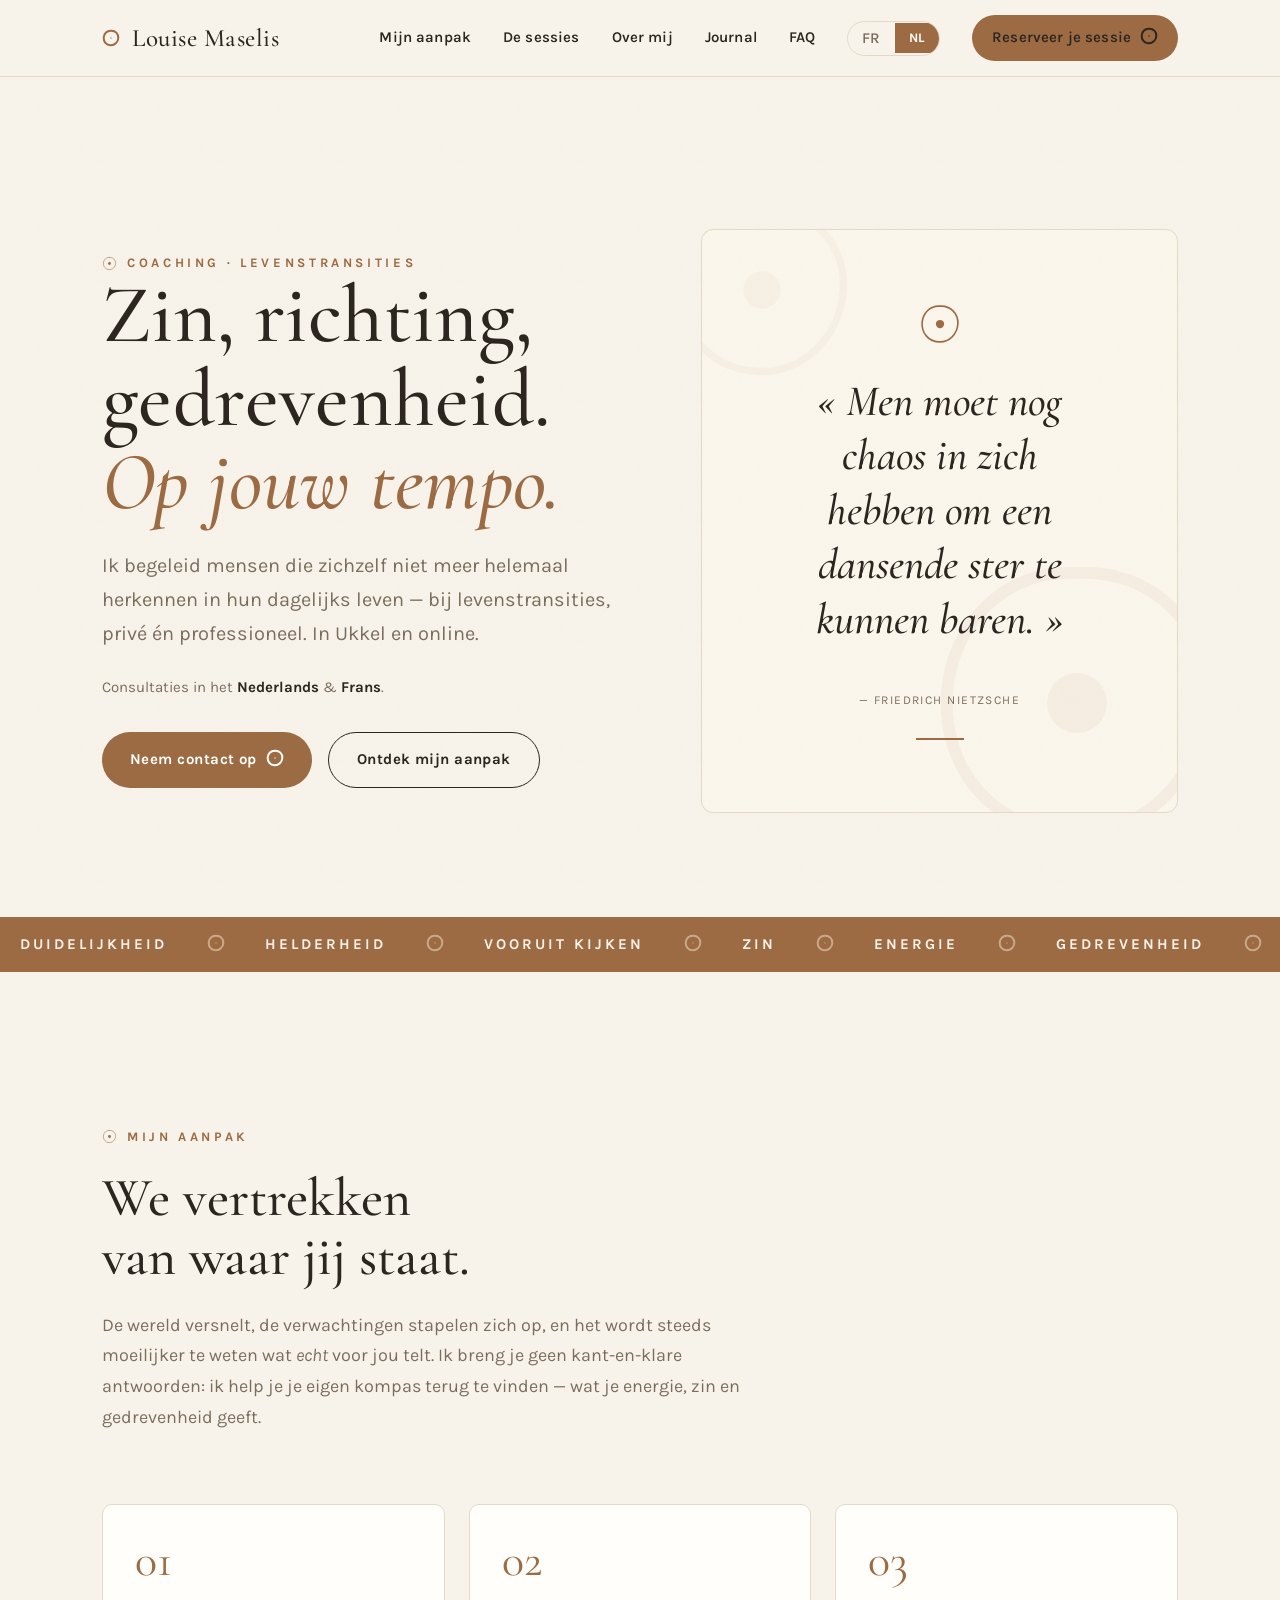
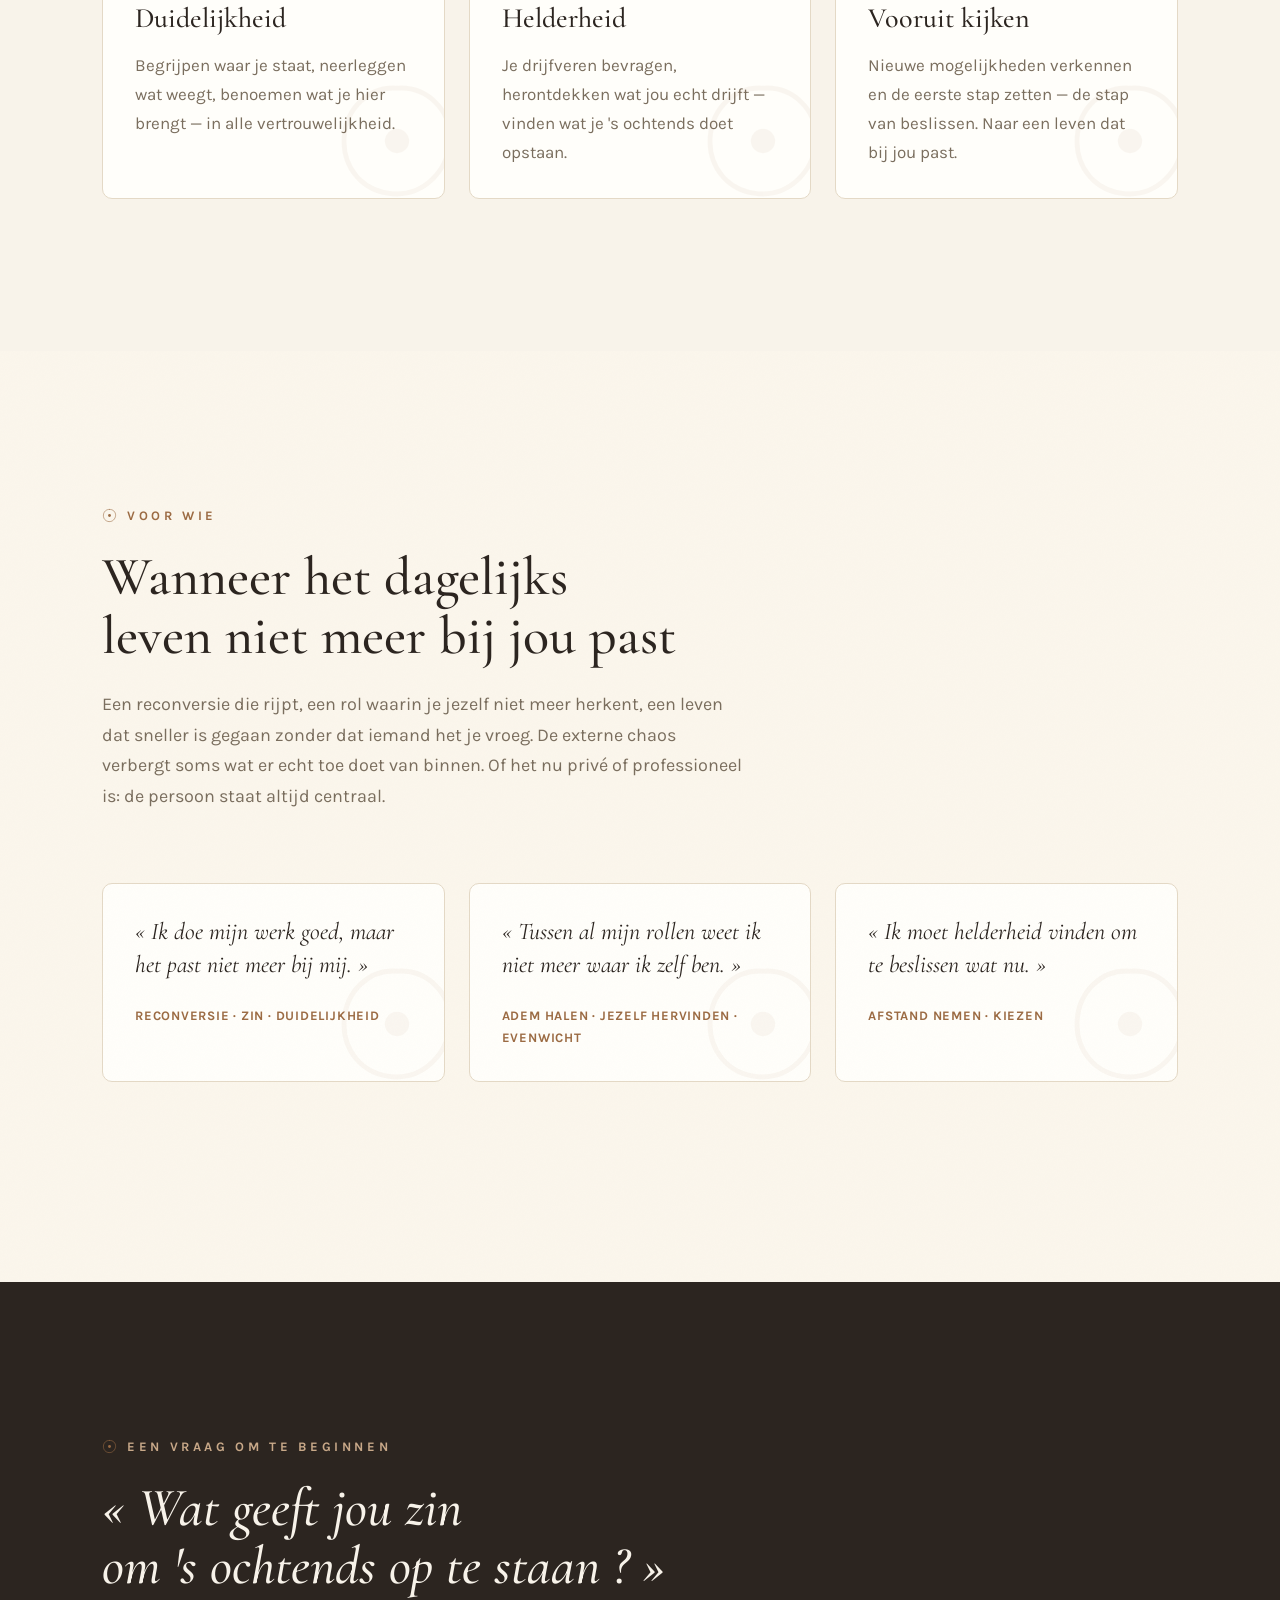
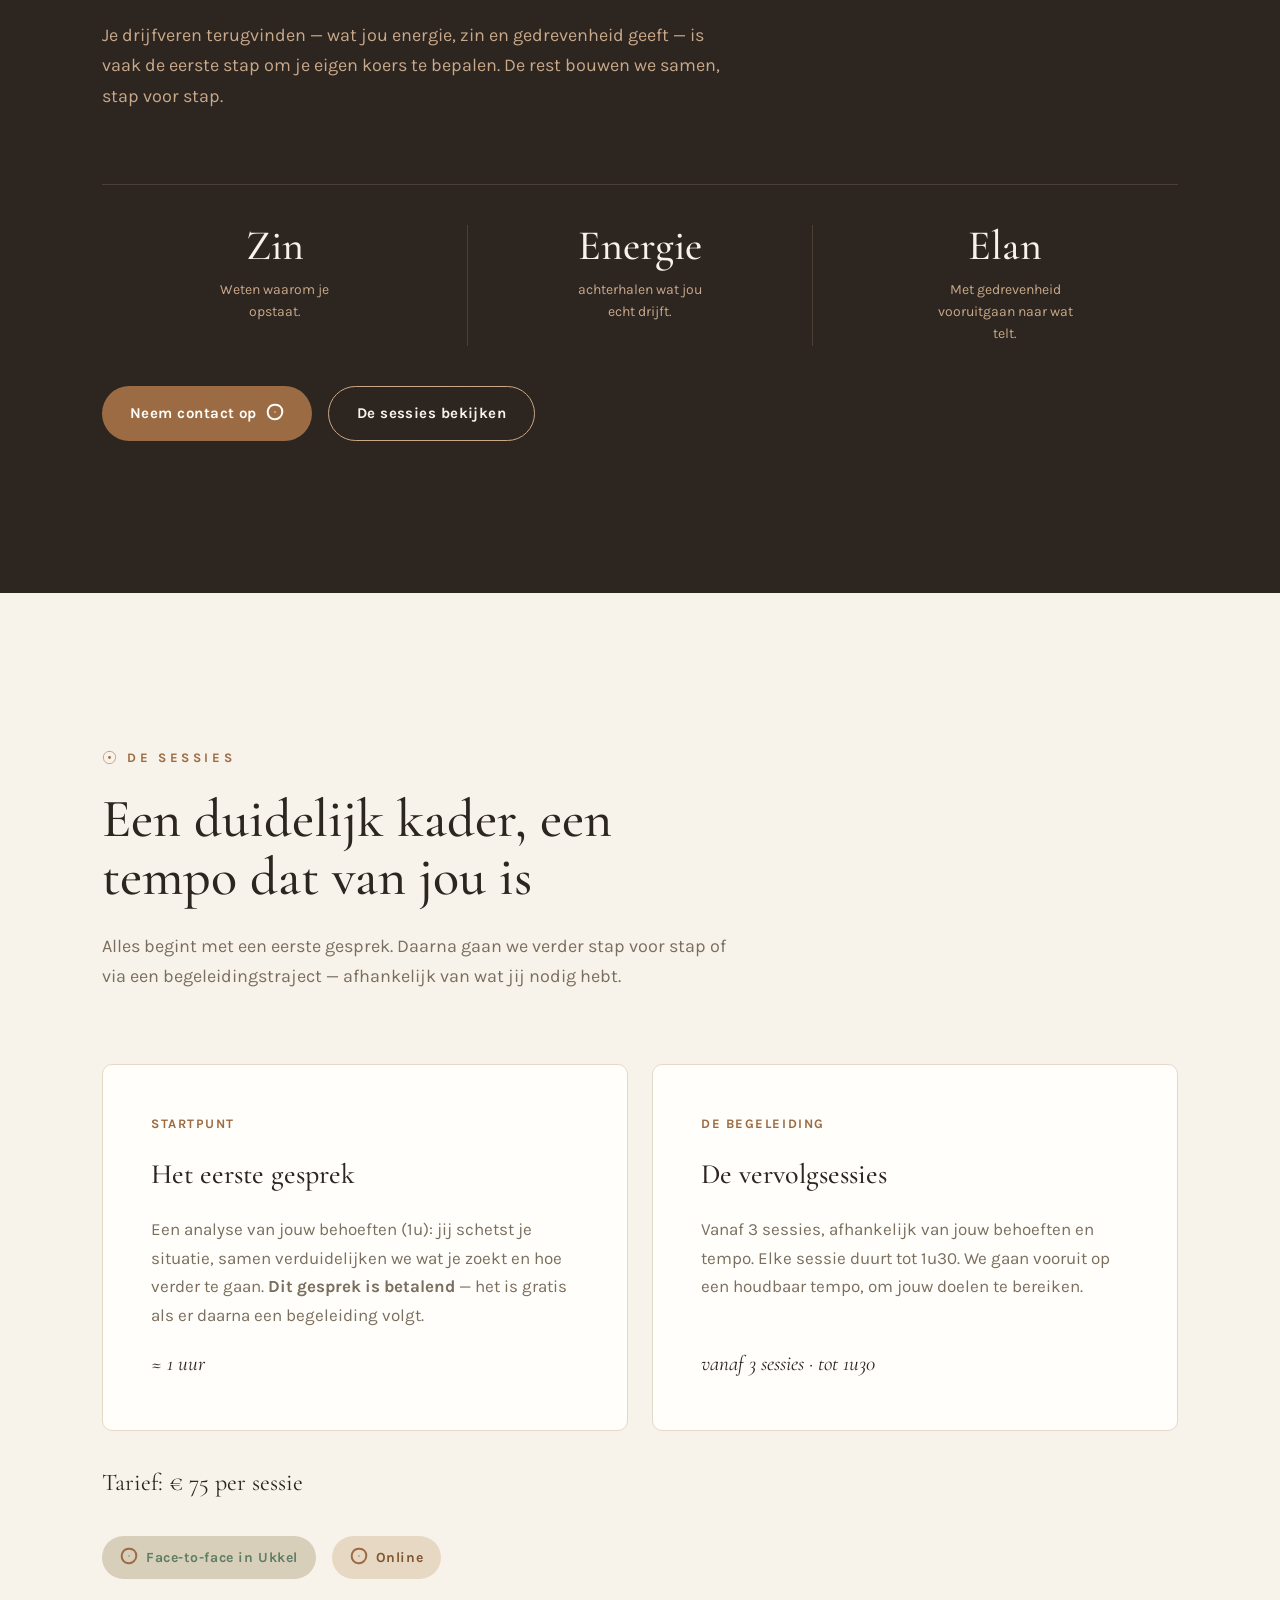
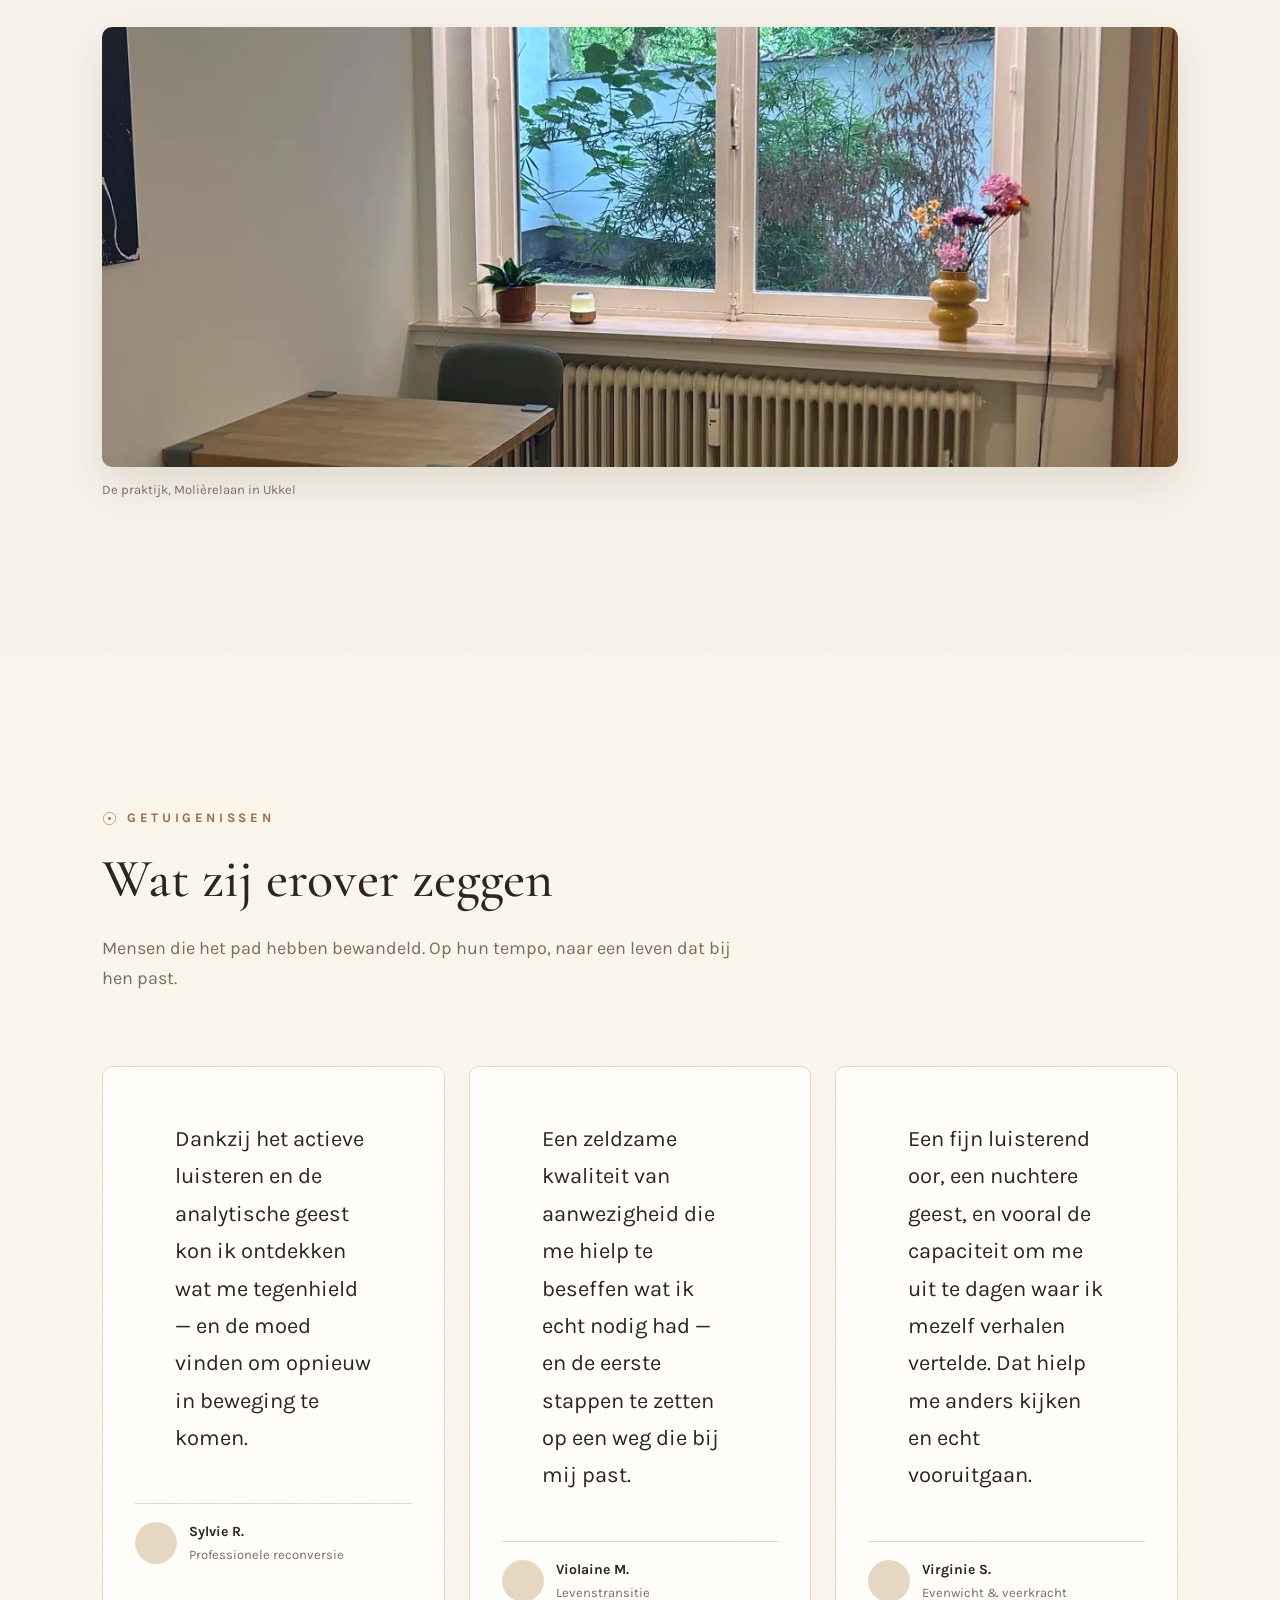
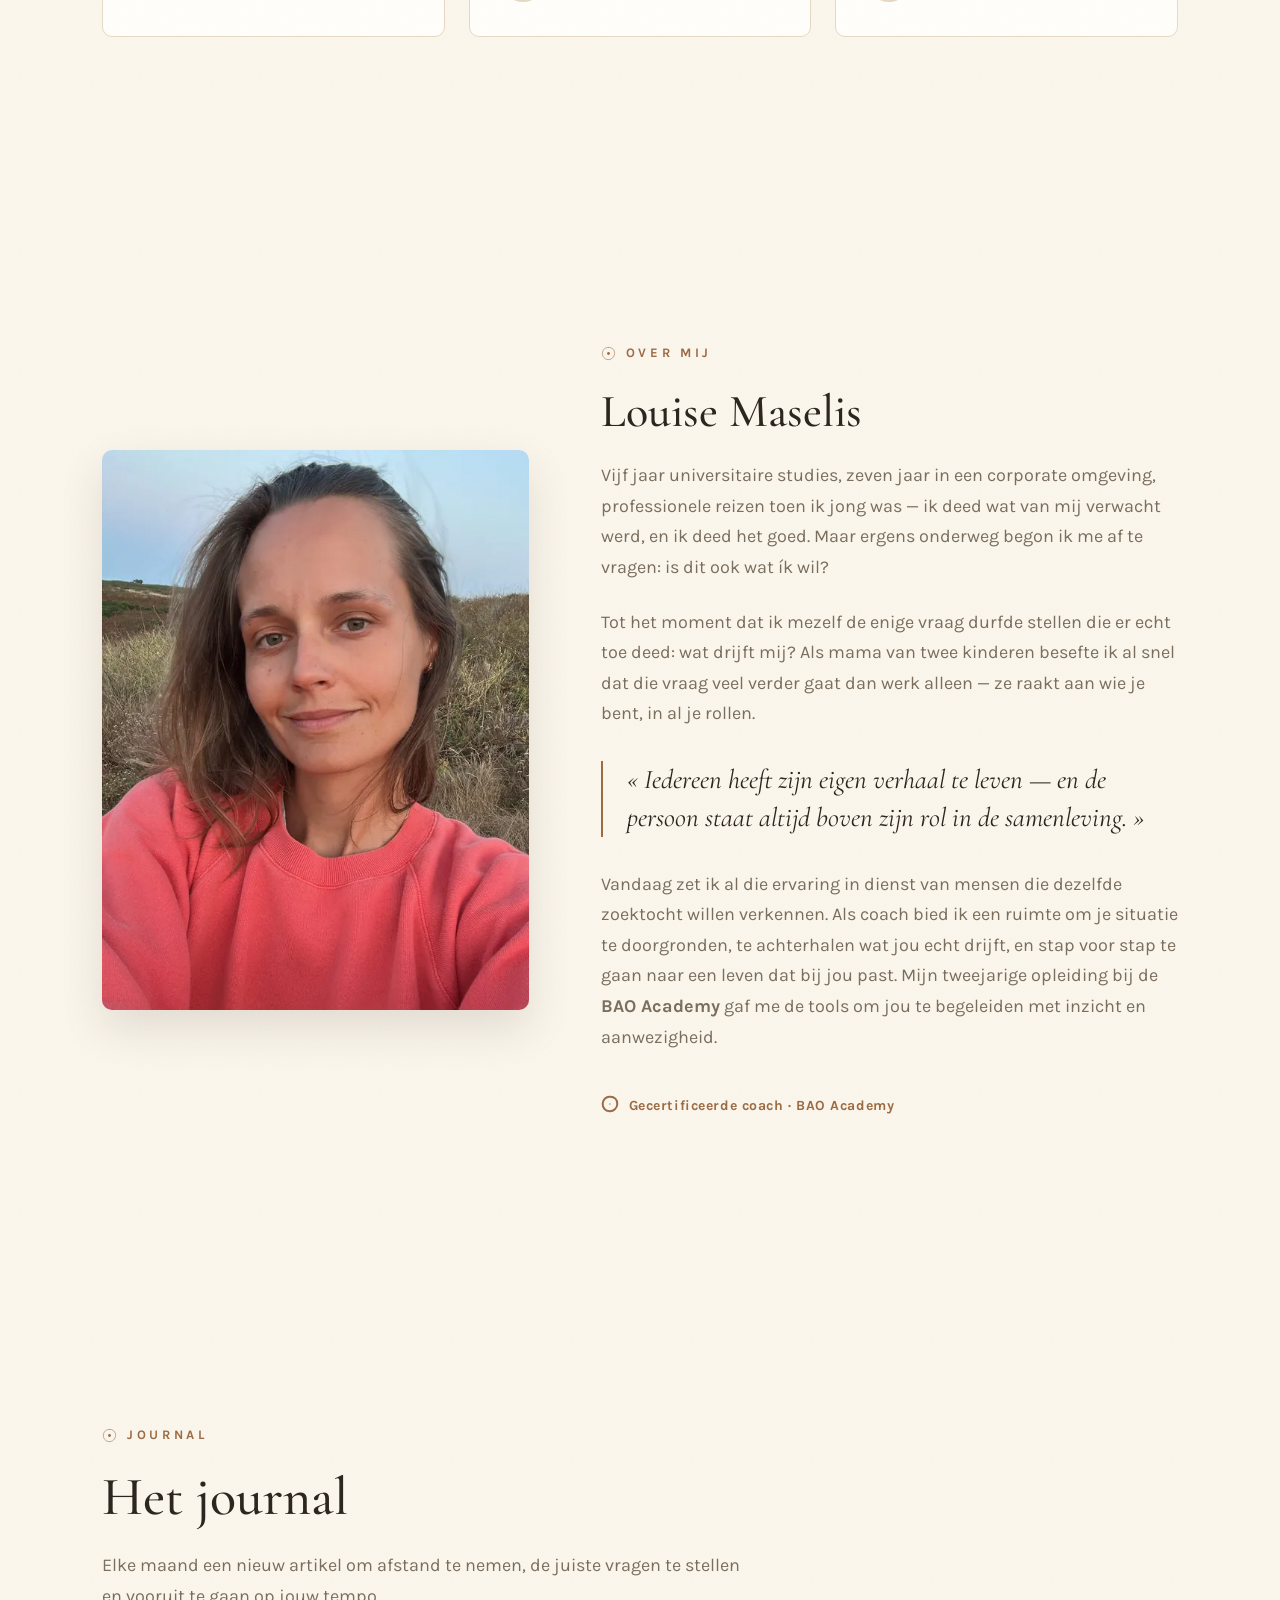
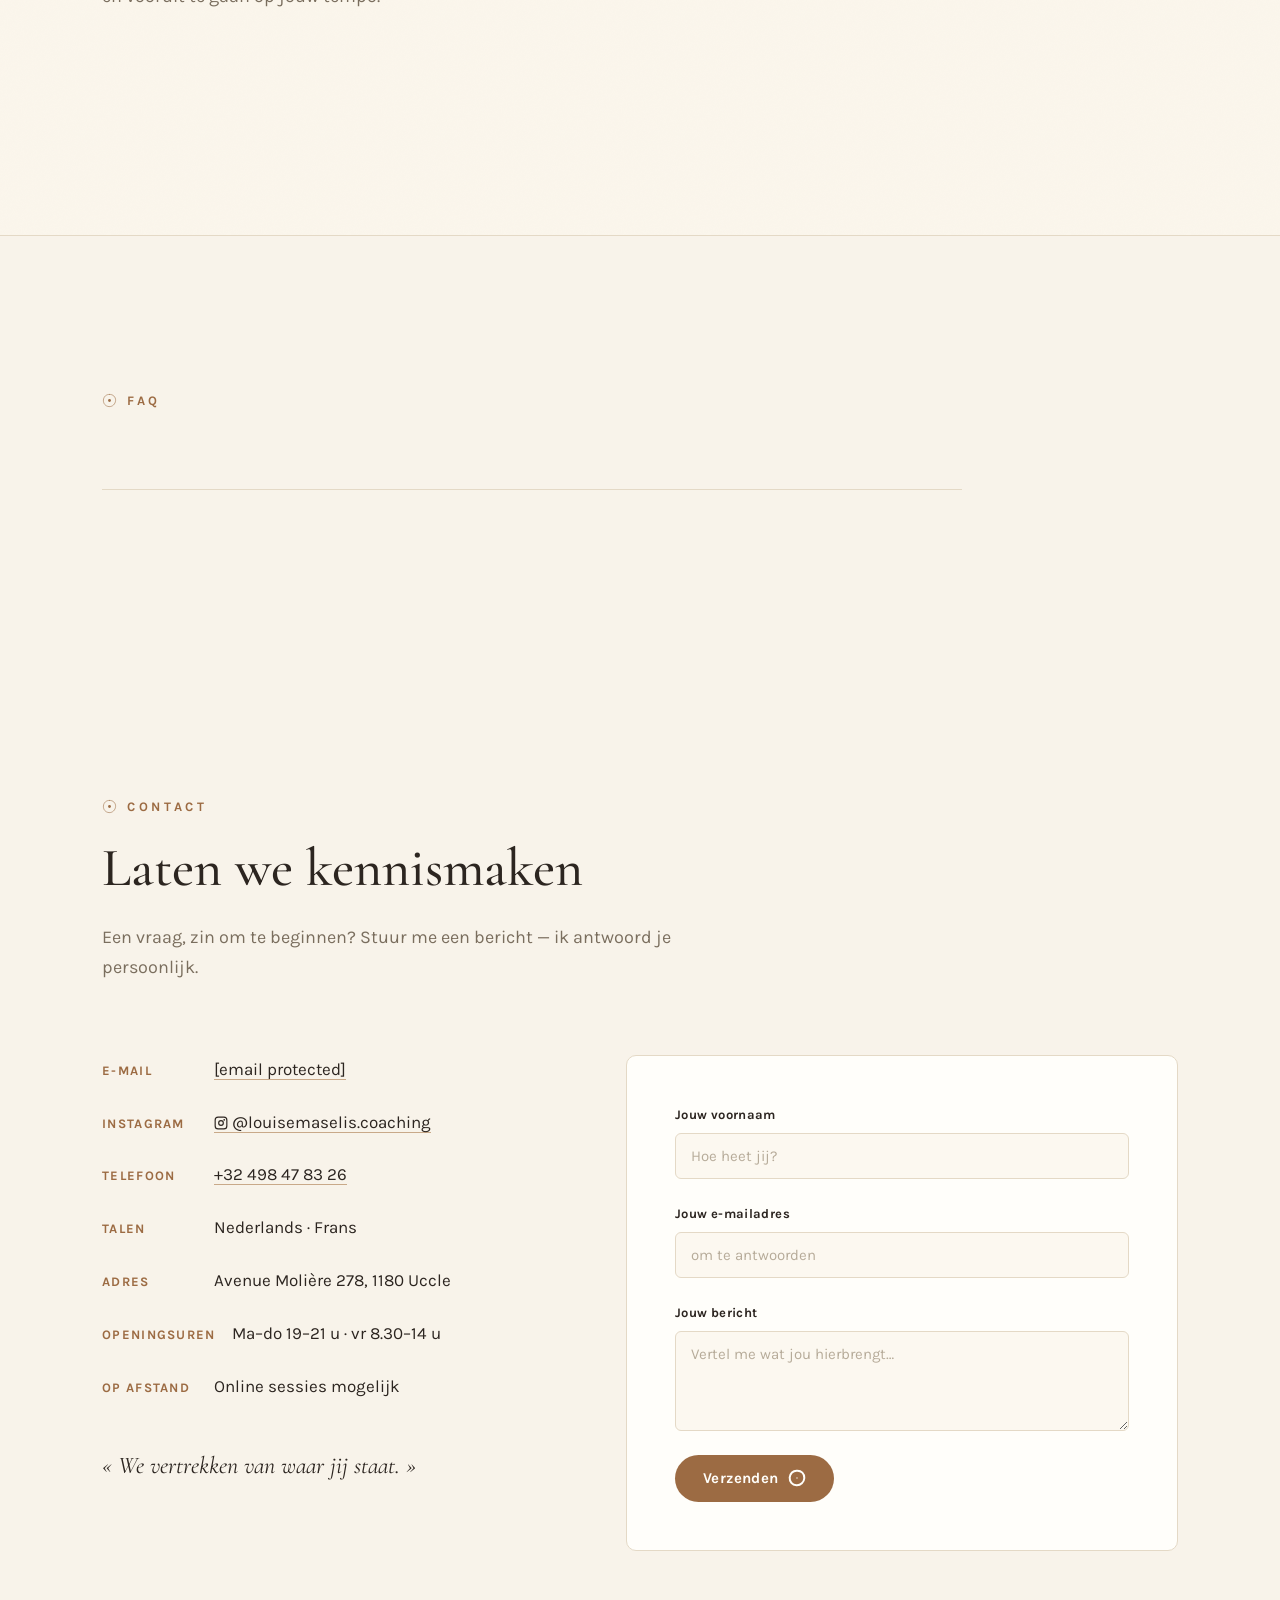
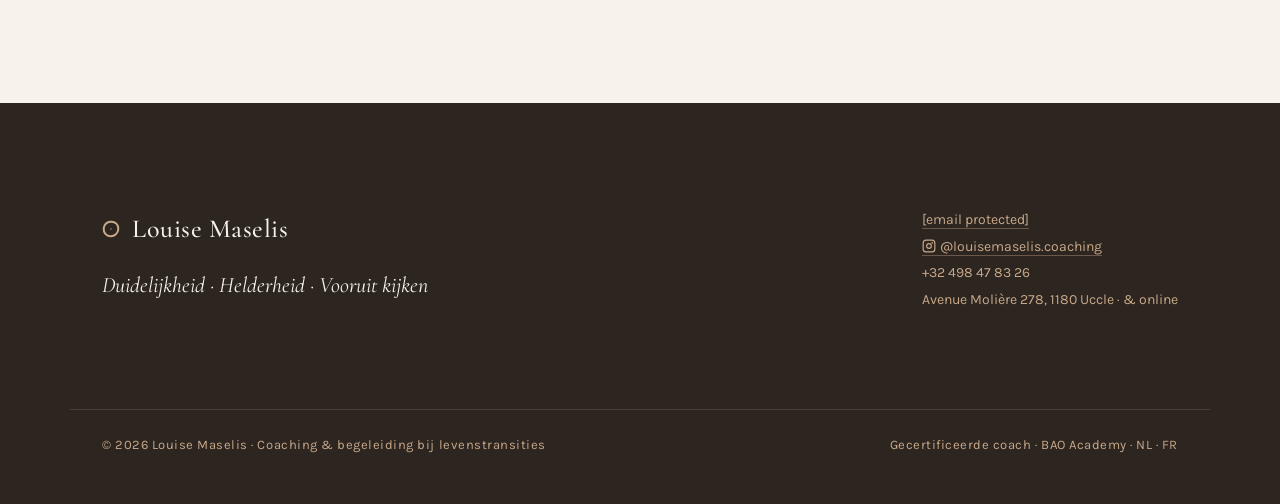
==== commit 52067c52: "Journal FR/NL : premier article, section sur l'accueil, lien dans le menu - /journal et /nl/journal," ====
--- a/nl.html
+++ b/nl.html
@@ -85,6 +85,7 @@
       <a class="hide-sm" href="#pourqui">Voor wie</a>
       <a class="hide-sm" href="#seances">De sessies</a>
       <a class="hide-sm" href="#apropos">Over mij</a>
+      <a class="hide-sm" href="/nl/journal">Journal</a>
       <a class="hide-sm" href="#faq">FAQ</a>
       <div style="display:flex;align-items:center;gap:0;border:1.5px solid var(--line);border-radius:999px;overflow:hidden;font-family:var(--sans);font-size:13px;font-weight:700;letter-spacing:0.06em;flex-shrink:0;">
           <a href="/" style="padding:6px 14px;line-height:1.4;color:var(--ink-soft);text-decoration:none;transition:background .15s;">FR</a>
@@ -367,6 +368,17 @@
 </section>
 
 <!-- ====================== CONTACT ====================== -->
+<section class="section section--soft grain journal-section" id="journal">
+  <div class="wrap">
+    <div class="section__head">
+      <div class="eyebrow">Journal</div>
+      <h2>Het journal</h2>
+      <p>Elke maand een nieuw artikel om afstand te nemen, de juiste vragen te stellen en vooruit te gaan op jouw tempo.</p>
+    </div>
+    <div class="journal-grid" id="journal-teaser"></div>
+  </div>
+</section>
+
 <section class="section faq-section" id="faq">
   <div class="wrap">
     <div class="section__head">
--- a/site.css
+++ b/site.css
@@ -305,3 +305,34 @@
   content: ''; position: absolute; left: 0; top: 6px; width: 16px; height: 16px;
   background: url("data:image/svg+xml,%3Csvg xmlns='http://www.w3.org/2000/svg' viewBox='0 0 64 64'%3E%3Cpath d='M32 6 C47 5 59 17 58 32 C57 47 45 59 30 58 C15 57 5 45 6 30 C7 16 18 5 32 6' fill='none' stroke='%239C6B43' stroke-width='3.2' stroke-linecap='round'/%3E%3Ccircle cx='32' cy='32' r='7' fill='%239C6B43'/%3E%3C/svg%3E") no-repeat center/contain;
 }
+
+/* ====================== JOURNAL ====================== */
+.journal-grid { display: grid; grid-template-columns: repeat(auto-fill, minmax(320px, 1fr)); gap: var(--s-3); }
+.journal-card {
+  background: var(--white); border: 1px solid var(--line); border-radius: 10px;
+  padding: var(--s-4); display: flex; flex-direction: column; gap: 10px;
+}
+.journal-card__date { margin: 0; font-family: var(--sans); font-size: 12px; font-weight: 700; letter-spacing: .14em; text-transform: uppercase; color: var(--accent); }
+.journal-card h3 { margin: 0; font-size: 26px; line-height: 1.2; }
+.journal-card h3 a { color: var(--ink); text-decoration: none; }
+.journal-card h3 a:hover { color: var(--accent); }
+.journal-card p { margin: 0; color: var(--ink-soft); line-height: 1.6; }
+.journal-card__more { margin-top: auto; padding-top: 6px; color: var(--accent); font-weight: 700; text-decoration: none; font-family: var(--sans); font-size: 14px; }
+.journal-all { grid-column: 1 / -1; margin: var(--s-2) 0 0; }
+.author-box {
+  display: flex; gap: 20px; align-items: center; margin-top: var(--s-6);
+  padding: var(--s-4); border: 1px solid var(--line); border-radius: 10px; background: var(--white);
+}
+.author-box img { width: 88px; height: 88px; border-radius: 50%; object-fit: cover; object-position: center 25%; flex-shrink: 0; }
+.author-box p { margin: 0 0 6px; font-size: 16px; }
+.author-box__name { font-family: var(--serif); font-size: 22px !important; color: var(--ink) !important; }
+@media (max-width: 560px) { .author-box { flex-direction: column; align-items: flex-start; } .journal-grid { grid-template-columns: 1fr; } }
+
+/* Menu : 6 liens sans retour à la ligne ; « Pour qui » masqué sur les écrans moyens */
+.nav__links a, .brand b { white-space: nowrap; }
+@media (max-width: 1240px) { .nav__links { gap: var(--s-3); } }
+@media (max-width: 1340px) { .nav__links a[href="#pourqui"] { display: none; } }
+@media (max-width: 1080px) { .nav__links a[href="#approche"] { display: none; } }
+.theme-hero { padding-bottom: var(--s-6); }
+.nav__in { gap: var(--s-3); }
+@media (max-width: 980px) { .nav__links a[href="#apropos"], .nav__links a[href="#faq"] { display: none; } }
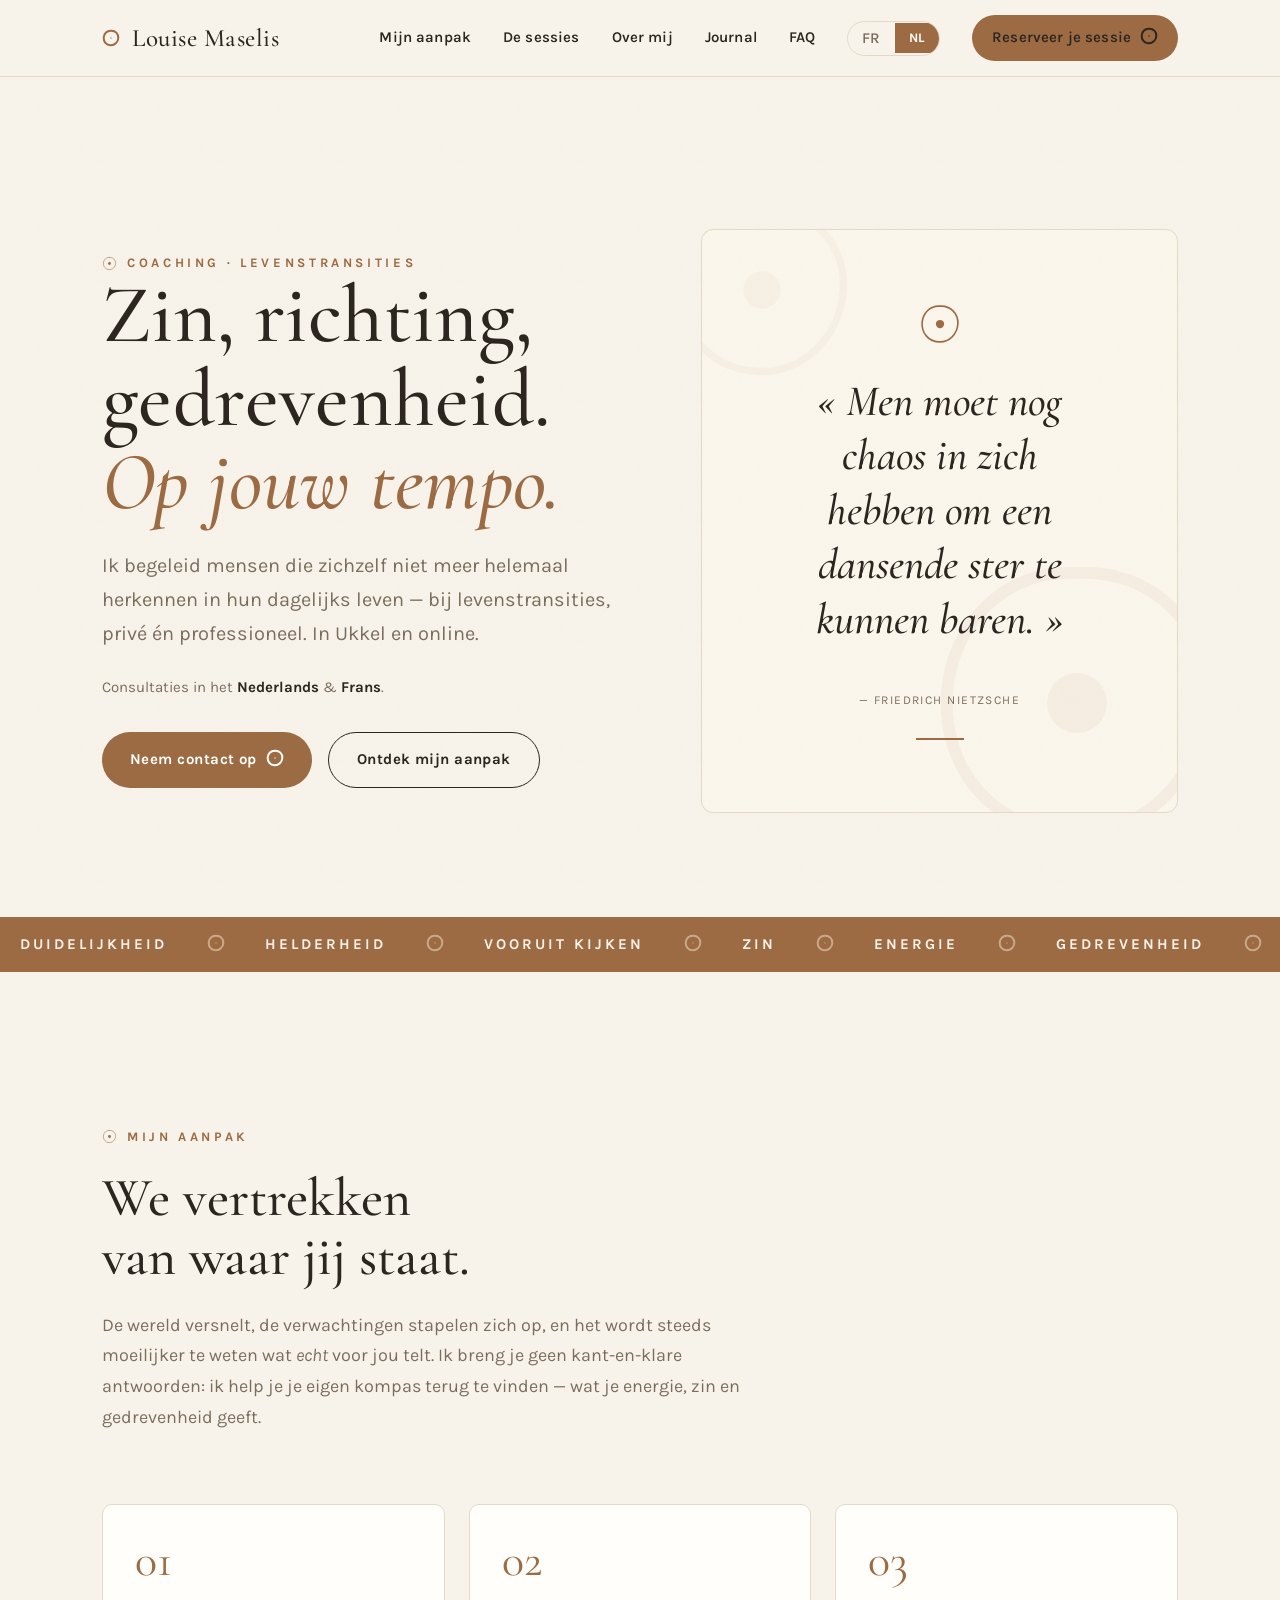
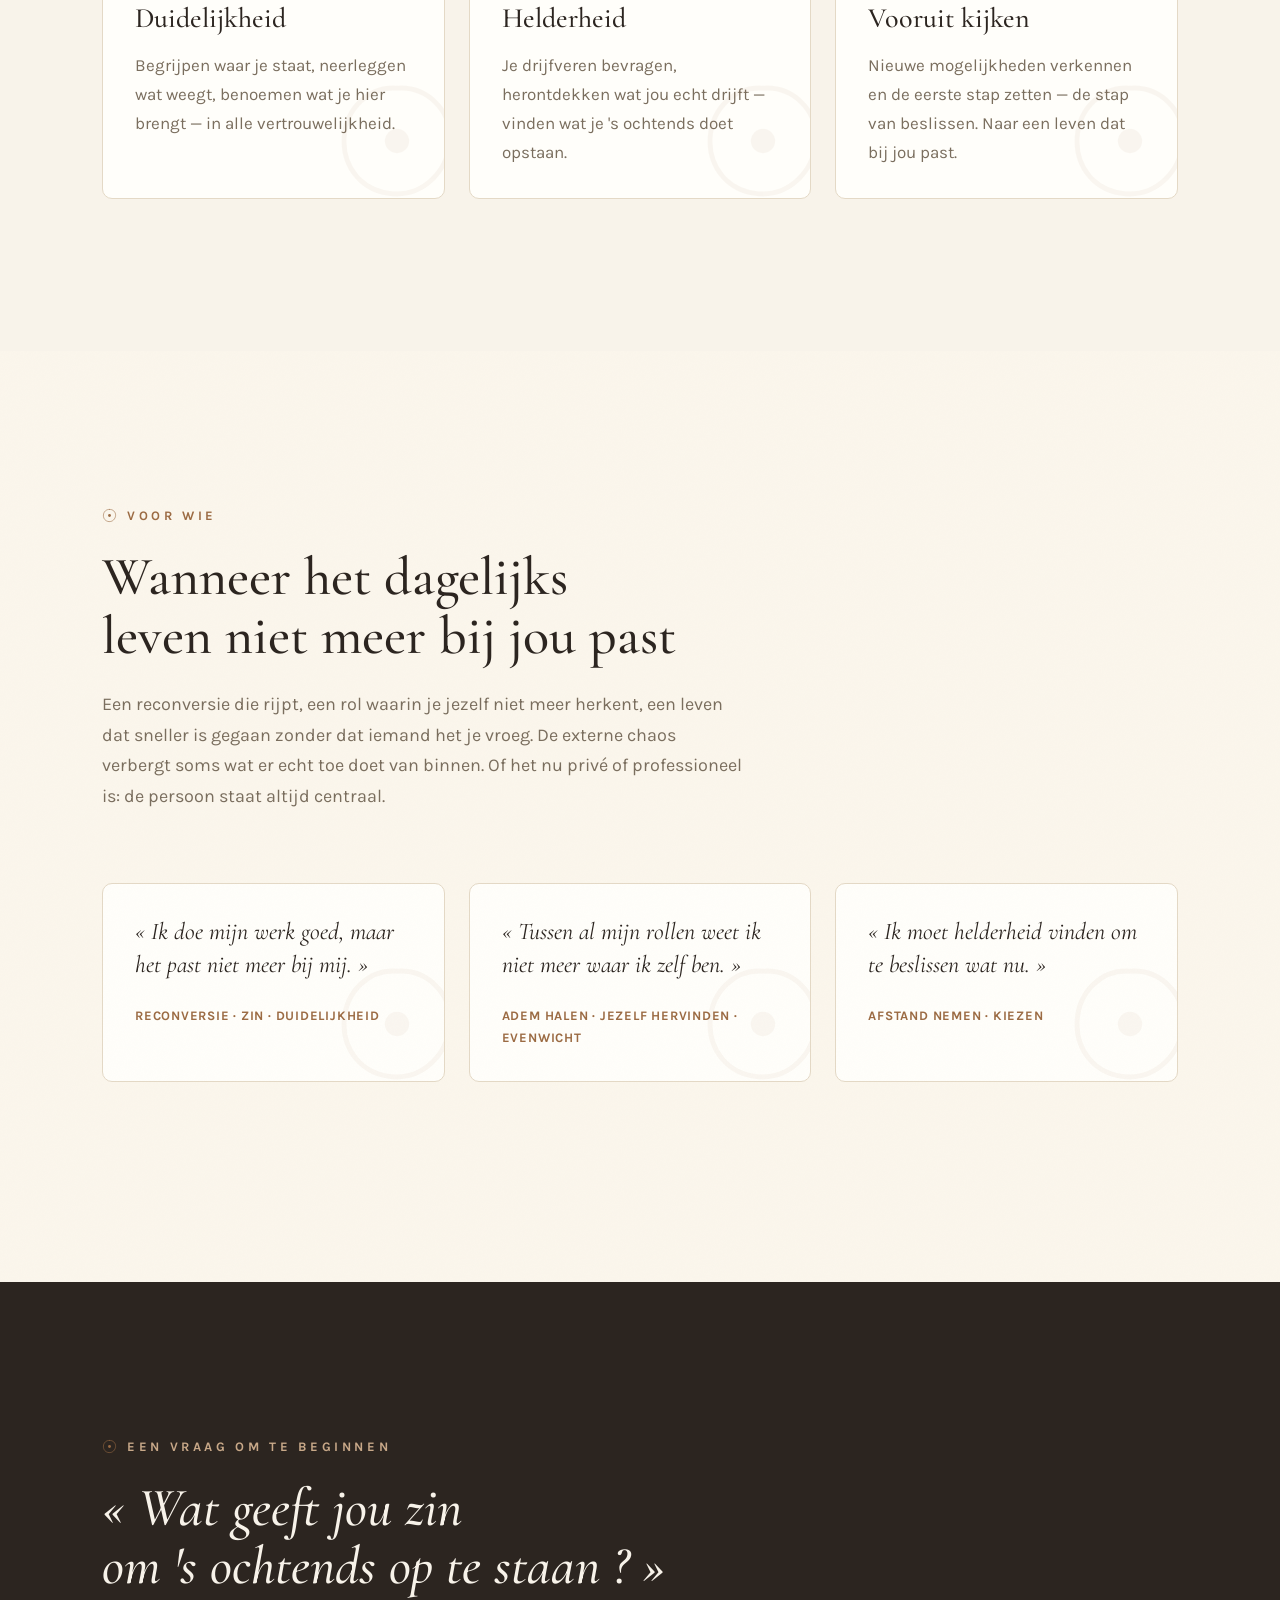
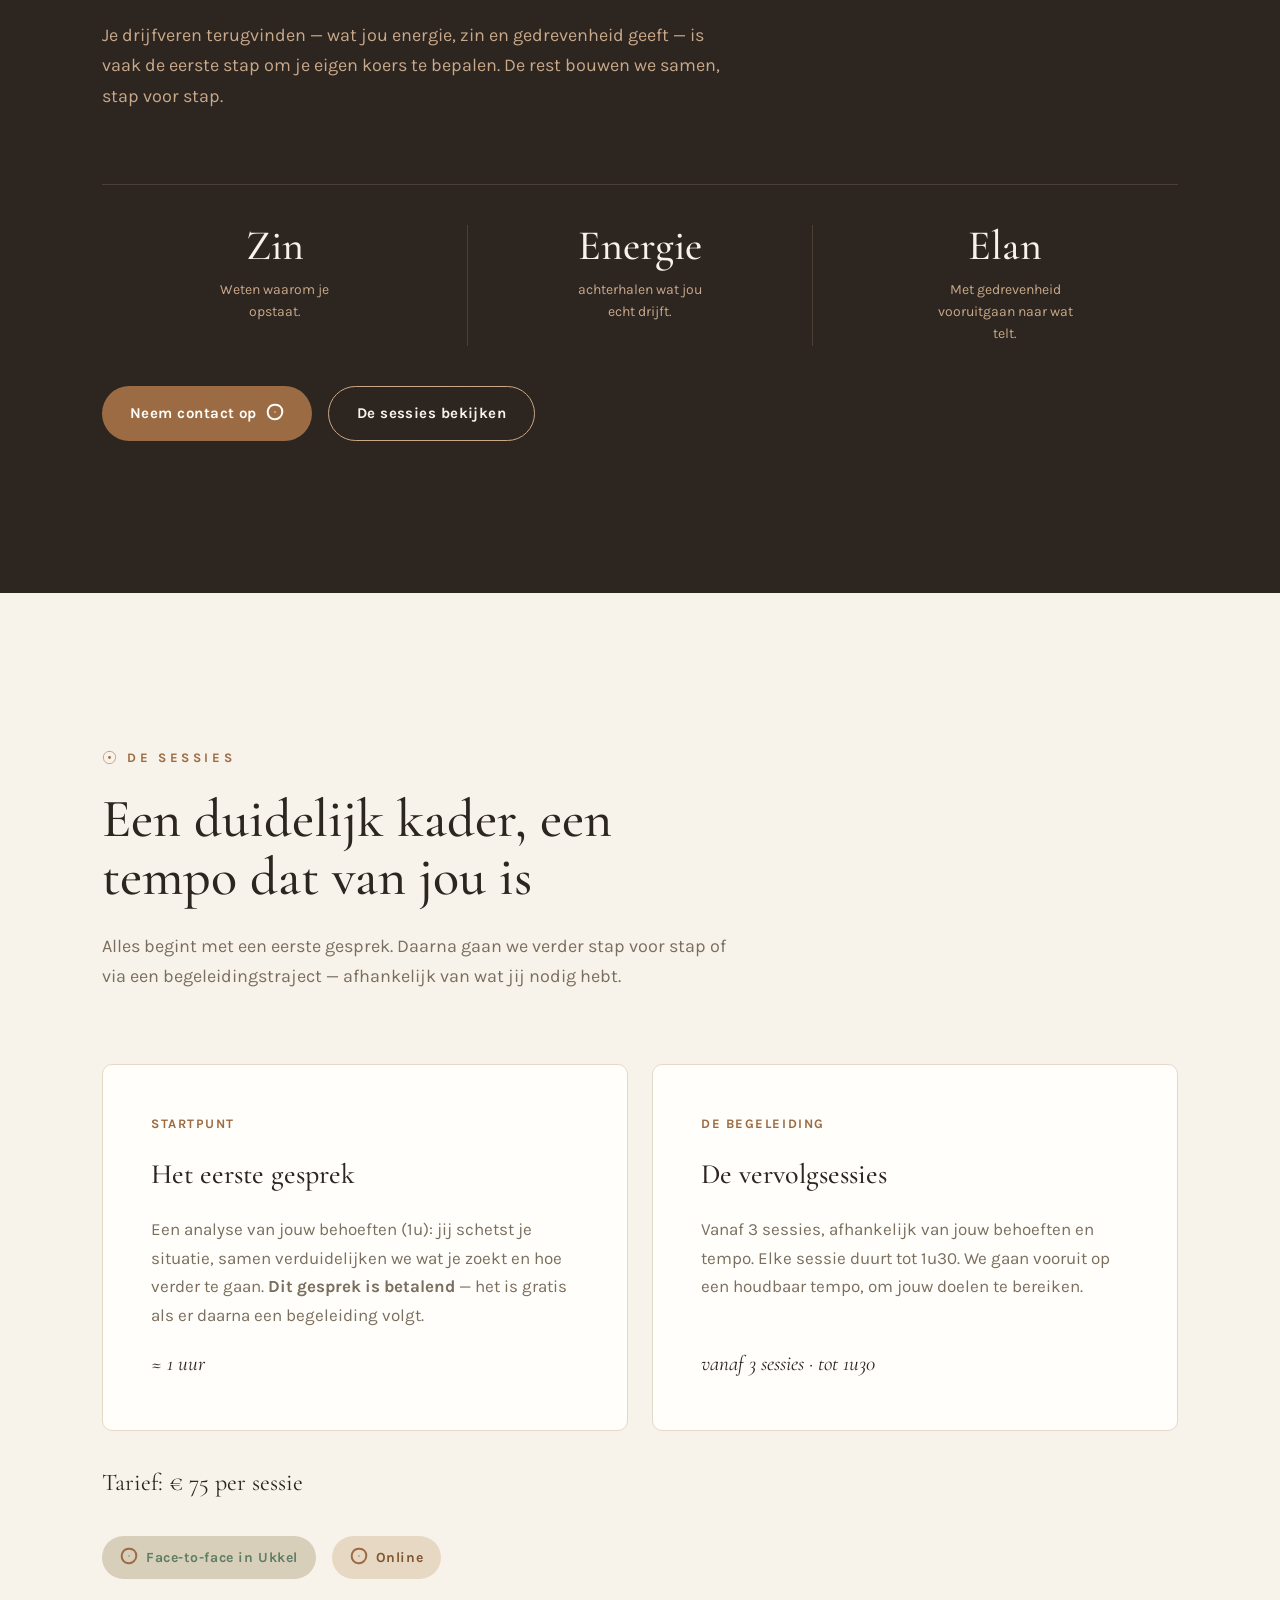
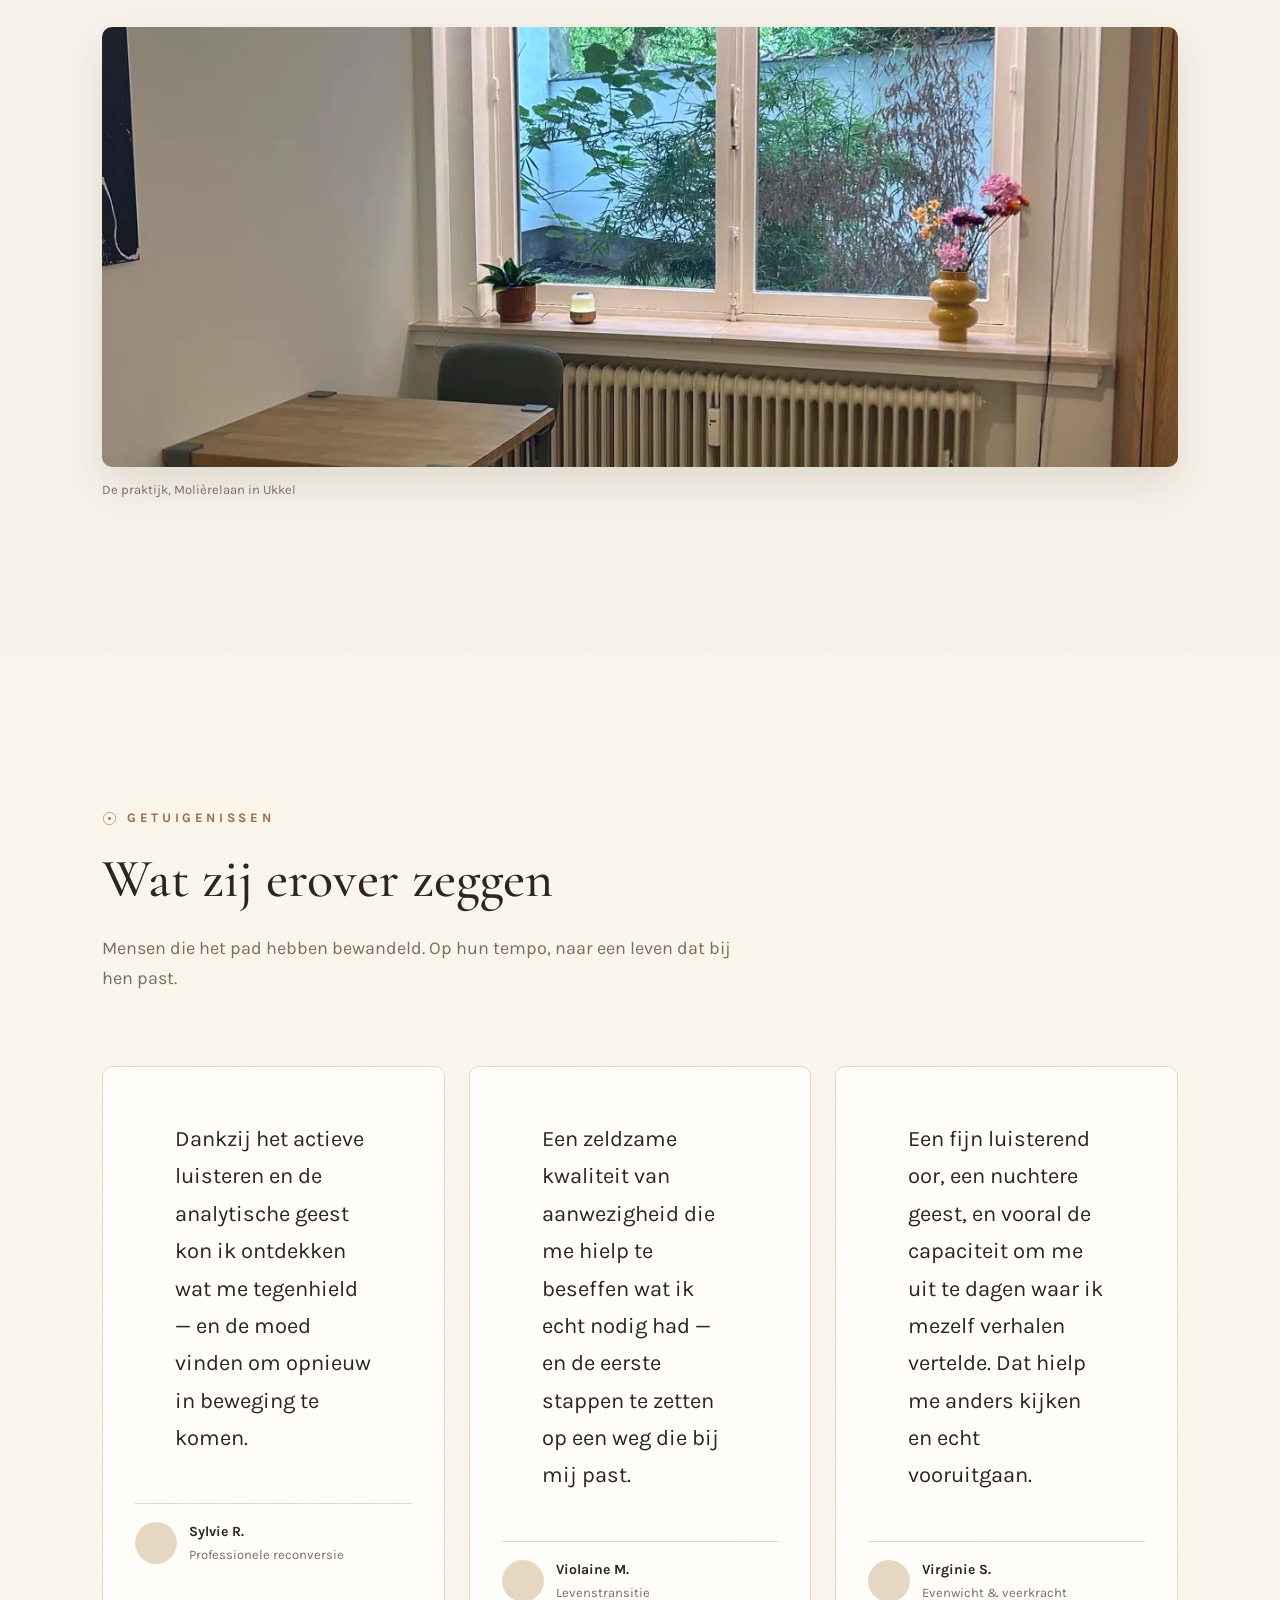
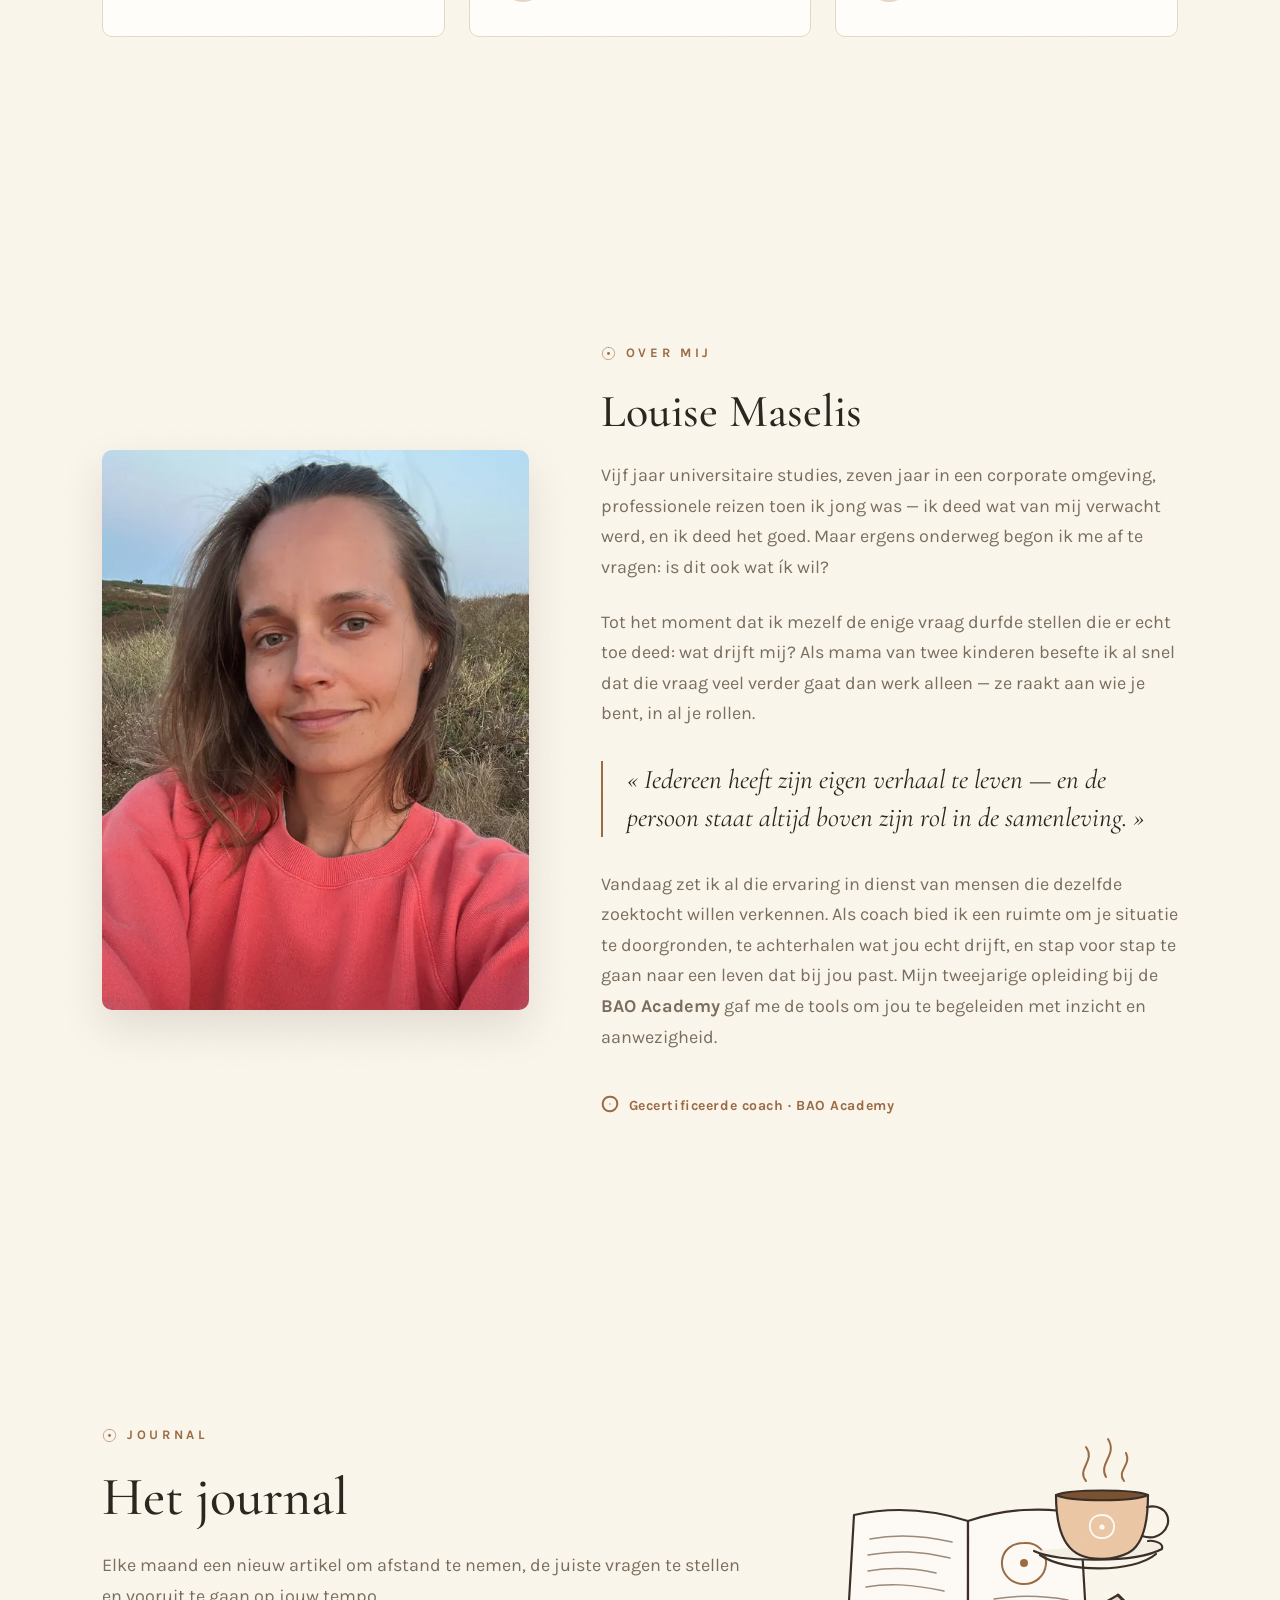
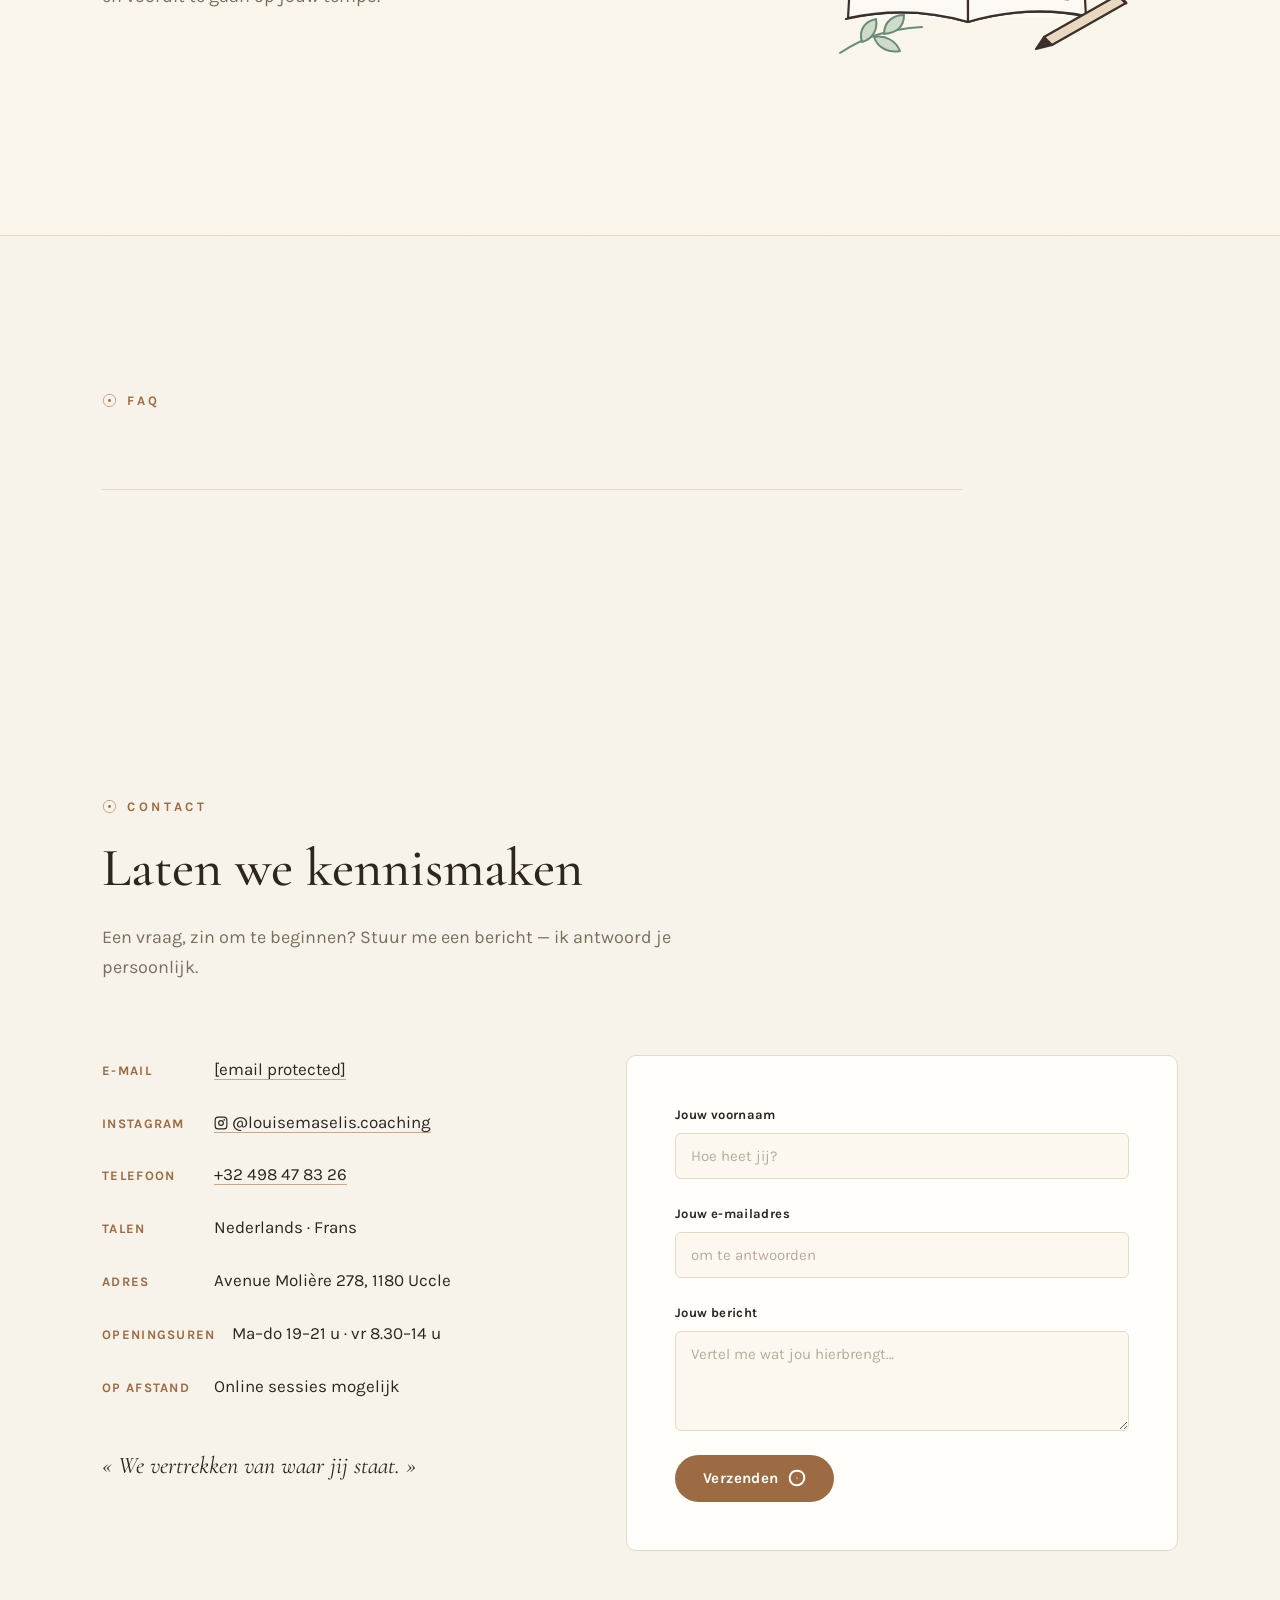
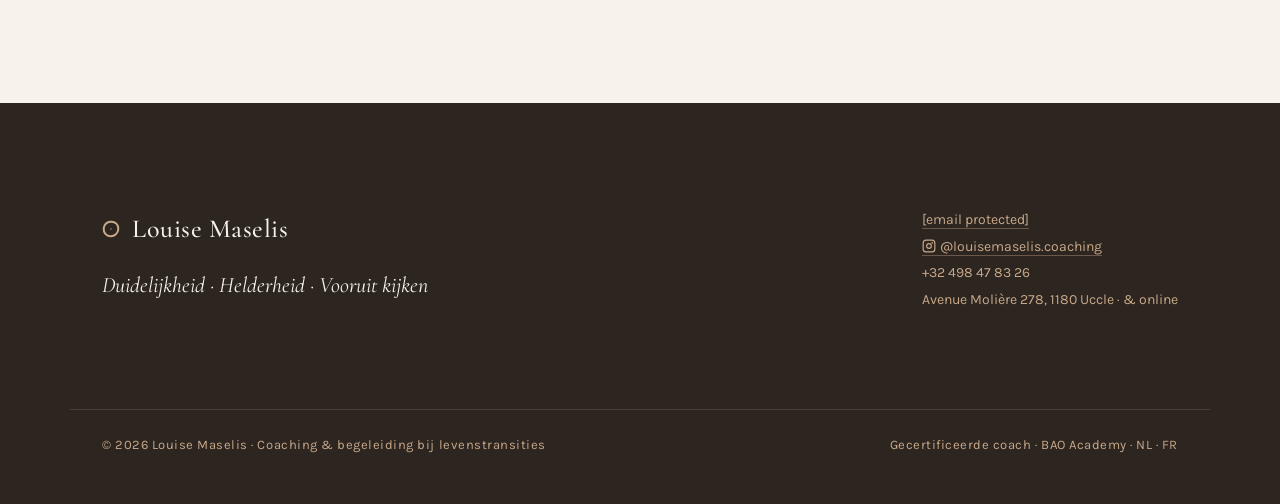
==== commit 8b6c2784: "Journal : illustration tasse et carnet dessinée à main levée, menu ajusté Co-Authored-By: Claude Opu" ====
--- a/nl.html
+++ b/nl.html
@@ -370,10 +370,13 @@
 <!-- ====================== CONTACT ====================== -->
 <section class="section section--soft grain journal-section" id="journal">
   <div class="wrap">
+    <div class="journal-head">
     <div class="section__head">
       <div class="eyebrow">Journal</div>
       <h2>Het journal</h2>
       <p>Elke maand een nieuw artikel om afstand te nemen, de juiste vragen te stellen en vooruit te gaan op jouw tempo.</p>
+    </div>
+    <img class="journal-illu" src="/journal-illustration.svg" width="360" height="260" alt="Illustratie: een dampende tas naast een open notitieboek" loading="lazy" />
     </div>
     <div class="journal-grid" id="journal-teaser"></div>
   </div>
--- a/site.css
+++ b/site.css
@@ -329,10 +329,17 @@
 @media (max-width: 560px) { .author-box { flex-direction: column; align-items: flex-start; } .journal-grid { grid-template-columns: 1fr; } }
 
 /* Menu : 6 liens sans retour à la ligne ; « Pour qui » masqué sur les écrans moyens */
-.nav__links a, .brand b { white-space: nowrap; }
+.nav__links a { white-space: nowrap; }
 @media (max-width: 1240px) { .nav__links { gap: var(--s-3); } }
-@media (max-width: 1340px) { .nav__links a[href="#pourqui"] { display: none; } }
-@media (max-width: 1080px) { .nav__links a[href="#approche"] { display: none; } }
+@media (max-width: 1340px) { .nav__links a[href$="#pourqui"] { display: none; } }
+@media (max-width: 1080px) { .nav__links a[href$="#approche"] { display: none; } }
 .theme-hero { padding-bottom: var(--s-6); }
 .nav__in { gap: var(--s-3); }
-@media (max-width: 980px) { .nav__links a[href="#apropos"], .nav__links a[href="#faq"] { display: none; } }
+@media (max-width: 980px) { .nav__links a[href$="#apropos"], .nav__links a[href$="#faq"] { display: none; } }
+.journal-hero, .journal-head { display: grid; grid-template-columns: minmax(0, 1.3fr) minmax(0, 0.7fr); gap: var(--s-5); align-items: center; }
+.journal-illu { width: 100%; max-width: 360px; height: auto; justify-self: end; }
+@media (max-width: 860px) {
+  .journal-hero, .journal-head { grid-template-columns: 1fr; gap: var(--s-3); }
+  .journal-illu { max-width: 240px; justify-self: start; }
+}
+@media (min-width: 561px) { .brand b { white-space: nowrap; } }
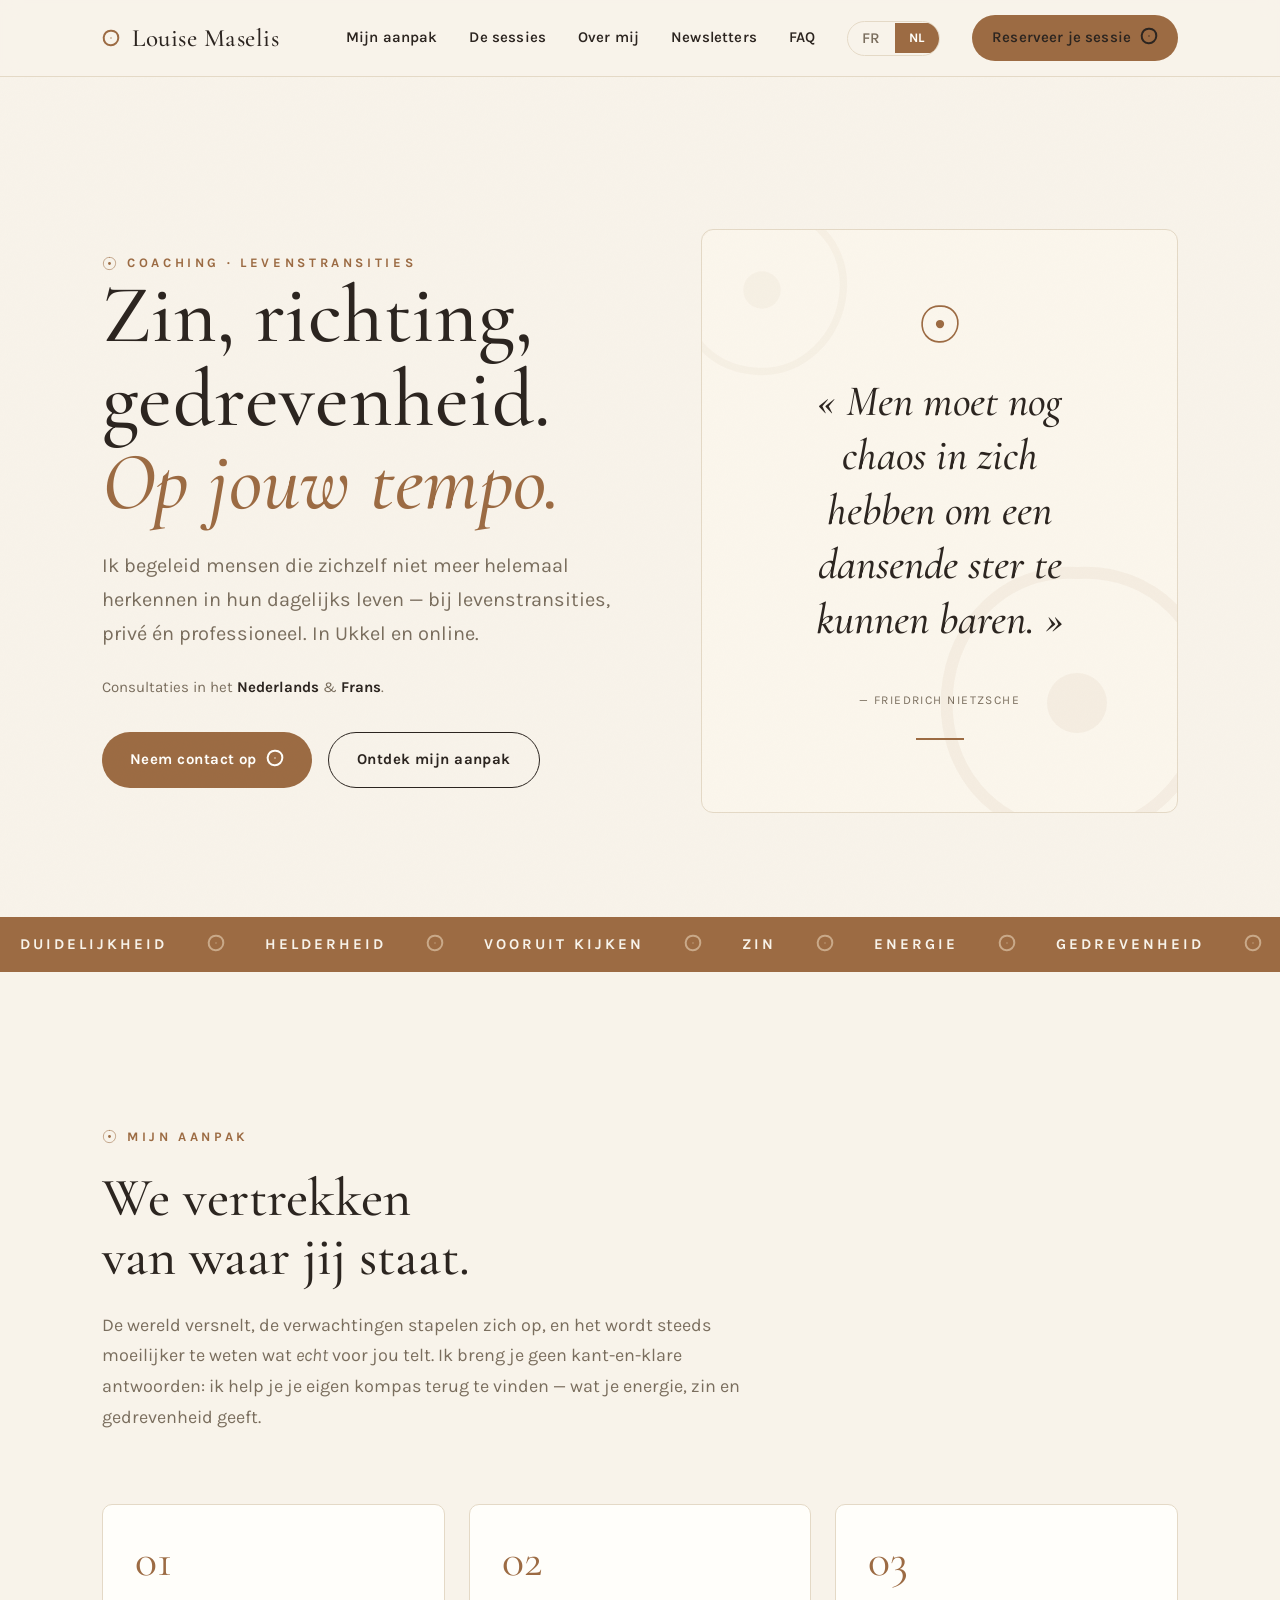
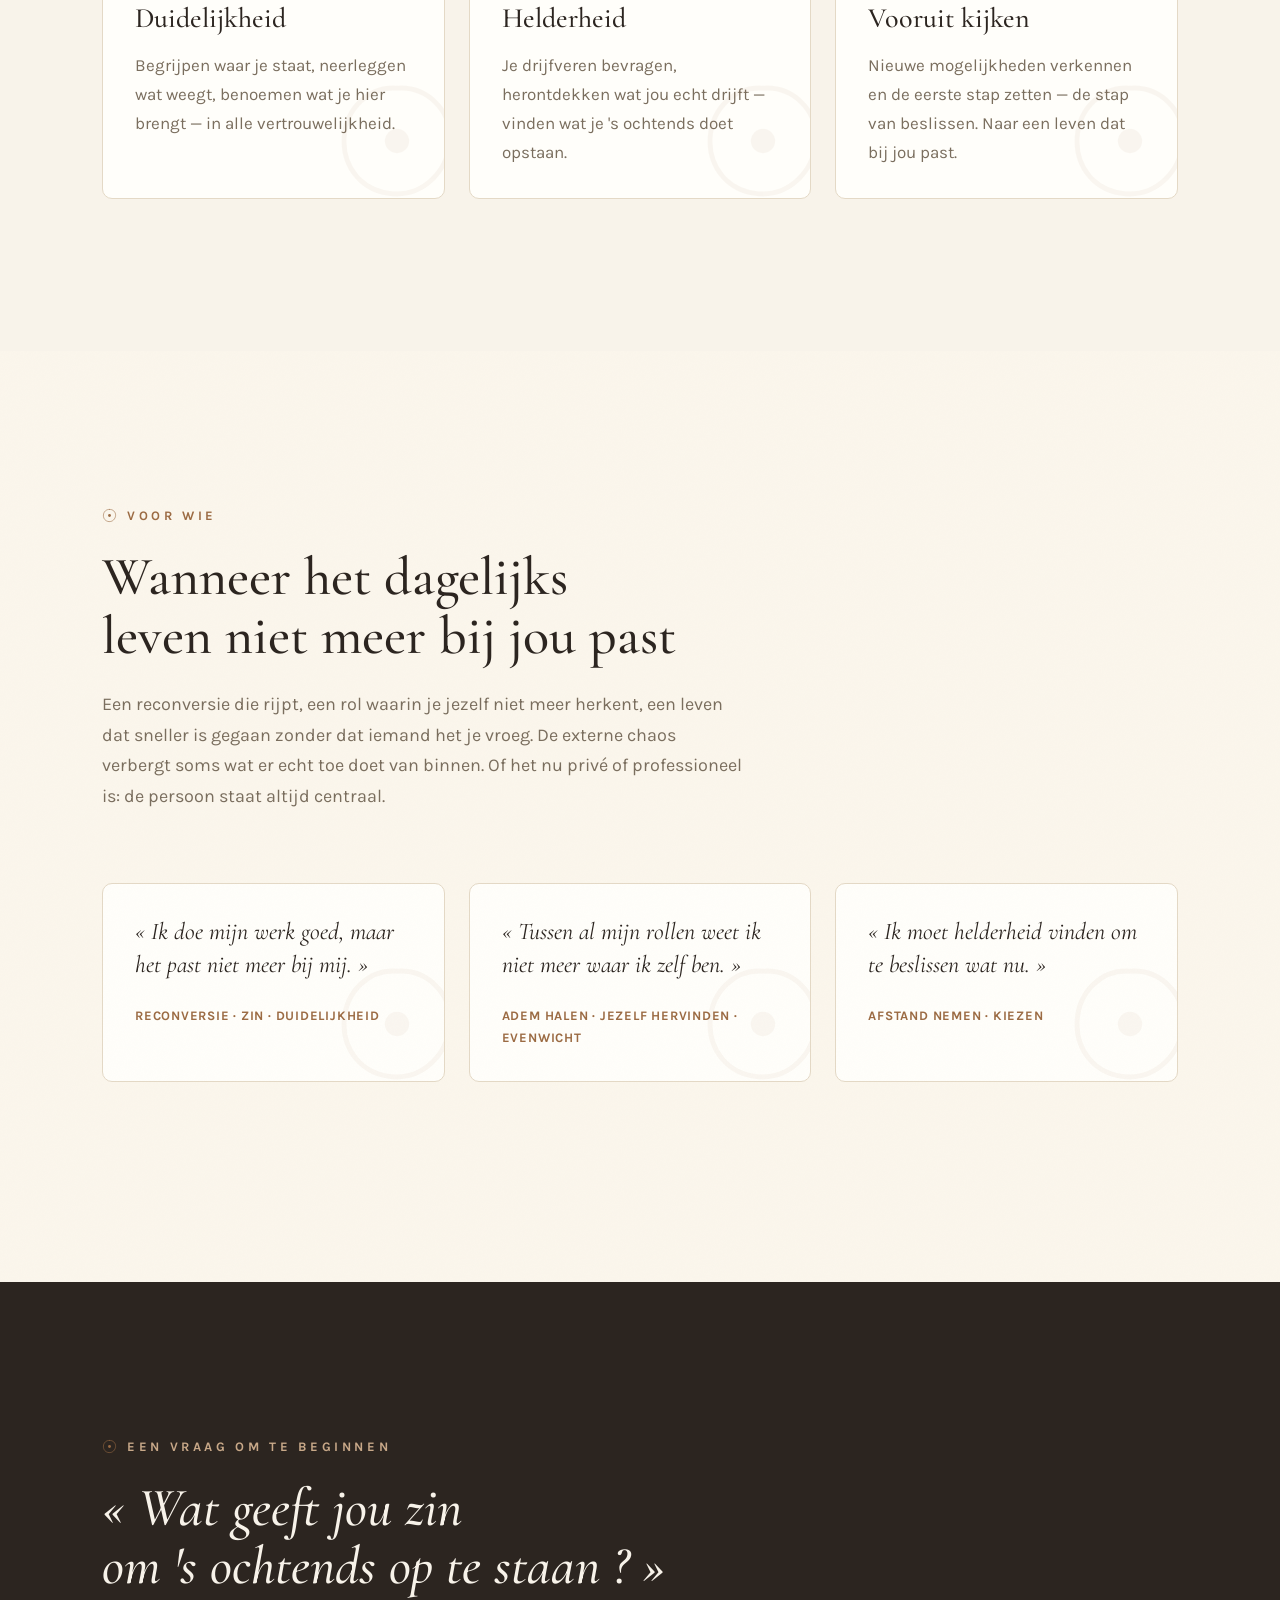
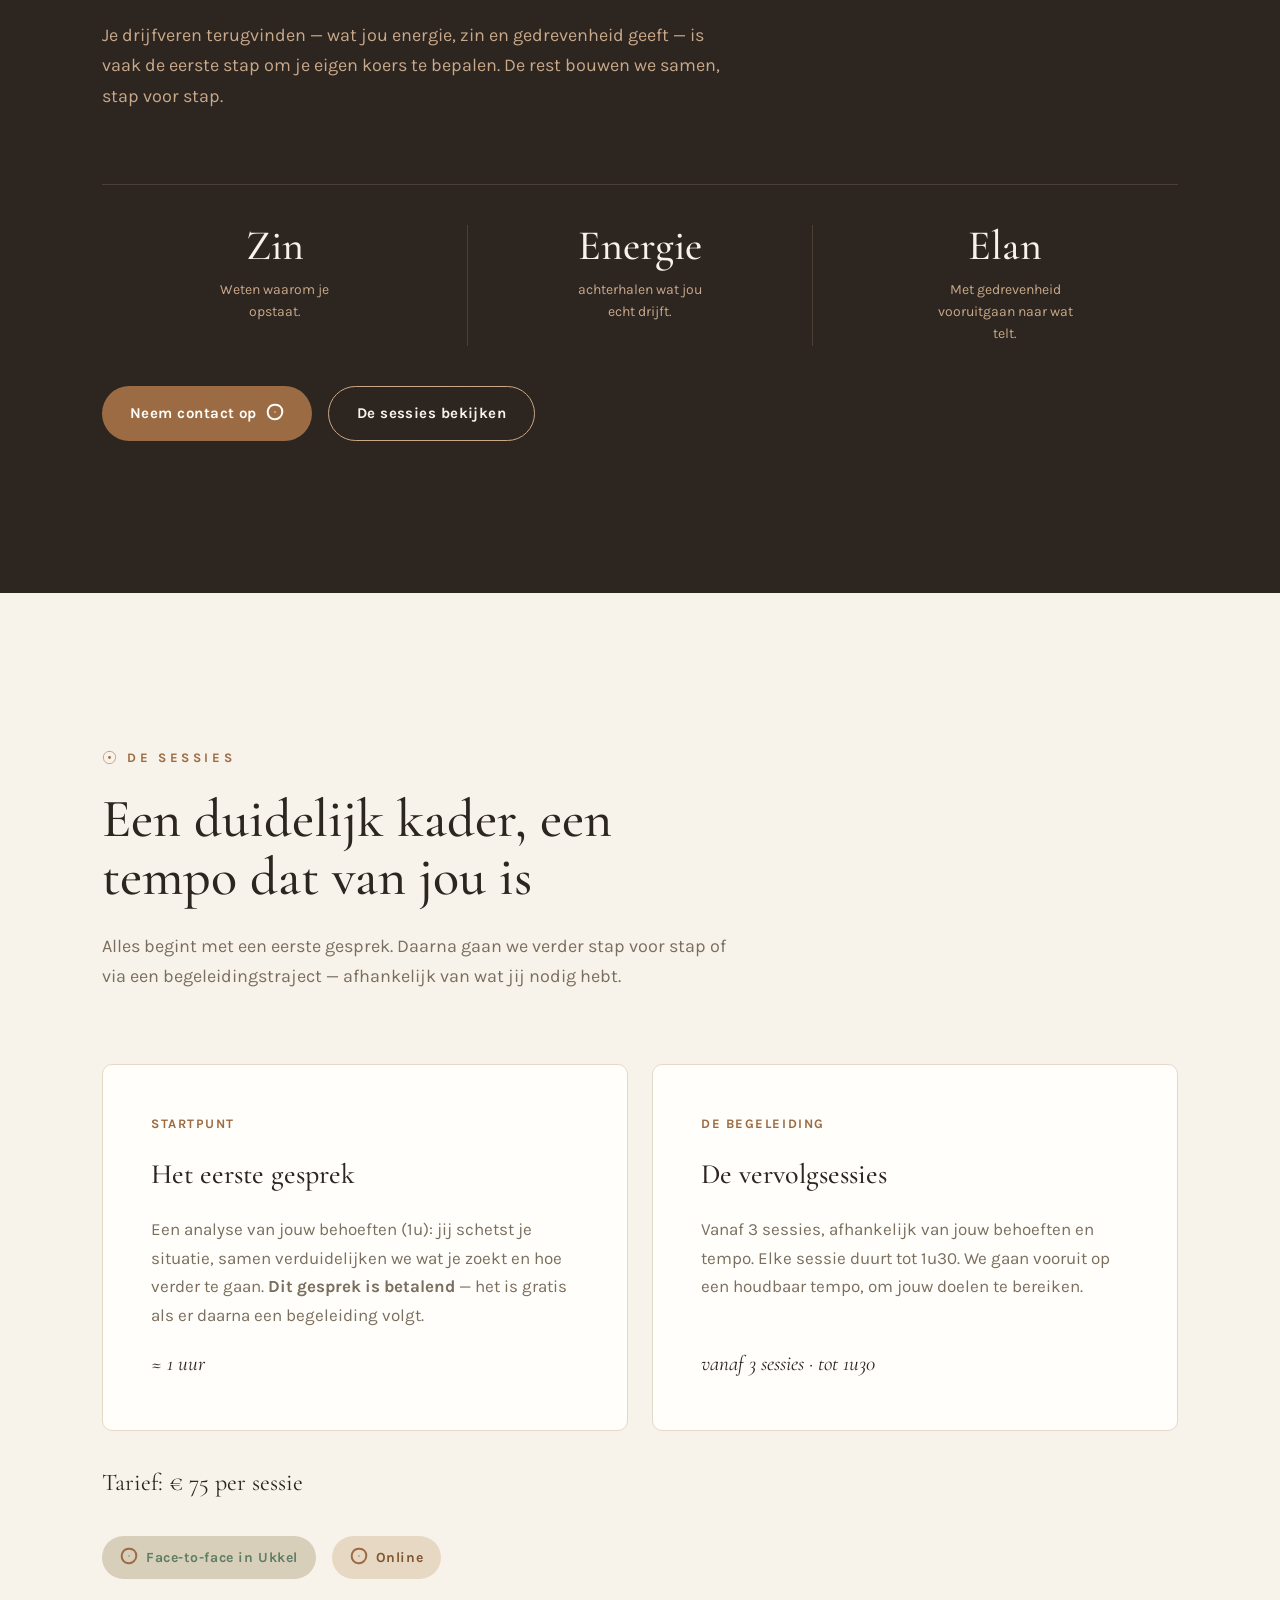
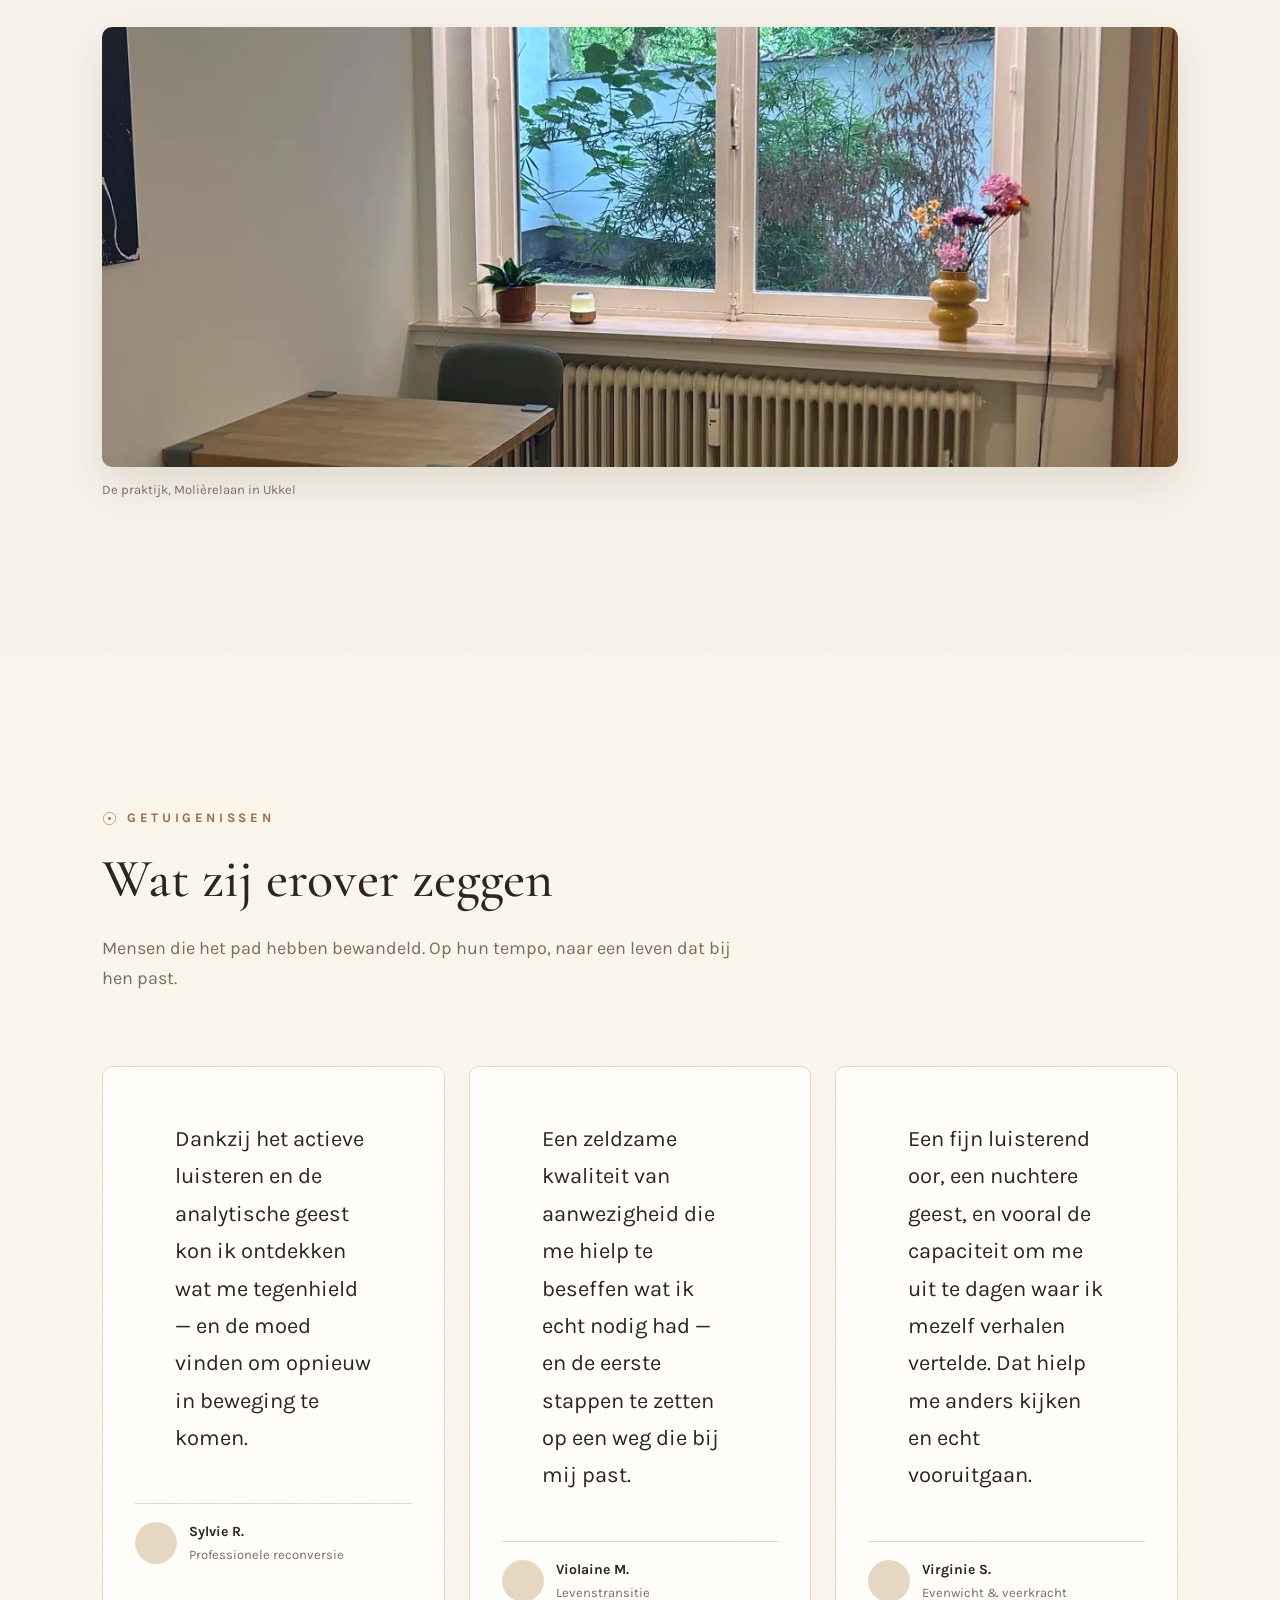
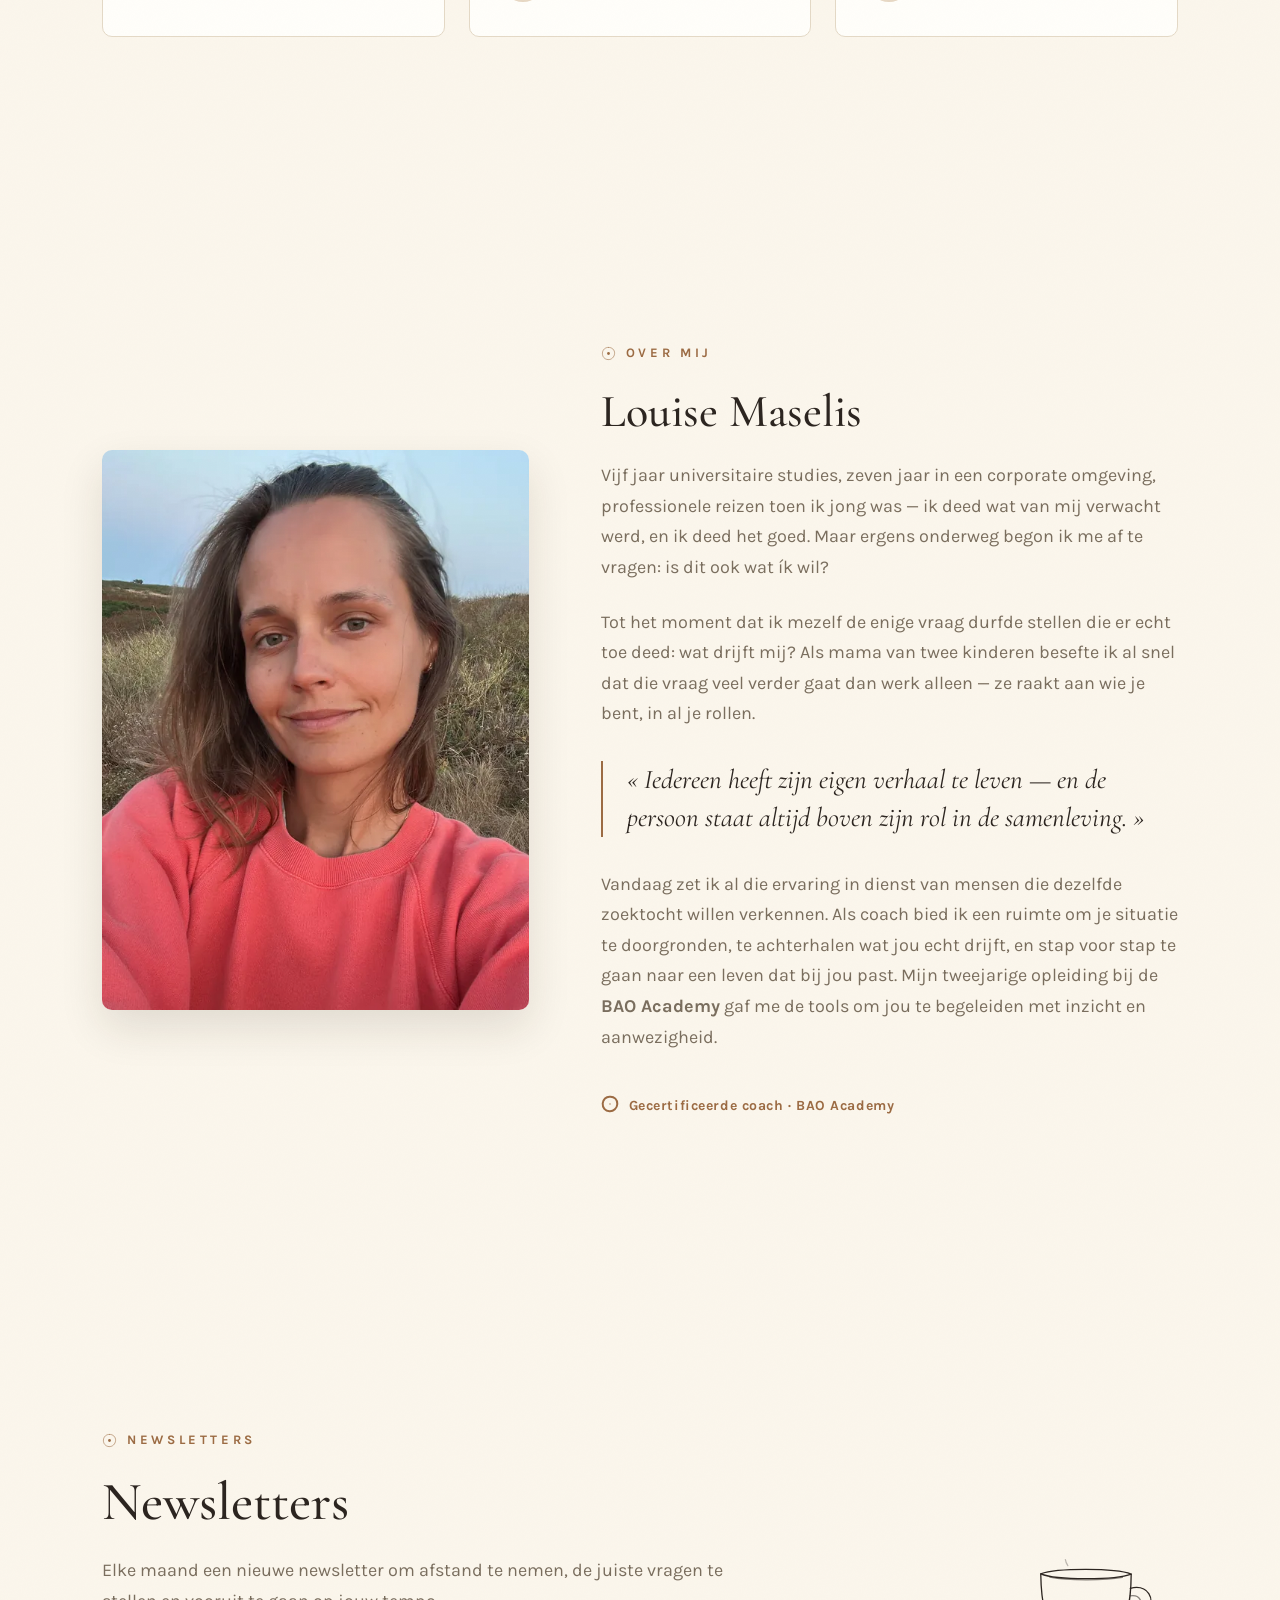
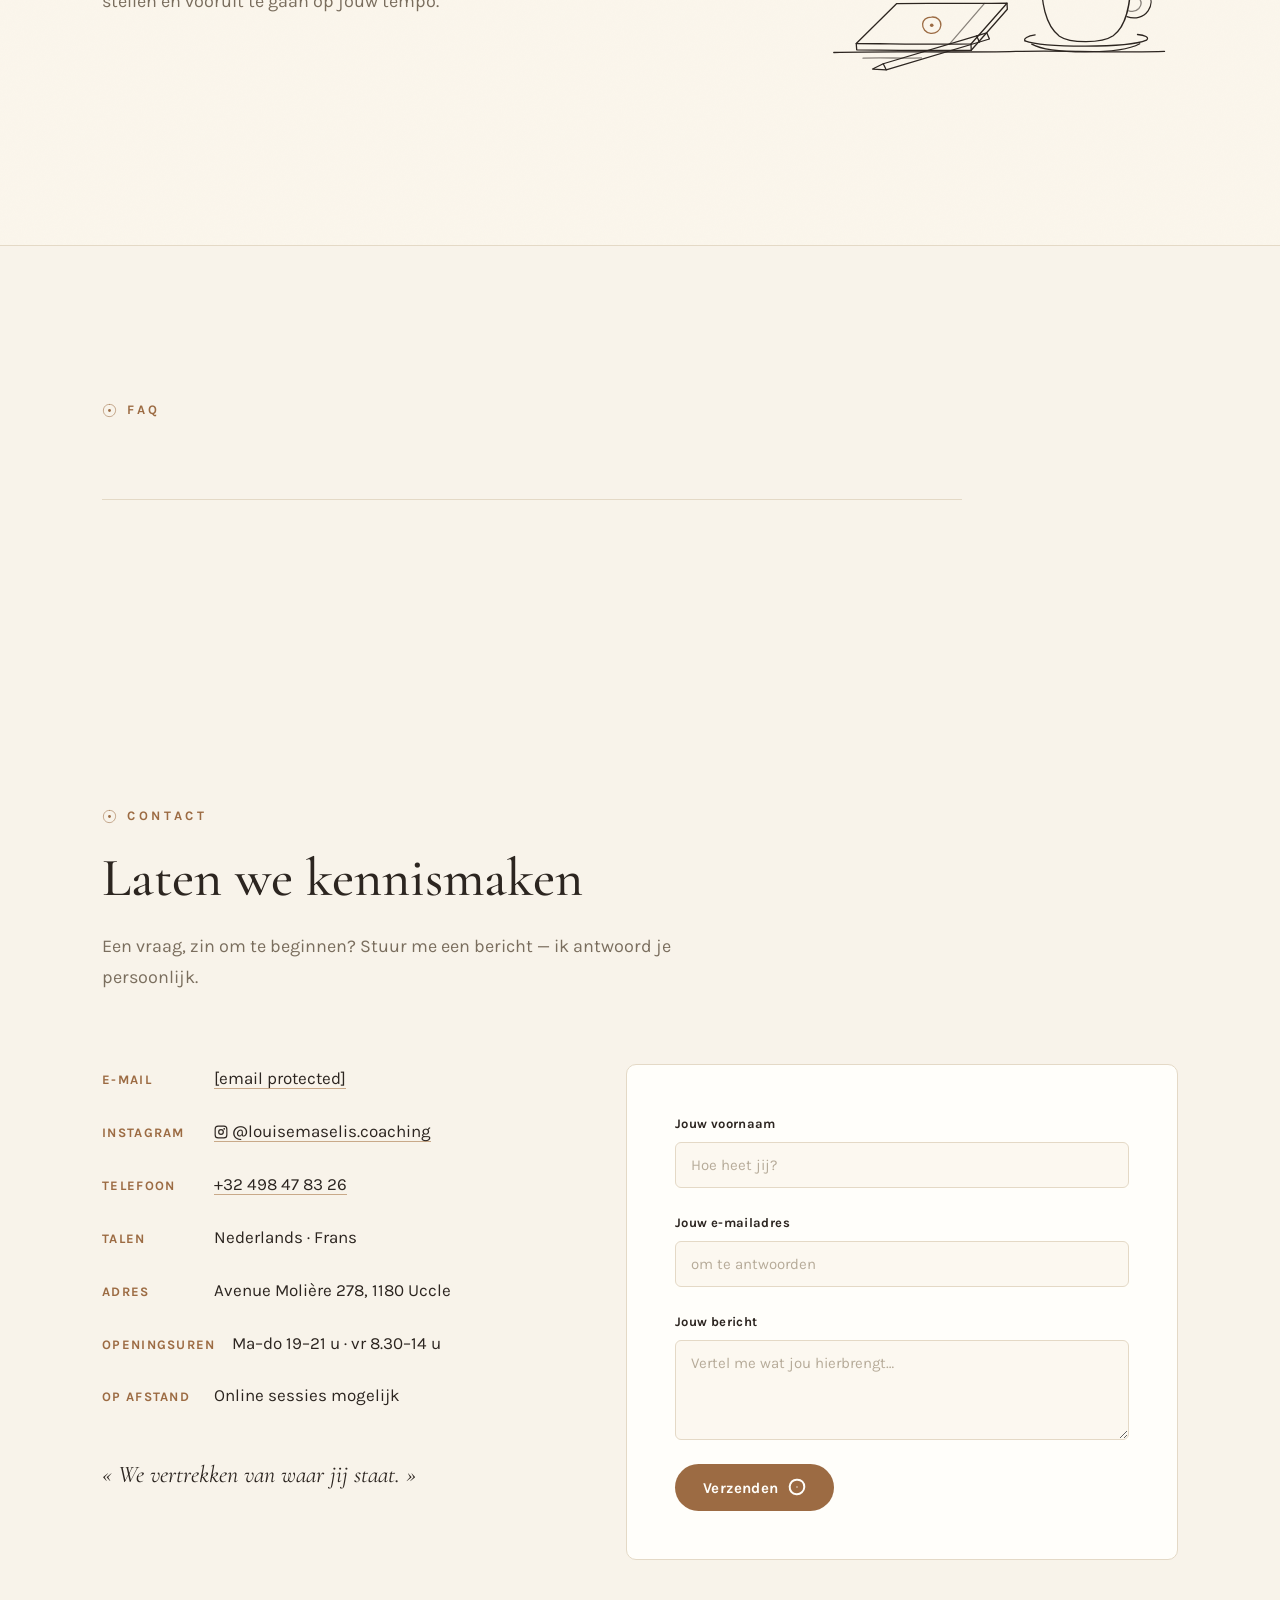
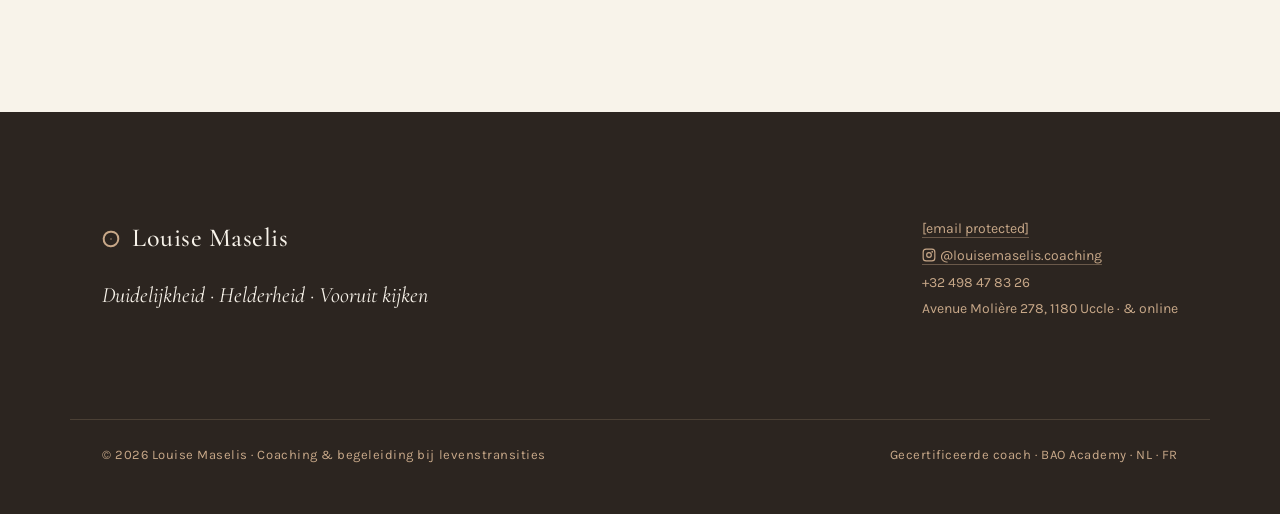
==== commit d23a577d: "NL : « Journal » devient « Newsletters » (menu, accueil, pages, adresse /nl/newsletters) Co-Authored" ====
--- a/nl.html
+++ b/nl.html
@@ -85,7 +85,7 @@
       <a class="hide-sm" href="#pourqui">Voor wie</a>
       <a class="hide-sm" href="#seances">De sessies</a>
       <a class="hide-sm" href="#apropos">Over mij</a>
-      <a class="hide-sm" href="/nl/journal">Journal</a>
+      <a class="hide-sm" href="/nl/newsletters">Newsletters</a>
       <a class="hide-sm" href="#faq">FAQ</a>
       <div style="display:flex;align-items:center;gap:0;border:1.5px solid var(--line);border-radius:999px;overflow:hidden;font-family:var(--sans);font-size:13px;font-weight:700;letter-spacing:0.06em;flex-shrink:0;">
           <a href="/" style="padding:6px 14px;line-height:1.4;color:var(--ink-soft);text-decoration:none;transition:background .15s;">FR</a>
@@ -372,11 +372,11 @@
   <div class="wrap">
     <div class="journal-head">
     <div class="section__head">
-      <div class="eyebrow">Journal</div>
-      <h2>Het journal</h2>
-      <p>Elke maand een nieuw artikel om afstand te nemen, de juiste vragen te stellen en vooruit te gaan op jouw tempo.</p>
-    </div>
-    <img class="journal-illu" src="/journal-illustration.svg" width="360" height="260" alt="Illustratie: een dampende tas naast een open notitieboek" loading="lazy" />
+      <div class="eyebrow">Newsletters</div>
+      <h2>Newsletters</h2>
+      <p>Elke maand een nieuwe newsletter om afstand te nemen, de juiste vragen te stellen en vooruit te gaan op jouw tempo.</p>
+    </div>
+    <img class="journal-illu" src="/journal-illustration.svg" width="360" height="260" alt="Illustratie: een dampende tas naast een notitieboek" loading="lazy" />
     </div>
     <div class="journal-grid" id="journal-teaser"></div>
   </div>
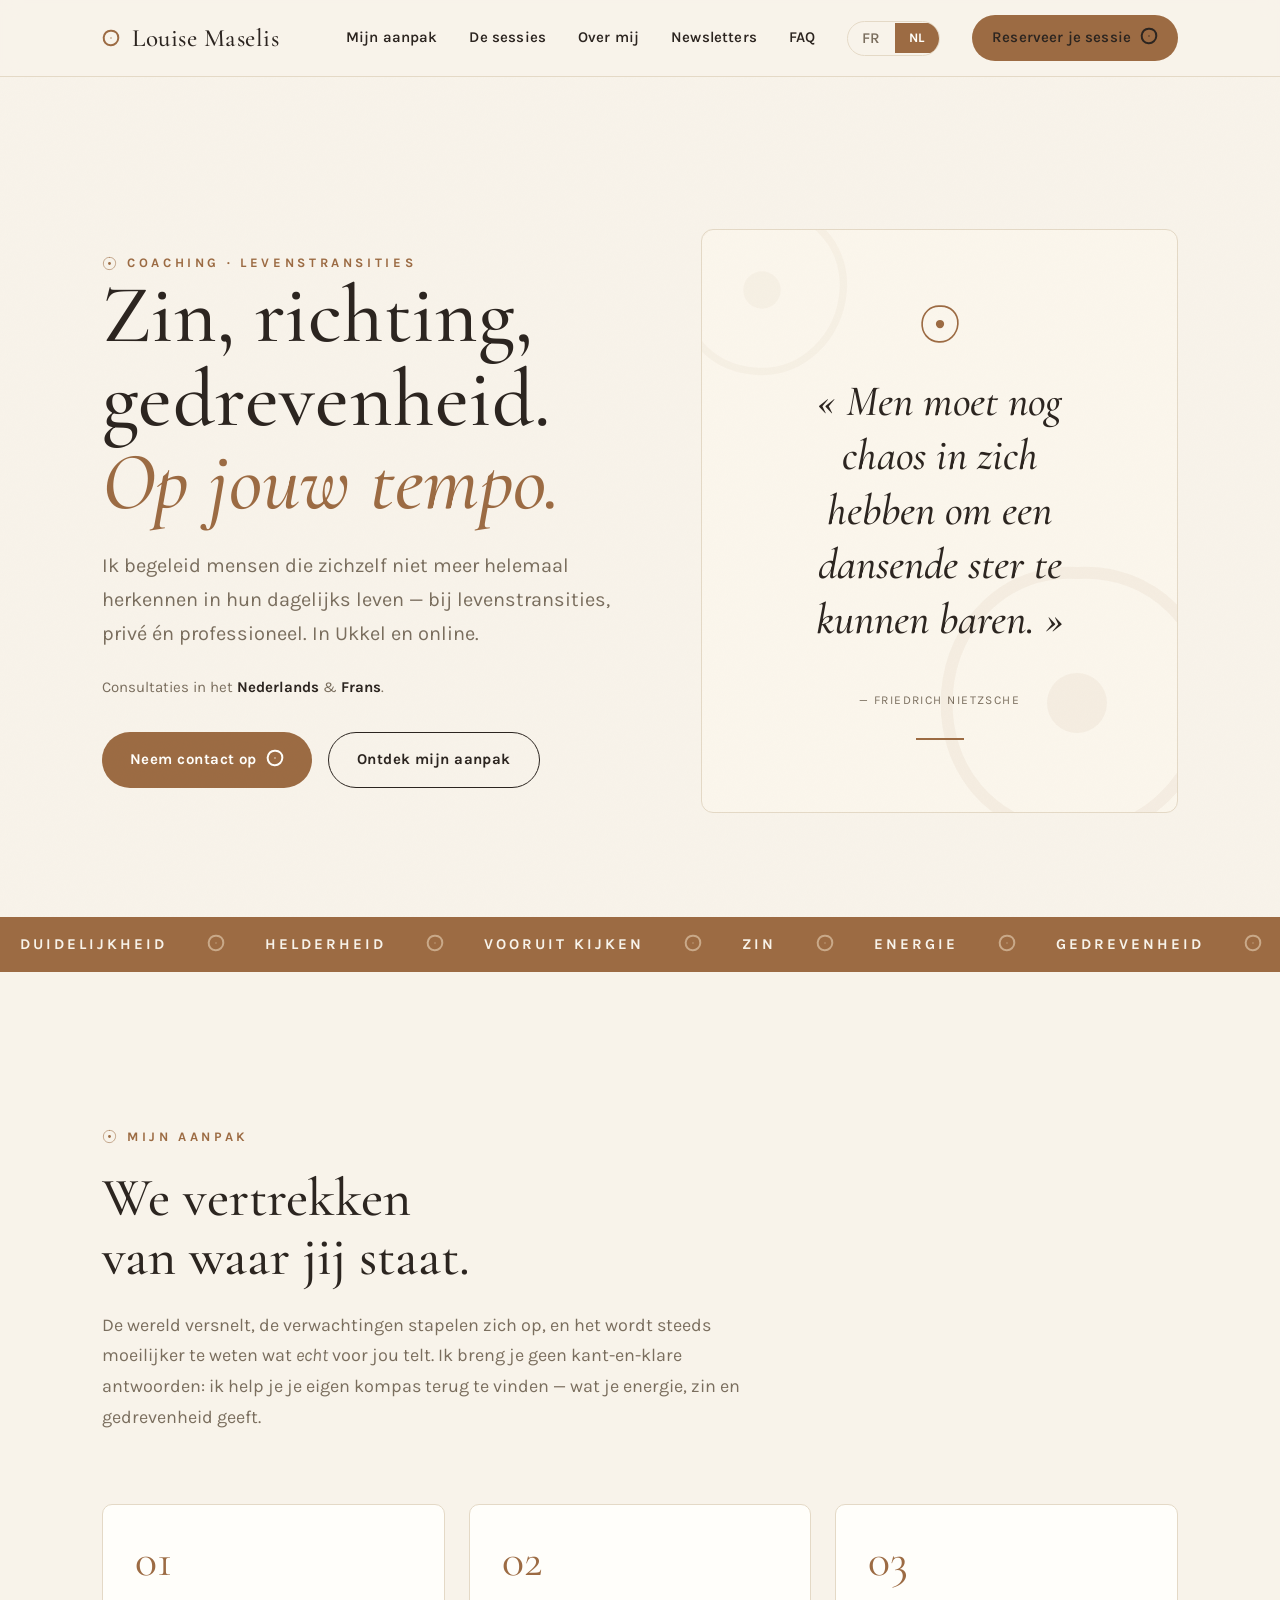
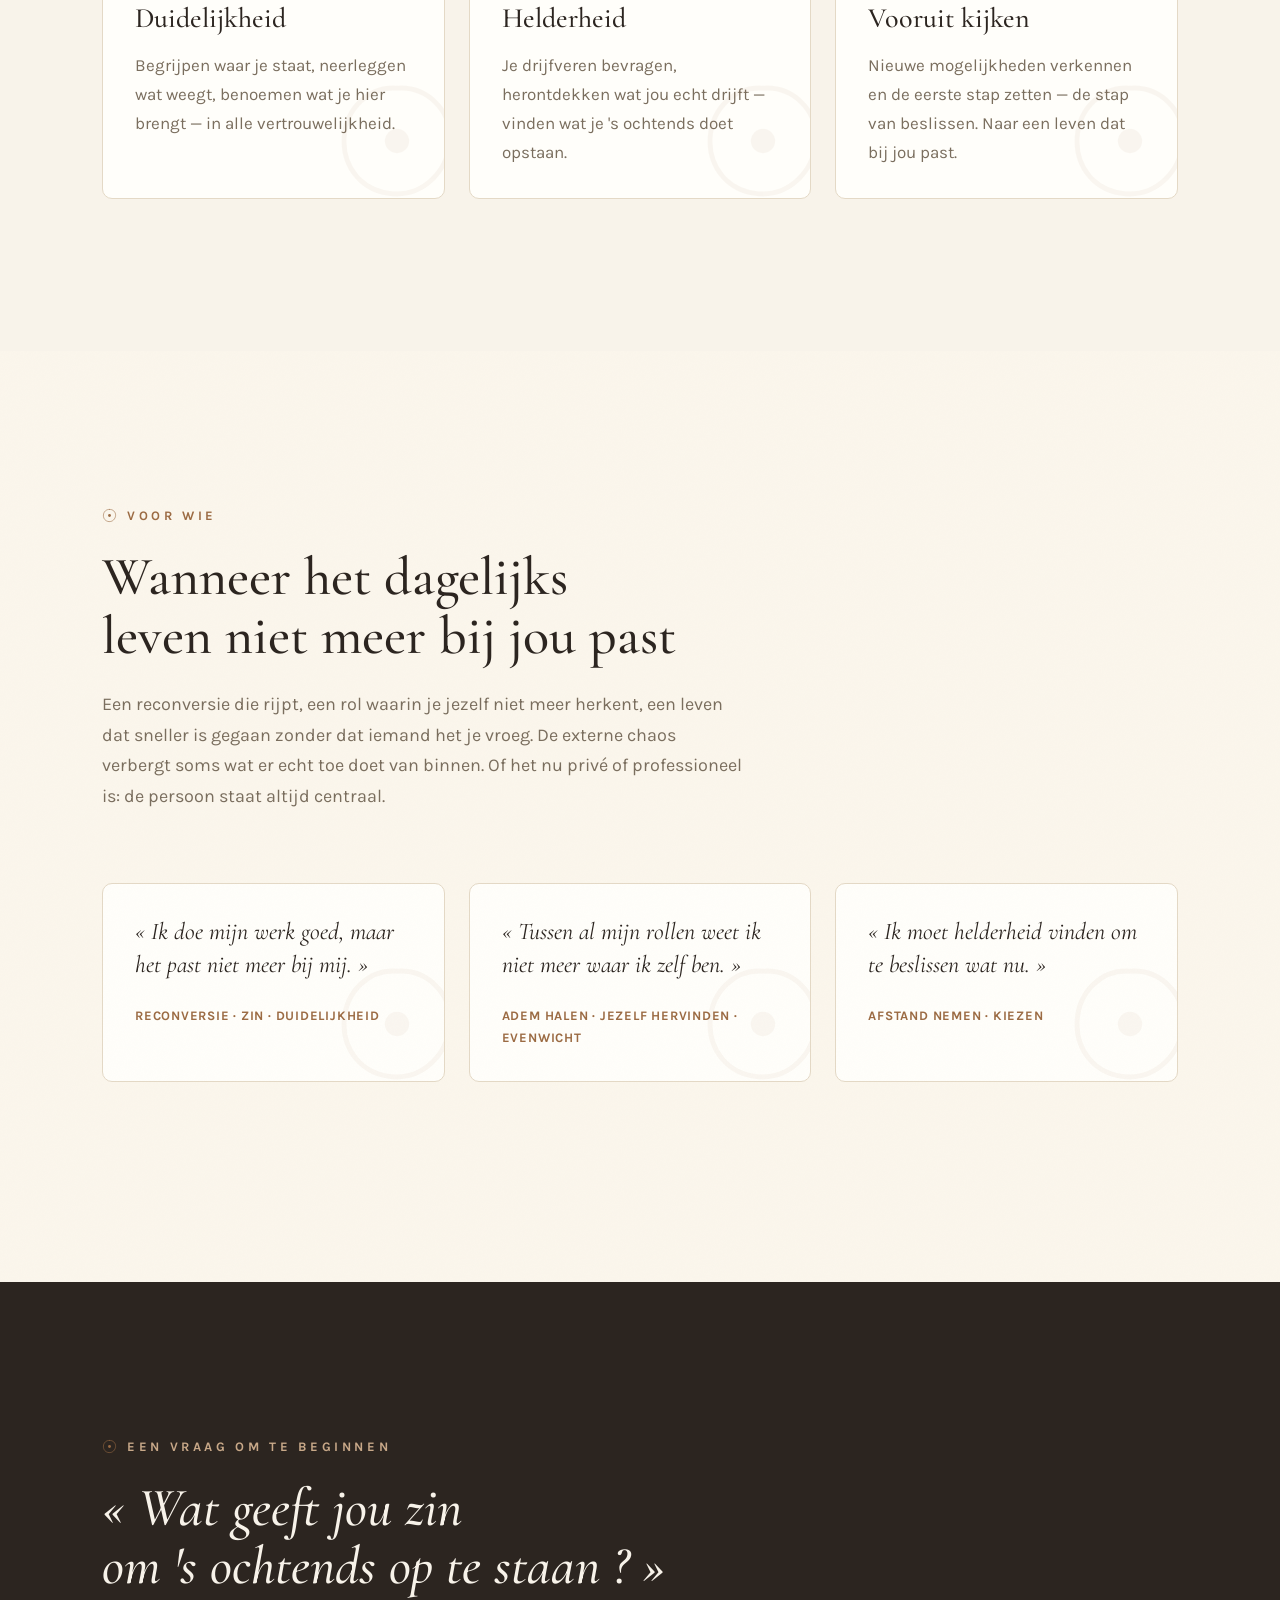
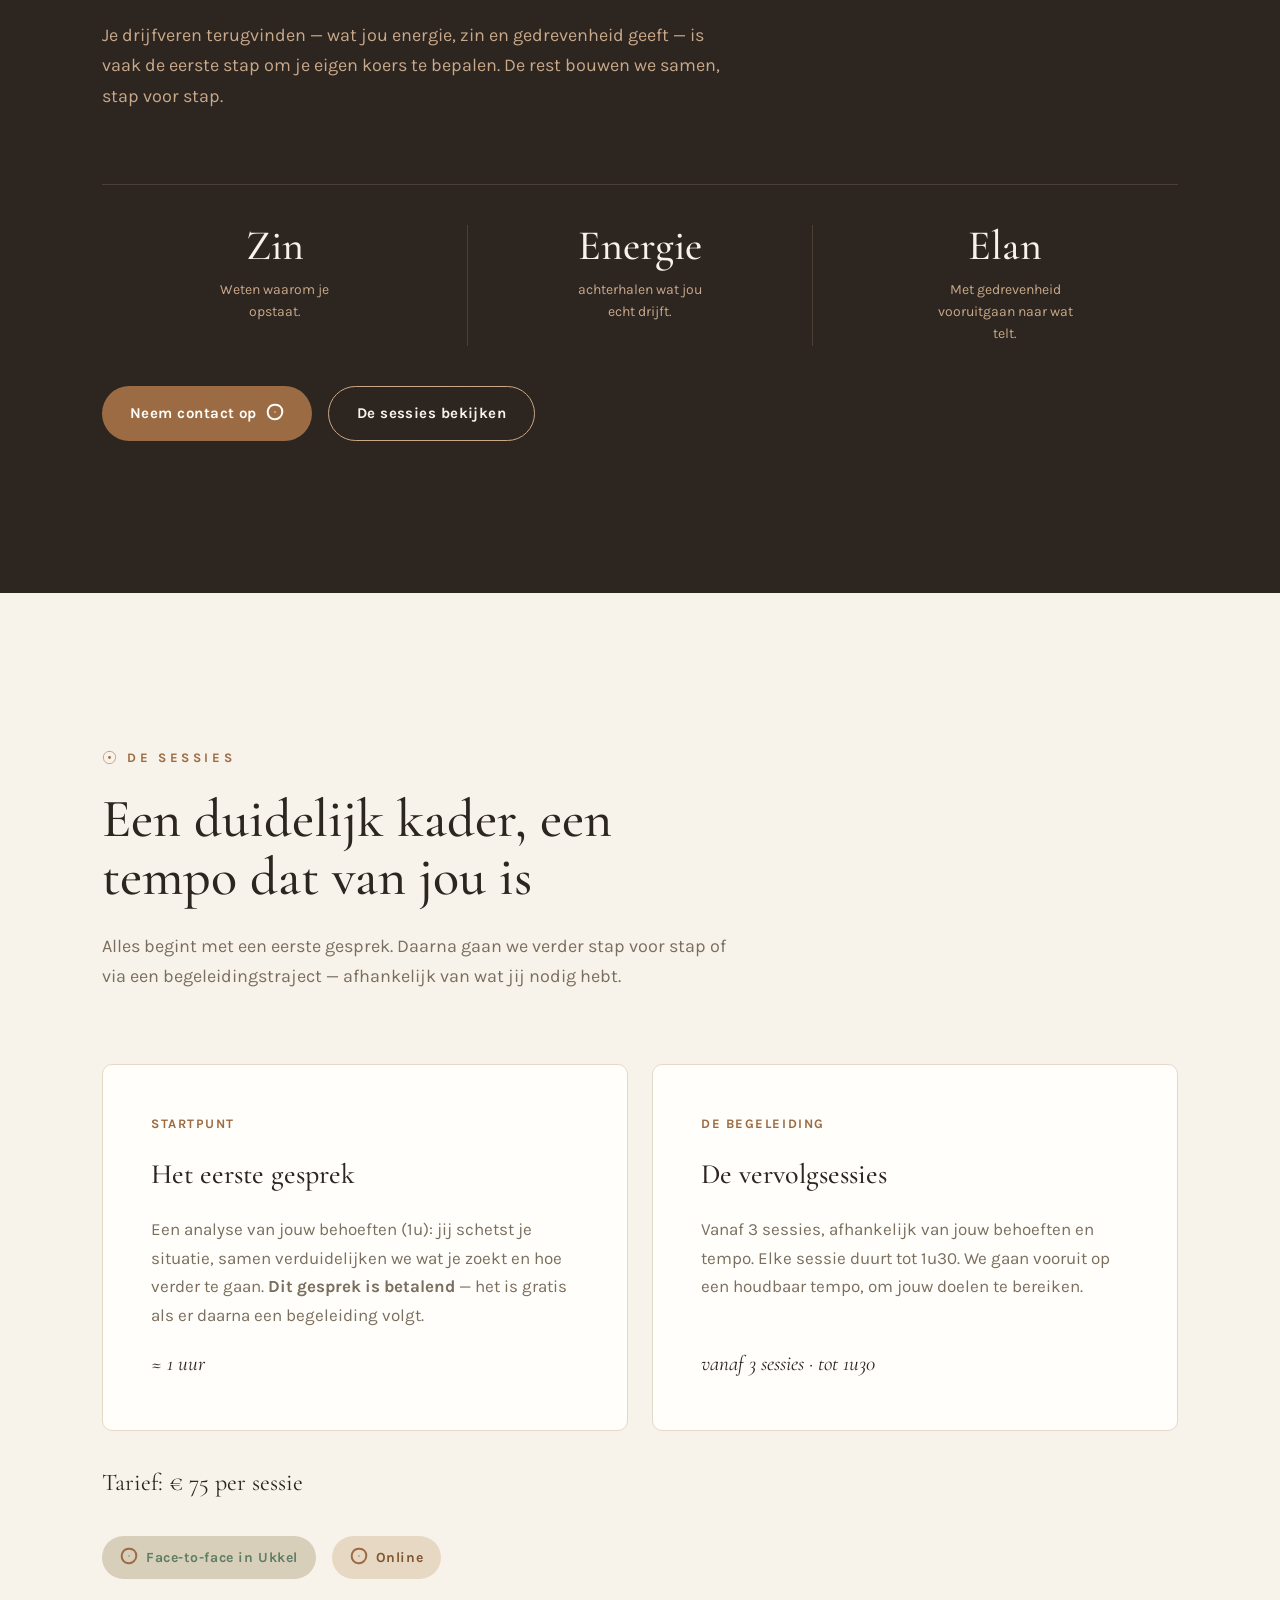
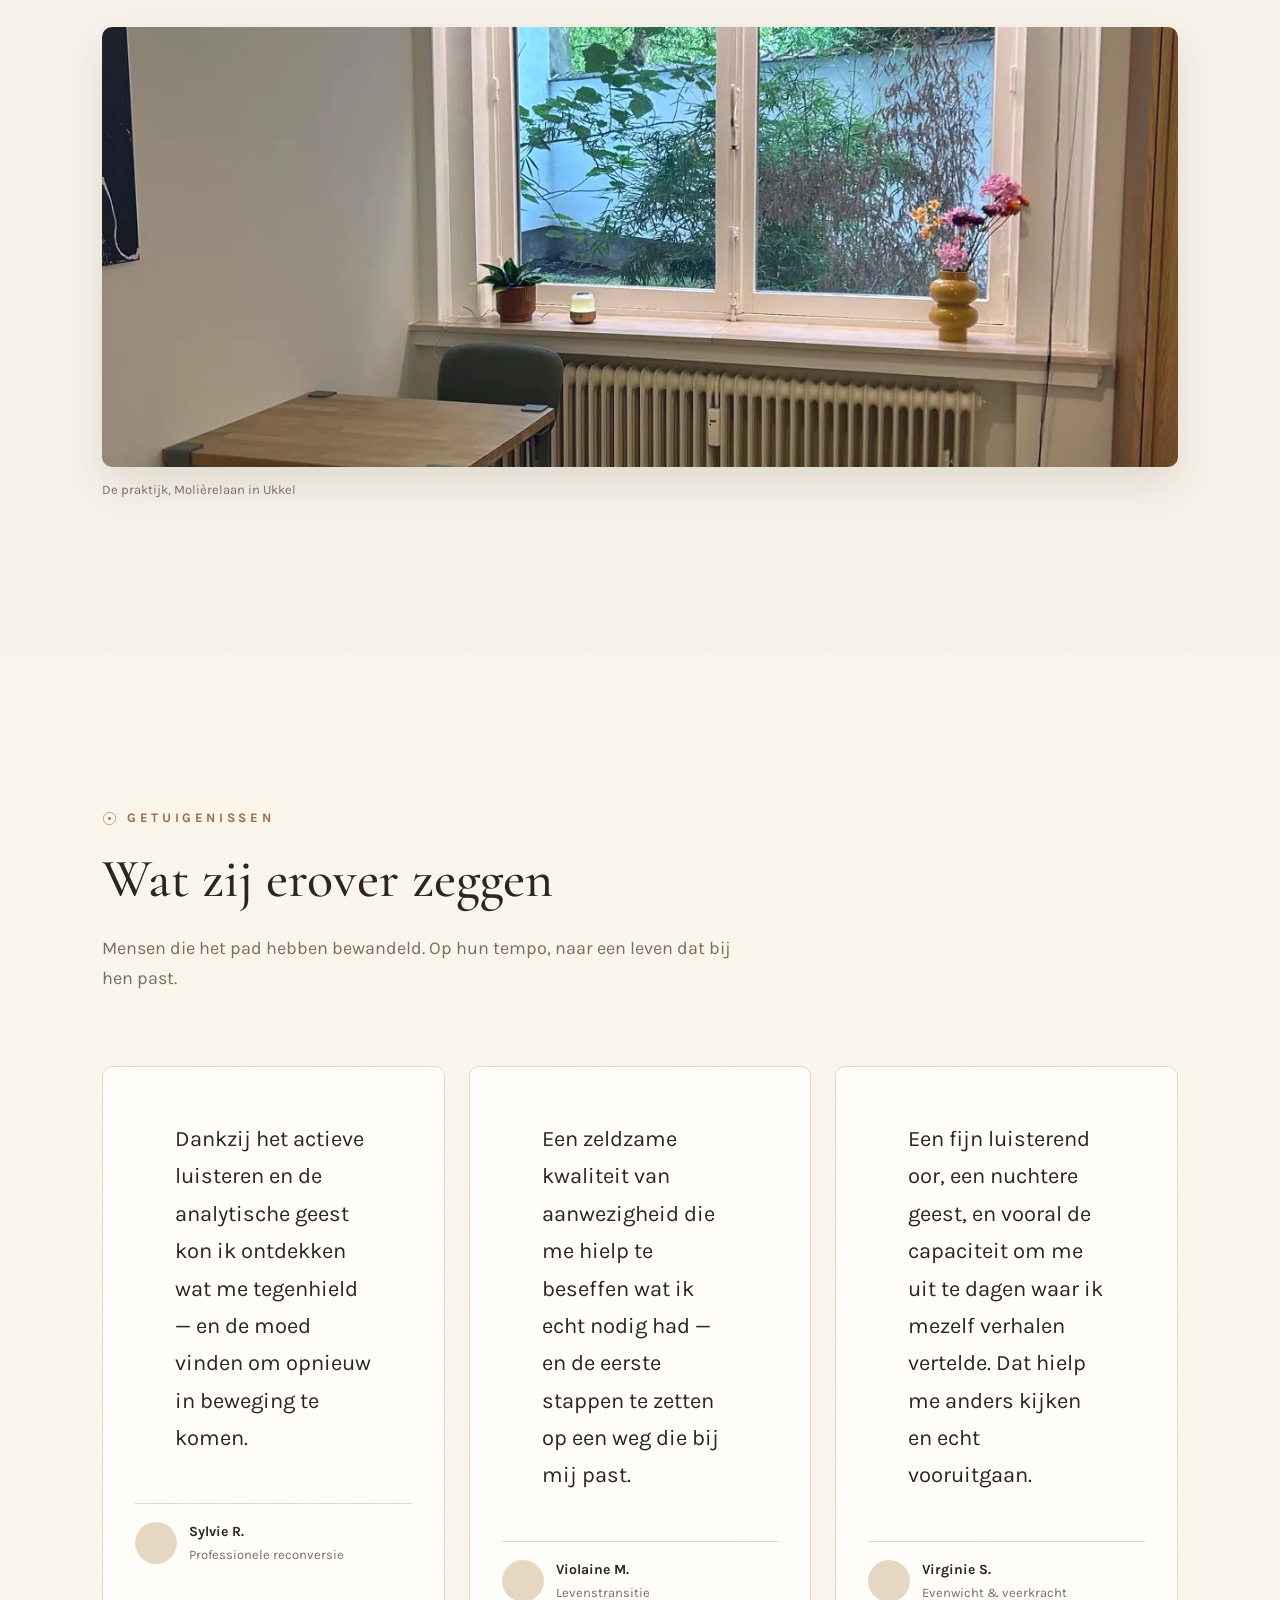
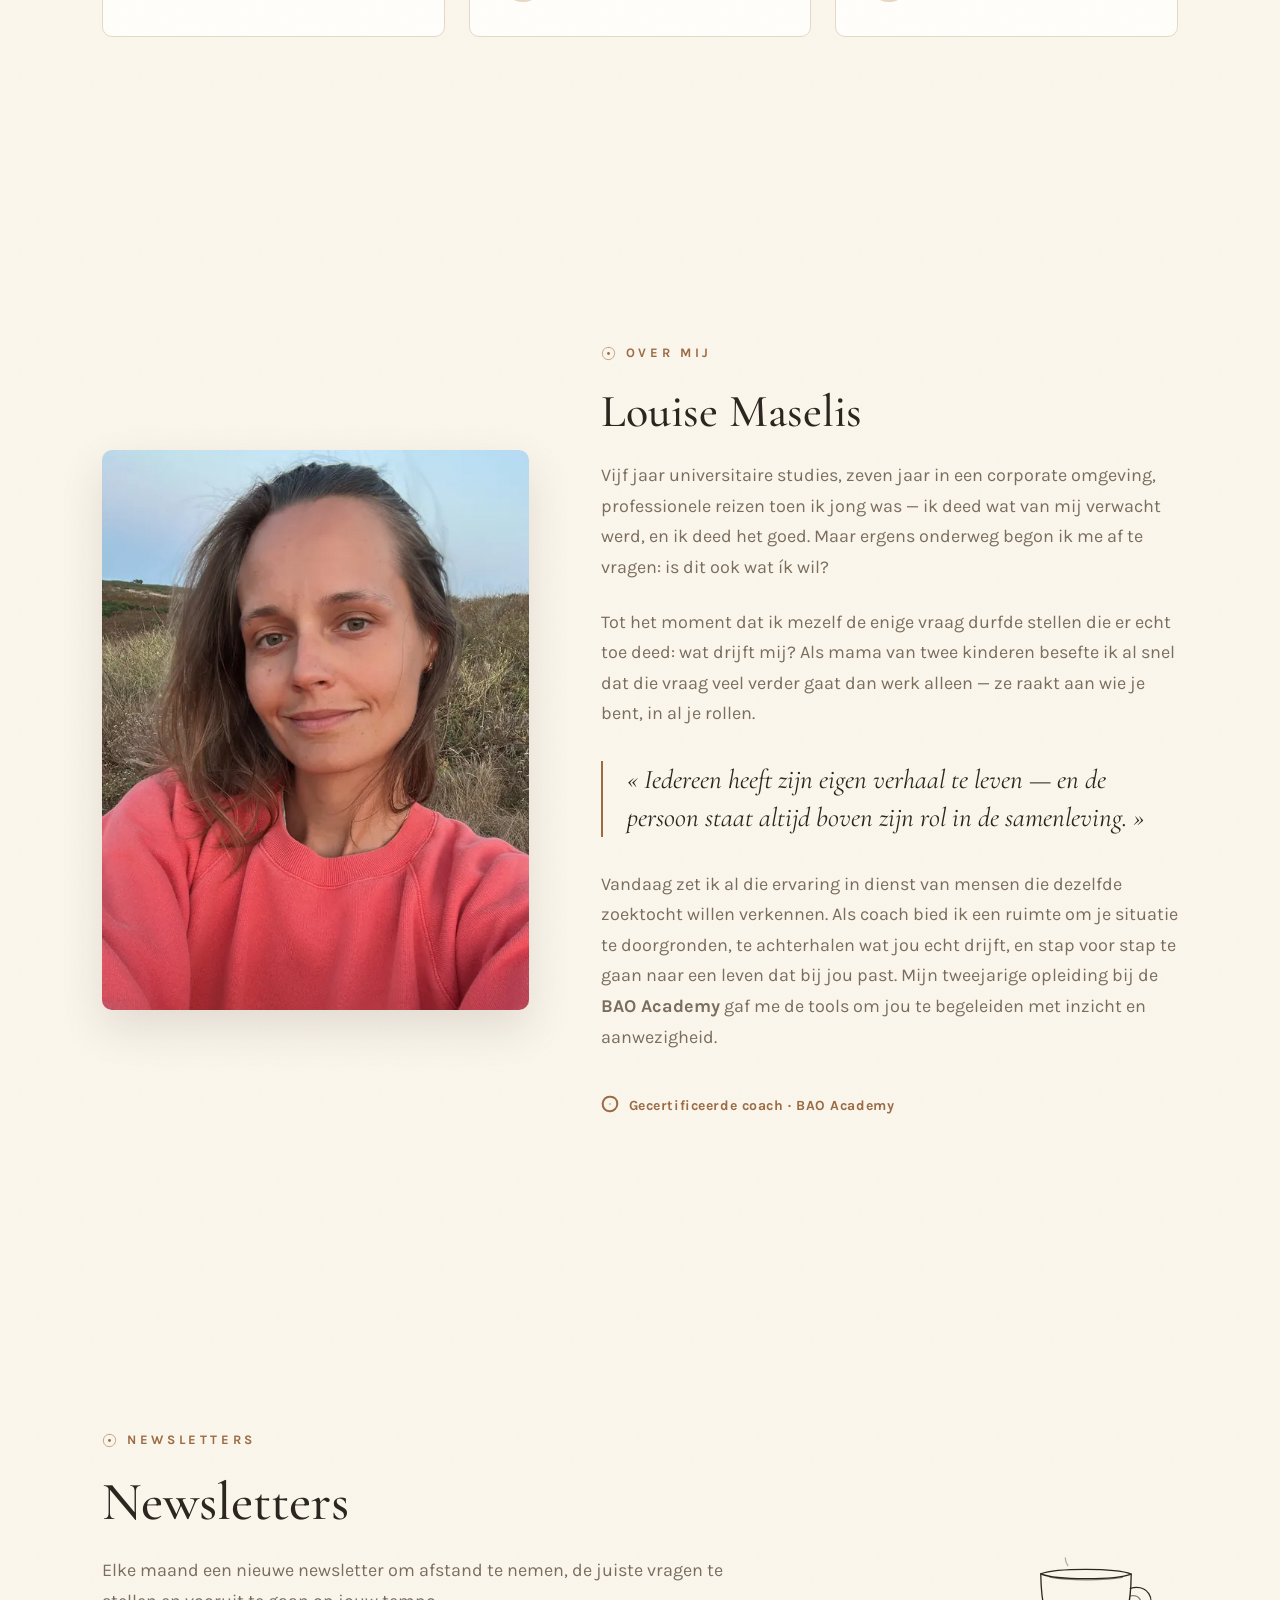
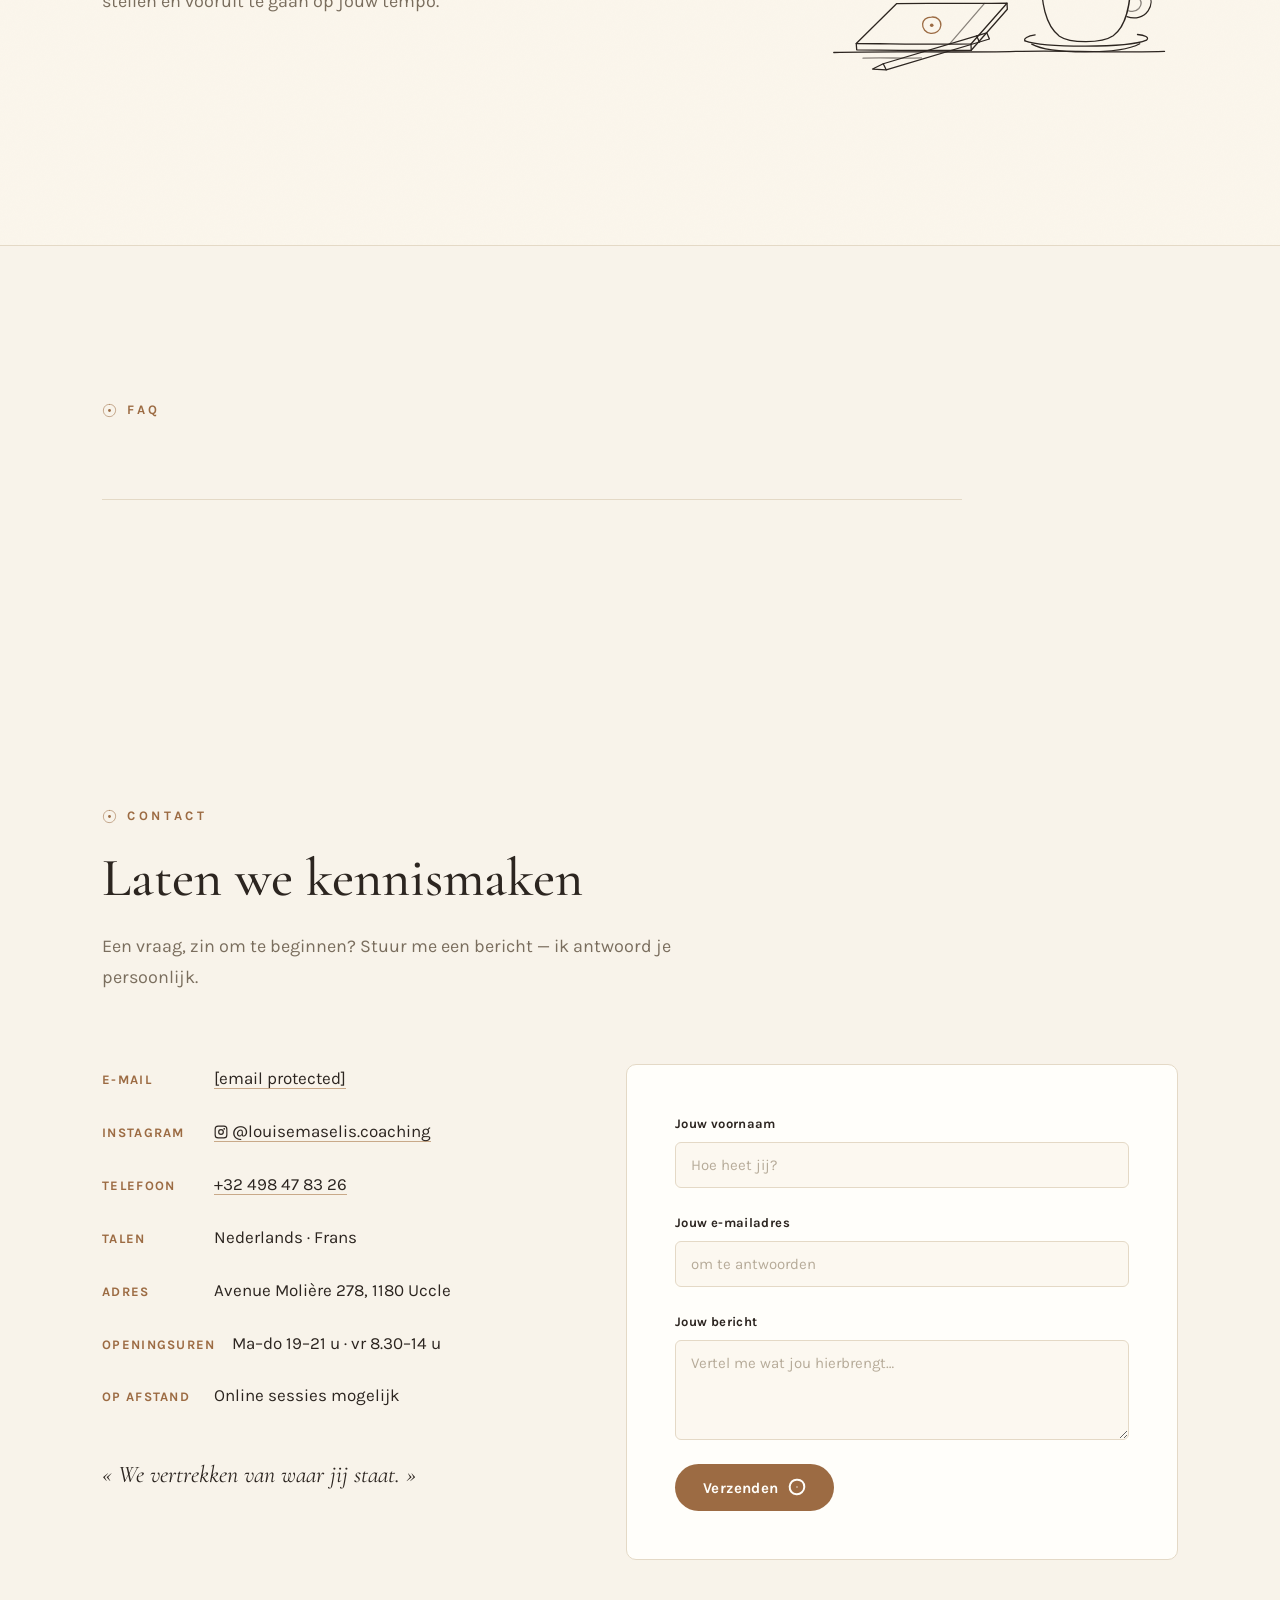
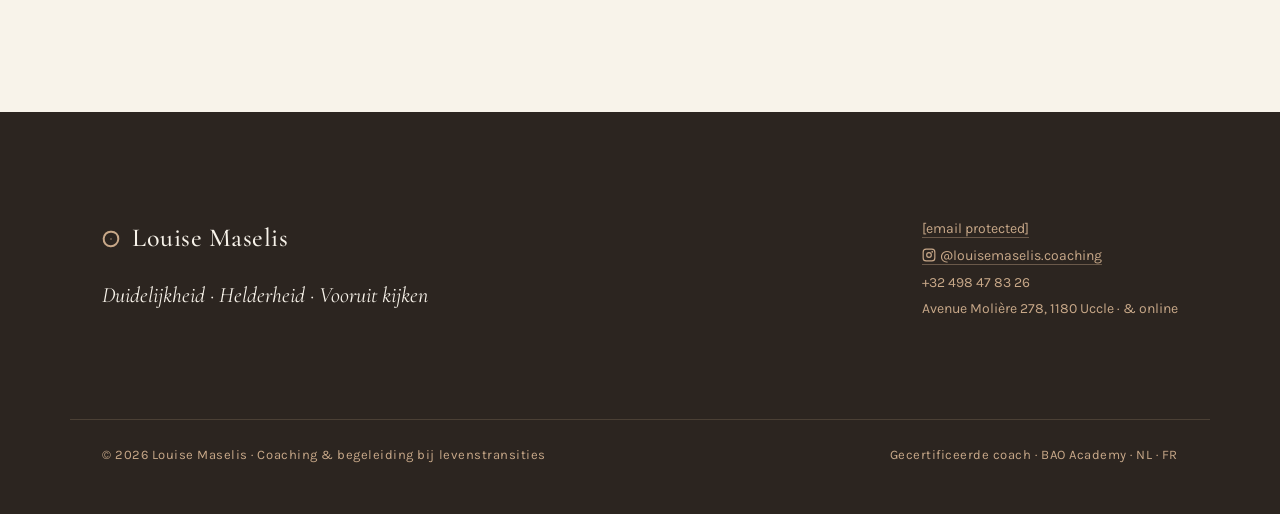
==== commit b7ab9e99: "Inscription au journal / aux newsletters (FR/NL) : accueil, page journal, fin d'article Formulaire N" ====
--- a/nl.html
+++ b/nl.html
@@ -449,7 +449,7 @@
 </footer>
 
 <script>
-document.querySelectorAll('form[data-netlify="true"]').forEach(function (form) {
+document.querySelectorAll('form[data-netlify="true"]:not(.newsletter)').forEach(function (form) {
   form.addEventListener('submit', function (e) {
     e.preventDefault();
     var data = new FormData(form);
--- a/site.css
+++ b/site.css
@@ -343,3 +343,22 @@
   .journal-illu { max-width: 240px; justify-self: start; }
 }
 @media (min-width: 561px) { .brand b { white-space: nowrap; } }
+
+/* ====================== INSCRIPTION AU JOURNAL ====================== */
+.sr-only { position: absolute; width: 1px; height: 1px; padding: 0; margin: -1px; overflow: hidden; clip: rect(0 0 0 0); white-space: nowrap; border: 0; }
+.newsletter {
+  max-width: 640px; margin: 0 0 var(--s-5); padding: var(--s-4);
+  background: var(--white); border: 1px solid var(--line); border-radius: 10px;
+}
+.prose .newsletter { margin: var(--s-4) 0 0; }
+.newsletter__title { margin: 0 0 12px !important; font-family: var(--serif); font-size: 24px !important; color: var(--ink) !important; line-height: 1.25; }
+.newsletter__row { display: flex; flex-direction: row; align-items: stretch; gap: 10px; flex-wrap: wrap; }
+.newsletter__row input { height: auto; }
+.newsletter__row input {
+  flex: 1 1 220px; min-width: 0; padding: 13px 16px; font: inherit; font-size: 16px; color: var(--ink);
+  background: var(--paper); border: 1.5px solid var(--line); border-radius: 999px;
+}
+.newsletter__row input:focus { outline: none; border-color: var(--accent); }
+.newsletter__row .btn { border: 0; cursor: pointer; }
+.newsletter__note { margin: 12px 0 0 !important; font-size: 13px !important; line-height: 1.5; color: var(--ink-soft) !important; }
+.newsletter .form__ok { margin: 0; font-family: var(--serif); font-style: italic; font-size: 19px; color: var(--sage-d); }
